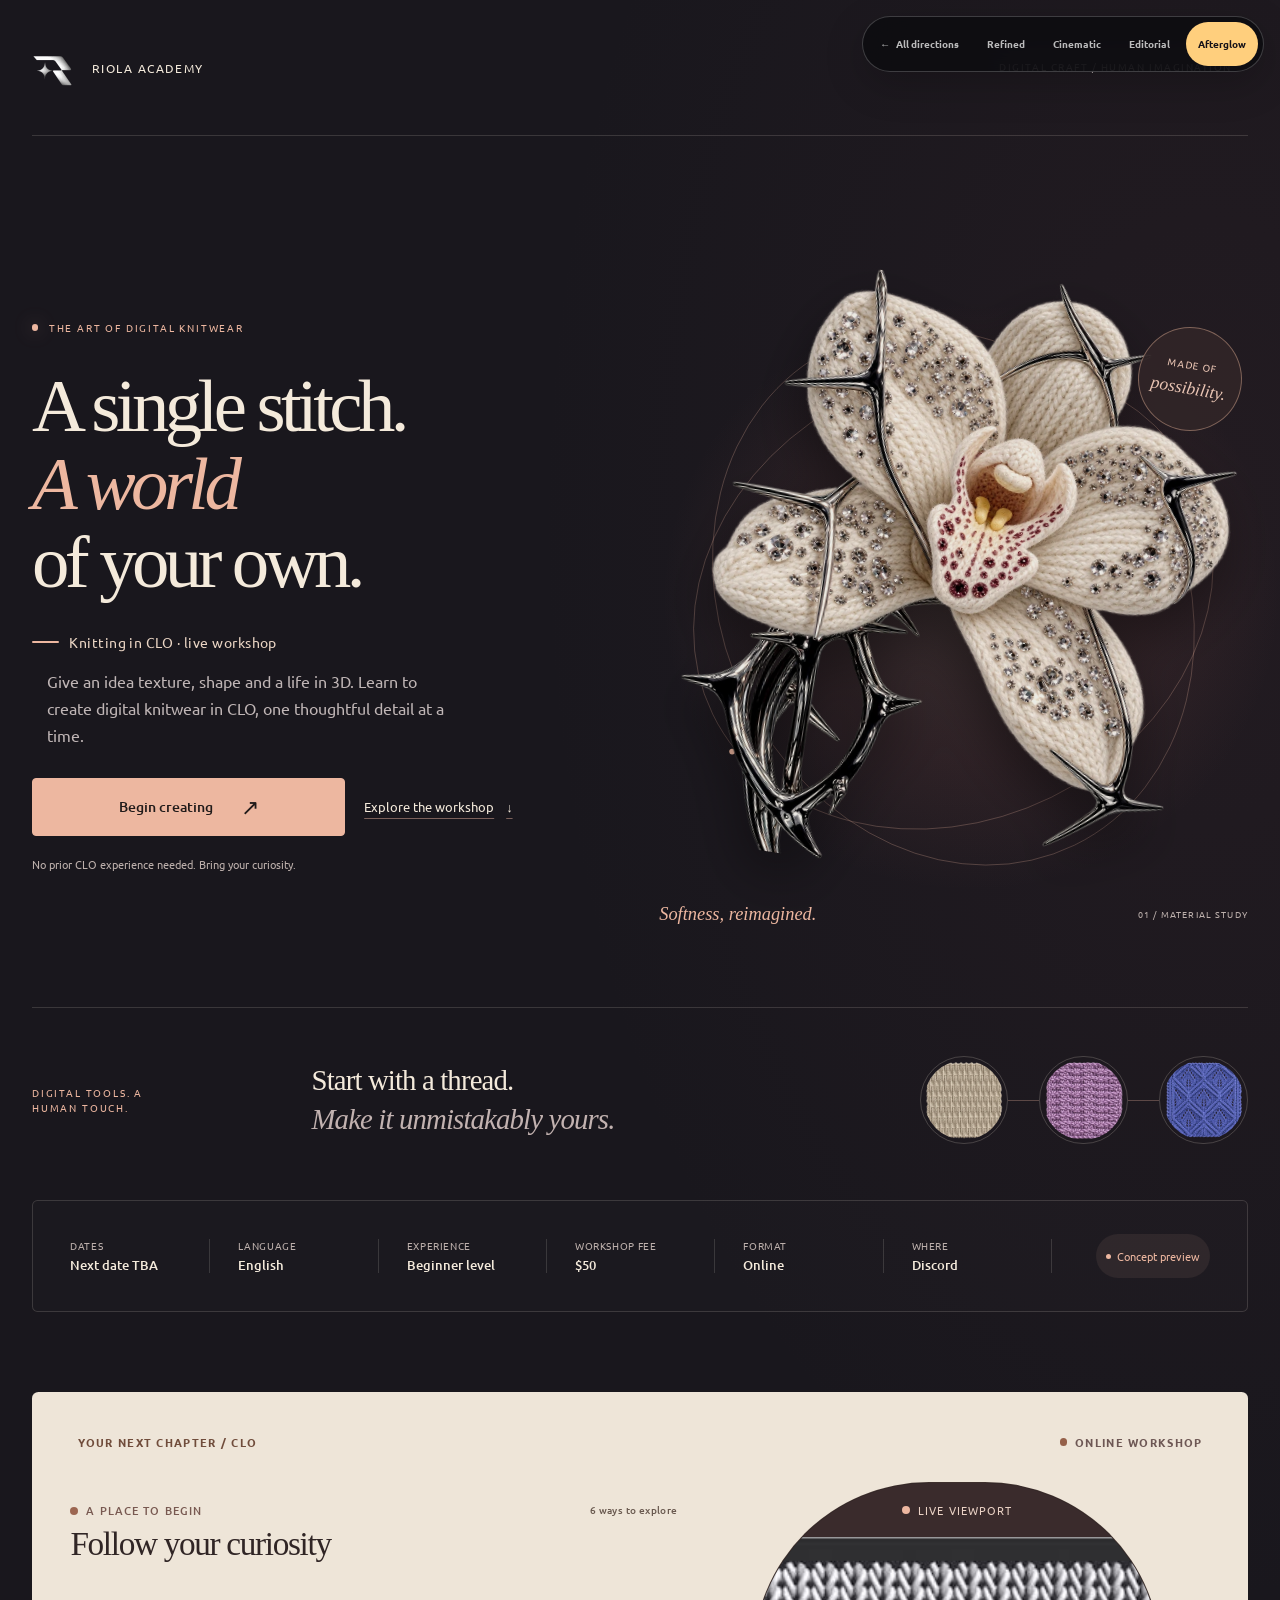
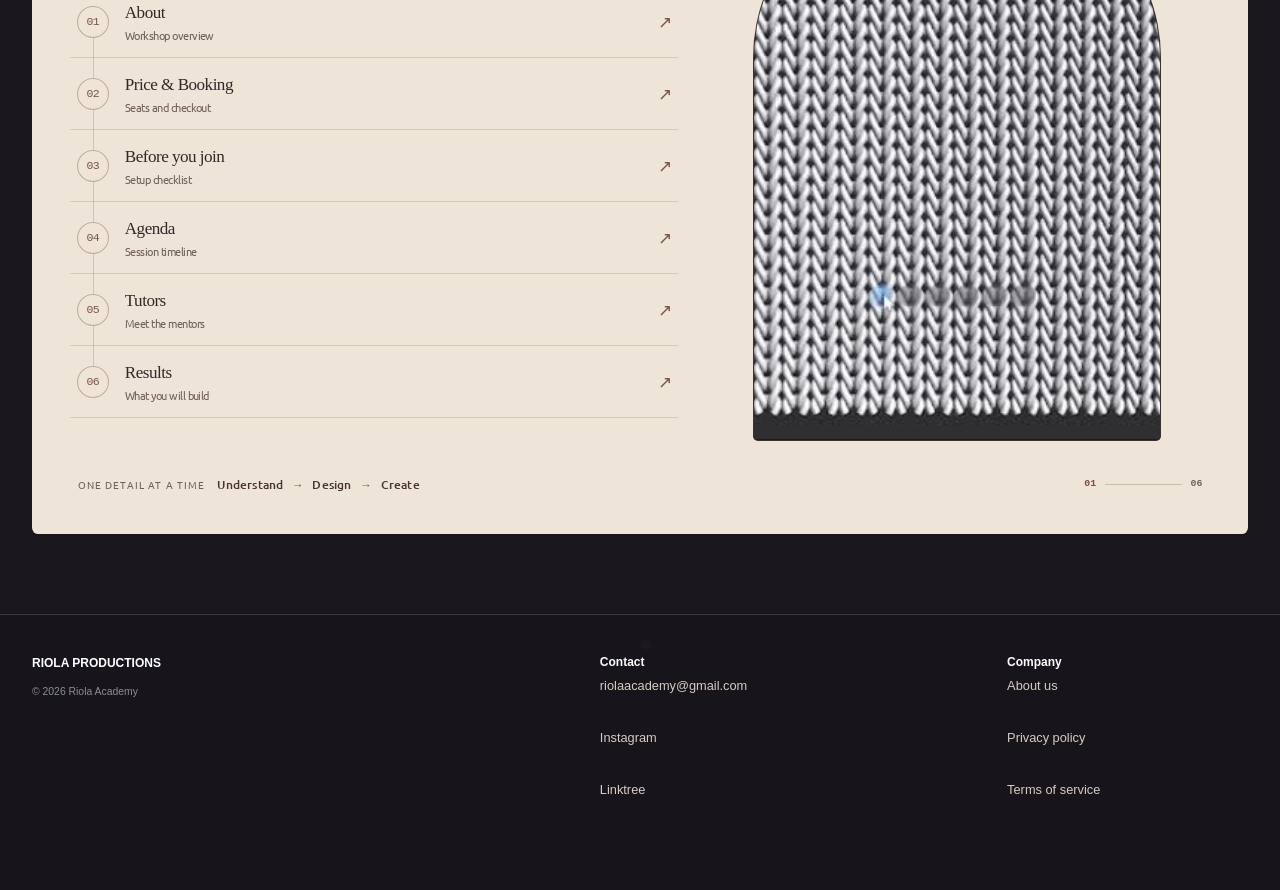
==== afterglow/index.html @ 58785ebb "Add Afterglow Studio and distinct workshop maps across four directions" ====
<!doctype html>
<html lang="en" class="assets-loading theme-afterglow" data-static-preview="true">
<head>
  <meta charset="utf-8">
  <meta name="viewport" content="width=device-width, initial-scale=1">
  <meta name="theme-color" content="#17151b">
  <meta name="description" content="A practical one-day workshop in digital knitwear design with CLO3D.">
  <title>Afterglow Studio — RIOLA Academy concept</title>
  <link rel="icon" href="../assets/riola-mark-192.webp" type="image/webp">
  <link rel="stylesheet" href="../assets/styles.css?v=20261012172255">
  <link rel="stylesheet" href="../assets/responsive-fixes.css?v=2">
  <link rel="stylesheet" href="../assets/theme-afterglow.css?v=1">
  <link rel="stylesheet" href="../assets/concept-switcher.css?v=2">
  <script src="../assets/app.js?v=202610131830" defer></script>
  <link rel="preload" href="../assets/fonts/Signika_Negative/SignikaNegative-VariableFont_wght.ttf" as="font" type="font/ttf" crossorigin>
  <link rel="preload" href="../assets/fonts/Waiting_for_the_Sunrise/WaitingfortheSunrise-Regular.ttf" as="font" type="font/ttf" crossorigin>
  <link rel="preload" href="../assets/fonts/Ubuntu/Ubuntu-Regular.ttf" as="font" type="font/ttf" crossorigin>
  <link rel="preload" href="../assets/fonts/Ubuntu/Ubuntu-Bold.ttf" as="font" type="font/ttf" crossorigin>
</head>
<body>
  <nav class="concept-switcher" aria-label="Design concepts">
    <a class="concept-home" href="../" aria-label="All design directions">All directions</a>
    <a href="../refined/">Refined</a>
    <a href="../cinematic/">Cinematic</a>
    <a href="../editorial/">Editorial</a>
    <a aria-current="page" href="../afterglow/">Afterglow</a>
  </nav>
  <main class="landing" id="landing">
    <a class="afterglow-skip" href="#workshop-map">Skip to workshop details</a>
    <header class="brand-header">
      <a class="brand" href="#top" aria-label="RIOLA Academy home">
        <img src="../assets/riola-mark-192.webp" alt="" decoding="async">
        <span>RIOLA ACADEMY</span>
      </a>
      <span class="afterglow-header-note">DIGITAL CRAFT / HUMAN IMAGINATION</span>
    </header>

    <section class="hero" id="top" aria-labelledby="hero-title">
      <div class="hero-copy">
        <p class="afterglow-eyebrow"><span aria-hidden="true"></span> The art of digital knitwear</p>
        <h1 id="hero-title">A single stitch.<br><em>A world</em><br>of your own.</h1>
        <div class="hero-subtitle"><i aria-hidden="true"></i><span>Knitting in CLO · live workshop</span></div>
        <p class="hero-description">Give an idea texture, shape and a life in 3D. Learn to create digital knitwear in CLO, one thoughtful detail at a time.</p>
        <div class="afterglow-actions">
          <button class="primary-button" type="button" data-open-booking><span>Begin creating</span><span aria-hidden="true">↗</span></button>
          <a class="afterglow-text-link" href="#workshop-map">Explore the workshop <span aria-hidden="true">↓</span></a>
        </div>
        <p class="hero-note">No prior CLO experience needed. Bring your curiosity.</p>
      </div>
      <figure class="hero-art">
        <div class="afterglow-halo" aria-hidden="true"></div>
        <svg class="afterglow-orbits" viewBox="0 0 620 660" fill="none" aria-hidden="true"><ellipse cx="310" cy="330" rx="244" ry="291" transform="rotate(-26 310 330)"/><ellipse cx="310" cy="330" rx="282" ry="235" transform="rotate(-26 310 330)"/><circle cx="531" cy="175" r="5"/><circle cx="77" cy="493" r="3"/></svg>
        <img class="hero-flower" src="../assets/white-flower-1000.webp" alt="Sculptural knitted orchid with cream petals, crystal details and a polished metal stem" fetchpriority="high" width="1000" height="1125" decoding="async">
        <figcaption><span>Softness, reimagined.</span><span>01 / MATERIAL STUDY</span></figcaption>
        <div class="afterglow-seal" aria-hidden="true"><span>Made of</span><em>possibility.</em></div>
      </figure>
    </section>

    <section class="afterglow-intro" aria-label="Workshop approach">
      <p class="afterglow-eyebrow">Digital tools. A human touch.</p>
      <p>Start with a thread.<br><em>Make it unmistakably yours.</em></p>
      <div class="afterglow-swatchline" aria-hidden="true"><img src="../assets/knit-beige-400.webp" alt="" loading="lazy" width="400" height="400"><span></span><img src="../assets/knit-pink-400.webp" alt="" loading="lazy" width="400" height="400"><span></span><img src="../assets/knit-indigo-400.webp" alt="" loading="lazy" width="400" height="400"></div>
    </section>

    <section class="facts" aria-label="Workshop details">
      <div><span>Dates</span><strong>Next date TBA</strong></div>
      <div><span>Language</span><strong>English</strong></div>
      <div><span>Experience</span><strong>Beginner level</strong></div>
      <div><span>Workshop fee</span><strong>$50</strong></div>
      <div><span>Format</span><strong>Online</strong></div>
      <div><span>Where</span><strong>Discord</strong></div>
      <div class="availability"><span></span>Concept preview</div>
    </section>

    <section class="desktop-gallery" id="workshop-map" aria-label="Workshop pages">
      <header class="workshop-stagebar">
        <span>YOUR NEXT CHAPTER / CLO</span>
        <div><i aria-hidden="true"></i> Online workshop</div>
      </header>
      <div class="module-nav">
        <header class="module-heading">
          <div>
            <p><span aria-hidden="true"></span> A place to begin</p>
            <h2>Follow your curiosity</h2>
          </div>
          <small>6 ways to explore</small>
        </header>
        <div class="folder-grid">
          <button class="folder folder--about" type="button" data-page="about" aria-label="Open About the Workshop">
            <span class="module-index">01</span><span class="module-copy"><strong>About</strong><small>Workshop overview</small></span><span class="module-arrow" aria-hidden="true">↗</span>
          </button>
          <button class="folder folder--price" type="button" data-page="price" aria-label="Open Price and Booking">
            <span class="module-index">02</span><span class="module-copy"><strong>Price &amp; Booking</strong><small>Seats and checkout</small></span><span class="module-arrow" aria-hidden="true">↗</span>
          </button>
          <button class="folder folder--before" type="button" data-page="before" aria-label="Open Before You Join">
            <span class="module-index">03</span><span class="module-copy"><strong>Before you join</strong><small>Setup checklist</small></span><span class="module-arrow" aria-hidden="true">↗</span>
          </button>
          <button class="folder folder--agenda" type="button" data-page="agenda" aria-label="Open Agenda">
            <span class="module-index">04</span><span class="module-copy"><strong>Agenda</strong><small>Session timeline</small></span><span class="module-arrow" aria-hidden="true">↗</span>
          </button>
          <button class="folder folder--tutors" type="button" data-page="tutors" aria-label="Open Tutors">
            <span class="module-index">05</span><span class="module-copy"><strong>Tutors</strong><small>Meet the mentors</small></span><span class="module-arrow" aria-hidden="true">↗</span>
          </button>
          <button class="folder folder--results" type="button" data-page="results" aria-label="Open Results">
            <span class="module-index">06</span><span class="module-copy"><strong>Results</strong><small>What you will build</small></span><span class="module-arrow" aria-hidden="true">↗</span>
          </button>
        </div>
      </div>
      <figure class="knit-preview">
        <figcaption><span><i aria-hidden="true"></i> Live viewport</span><strong>Real-time material workflow</strong></figcaption>
        <video muted loop playsinline preload="none" poster="../assets/clo-knit-poster.jpg" data-lazy-video aria-label="Close-up video of knitted fabric being worked in CLO">
          <source src="../assets/clo-knit-demo-mobile.mp4" type="video/mp4">
        </video>
      </figure>
      <footer class="workshop-stage-footer">
        <p><span>One detail at a time</span><strong>Understand <i aria-hidden="true">→</i> Design <i aria-hidden="true">→</i> Create</strong></p>
        <div class="stage-progress" aria-label="Six workshop checkpoints"><span>01</span><i aria-hidden="true"></i><span>06</span></div>
      </footer>
    </section>

    <footer class="site-footer">
      <div class="footer-brand"><strong>RIOLA PRODUCTIONS</strong><small>© 2026 Riola Academy</small></div>
      <div><strong>Contact</strong><a href="mailto:riolaacademy@gmail.com">riolaacademy@gmail.com</a><a href="#instagram">Instagram</a><a href="#linktree">Linktree</a></div>
      <div><strong>Company</strong><a href="#about" data-page="tutors">About us</a><a href="https://riola-academy.com/privacypolicy">Privacy policy</a><a href="https://riola-academy.com/termsofservice">Terms of service</a></div>
    </footer>
  </main>

  <div class="modal-blur-layer" id="modalBlurLayer" aria-hidden="true" hidden></div>

  <div class="modal-backdrop" id="pageBackdrop" hidden>
    <section class="page-window" role="dialog" aria-modal="true" aria-labelledby="pageWindowTitle">
      <header class="window-bar">
        <span class="live-pill"><img data-src="../assets/radio.svg" alt="">LIVE</span>
        <div class="window-identity"><small id="pageFolder">Chapter 01</small><h2 id="pageWindowTitle">About the Workshop</h2></div>
        <button class="close-button" type="button" data-close aria-label="Close page"></button>
      </header>
      <div class="page-body" id="pageBody"></div>
    </section>
  </div>

  <div class="modal-backdrop modal-backdrop--booking" id="bookingBackdrop" hidden>
    <section class="booking-window" role="dialog" aria-modal="true" aria-labelledby="bookingTitle">
      <header class="booking-bar">
        <div><small>Booking demo</small><h2 id="bookingTitle">Reserve a workshop place</h2></div>
        <button class="close-button" type="button" data-close aria-label="Close booking form"></button>
      </header>
      <form class="booking-form" id="bookingForm">
        <label>Full name<input name="full_name" type="text" placeholder="Enter full name" autocomplete="name" maxlength="50" required></label>
        <label>Email address<input name="email" type="email" placeholder="Enter email address" autocomplete="email" maxlength="50" required></label>
        <label for="referralSource" aria-hidden="true">How did you hear about the workshop?<input id="referralSource" name="referral_source" type="text" tabindex="-1" autocomplete="off"></label>
        <div class="submit-button-container">
          <button class="submit-button" type="submit">Register for the Workshop</button>
          <div class="form-message-container">
            <p class="form-message" id="formMessage" role="status" aria-live="polite"></p>
          </div>
          <div id="turnstileWidget" aria-live="polite" hidden></div>
        </div>
      </form>
      <div class="sweater-rack" aria-hidden="true"><img data-src="../assets/sweater-rack-720.webp" alt=""></div>
    </section>
  </div>

  <template id="page-about">
    <article class="content-page about-page">
      <section class="about-intro">
        <div class="page-heading">
          <p class="eyebrow">Live · practical · beginner friendly</p>
          <h3>Workshop in digital knitwear design</h3>
          <p>This workshop is a compact one-day introduction to knitted garment creation in CLO3D. It focuses on the knitting features available in CLO, including the newer tools and options introduced in recent updates, and shows students how they can be used creatively in digital fashion design.</p>
          <dl class="quick-facts"><div><dt>Format</dt><dd>Live online<br>Discord</dd></div><div><dt>Duration</dt><dd>1 day</dd></div><div><dt>Level</dt><dd>Beginner /<br>intermediate</dd></div></dl>
        </div>
        <div class="rack-photo"><img src="../assets/sweater-rack-720.webp" alt="Knitted garments on a clothing rack"></div>
      </section>
      <section class="about-cards">
        <article class="info-card process-card"><span class="icon-chip"><img src="../assets/pointer.svg" alt=""></span><h4>Watch, build, repeat</h4><p>During the workshop, participants create their own individual knitted piece, such as a sweater, dress, or another knit-based garment. They can either follow a concept and visual direction proposed by us or bring their own idea and references. We guide each participant individually throughout the process, helping them adapt the design, shape the silhouette, and refine the garment in CLO3D.</p><img class="red-flower red-flower--desktop" src="../assets/red-flower.png" alt=""></article>
        <article class="info-card learning-card"><span class="photo-label">Live demonstration</span><span class="icon-chip"><img src="../assets/brain.svg" alt=""></span><h4>What you will learn:</h4><div class="learning-grid"><div><strong>Understand</strong><p>Learn how knitted fabrics work, from yarn and gauge to stitches, structure and production.</p></div><div><strong>Design</strong><p>Create your own knit patterns and textures using CLO’s Knit Swatch Editor.</p></div><div><strong>Create</strong><p>Apply your knit design to a garment and develop a complete 3D knitted outfit.</p></div></div><img class="red-flower red-flower--mobile" src="../assets/red-flower.png" alt=""></article>
      </section>
    </article>
  </template>

  <template id="page-agenda">
    <article class="content-page agenda-page">
      <div class="page-heading heading-with-pill"><div><p class="eyebrow eyebrow--blue">A complete guided workflow</p><h3>Three focused chapters.</h3><p>Each part combines live demonstration, guided practice and time to ask questions.</p></div><span class="soft-pill"><img src="../assets/calendar.svg" alt="">1 day workshop</span></div>
      <section class="agenda-grid">
        <article class="agenda-card"><div class="process-photo"><img src="../assets/agenda-part1.png" alt="CLO garment workspace"><span>Part 1</span></div><p class="eyebrow eyebrow--blue">Part 1</p><h4>Understanding knitwear</h4><ol><li>How knitted fabric is constructed</li><li>Gauge, yarn thickness and stitch density</li><li>How knit structure affects stretch, thickness, drape …</li><li>What can be simulated in CLO and what belongs to the industrial production stage</li><li><b>Outcome:</b> Participants understand the logic behind knitted fabrics before designing their own.</li></ol><small>Demonstration · guided practice · questions</small></article>
        <article class="agenda-card"><div class="process-photo"><img src="../assets/knit-blue.png" alt="Blue knitted stitch structure"><span>Part 2</span></div><p class="eyebrow eyebrow--blue">Part 2</p><h4>Designing your knit</h4><ol><li>The main creative part of the workshop takes place in the Knit Swatch Editor.</li><li>Combining different stitch structures:<ul><li>Knit / Purl</li><li>Rib</li><li>Tuck</li><li>Transfer</li><li>Cable</li></ul></li><li><b>Outcome:</b> Everyone leaves Part 2 with their own designed knitted fabric rather than simply learning where different buttons are in CLO.</li></ol><small>Demonstration · guided practice · questions</small></article>
        <article class="agenda-card"><div class="process-photo"><img src="../assets/agenda-part3.png" alt="Digital fashion collection in CLO"><span>Part 3</span></div><p class="eyebrow eyebrow--blue">Part 3</p><h4>From knit swatch to 3D outfit</h4><ol><li>Preparing the garment and 2D patterns</li><li>Controlling scale and knit direction</li><li>Simulating the garment in 3D</li><li>Presenting the final 3D result</li></ol><small>Optional extension based on the cohort schedule.</small></article>
      </section>
    </article>
  </template>

  <template id="page-results">
    <article class="content-page results-page">
      <div class="page-heading"><p class="eyebrow">Every participant creates</p><h3>1 custom knit structure → 1 knitted fabric → 1 complete 3D knitted outfit</h3><p>The final session ends with a presentation/review of the different approaches developed during the workshop.</p></div>
      <section class="results-gallery"><figure class="result-outfit"><img src="../assets/results-outfit.png" alt="Front view of a finished digital outfit"><figcaption>Front view</figcaption></figure><div class="swatch-grid" aria-label="Knitted fabric outcomes"><figure class="swatch-tile"><img src="../assets/knit-blue.png" alt="Blue knitted swatch"></figure><figure class="swatch-tile"><img src="../assets/knit-grey.png" alt="Red knitted swatch"></figure><figure class="swatch-tile"><img src="../assets/knit-indigo.png" alt="Grey knitted swatch"></figure><figure class="swatch-tile"><img src="../assets/knit-red.png" alt="Beige knitted swatch"></figure><figure class="swatch-tile"><img src="../assets/knit-beige-800.webp" alt="Indigo knitted swatch"></figure><figure class="swatch-tile"><img src="../assets/knit-pink.png" alt="Pink knitted swatch"></figure></div></section>
    </article>
  </template>

  <template id="page-tutors">
    <article class="content-page tutors-page">
      <div class="page-heading heading-with-pill"><div><p class="eyebrow">Meet your tutors</p><h3>Learn live with room to ask.</h3><p>Two practitioners guide demonstrations, practice and feedback.</p></div><span class="soft-pill"><img src="../assets/messages.svg" alt="">Live teaching + feedback</span></div>
      <section class="tutor-grid">
        <article class="tutor-card"><img class="portrait" src="../assets/daria.png" alt="Daria Tryfonova"><div class="tutor-copy"><span class="verified"><img src="../assets/badge-check.svg" alt="">Verified</span><h4>Daria Tryfonova</h4><p class="role">3D Art Director | Unreal Engine Authorized Instructor (Epic Games Authorization) | CloCreator | Paralegal</p><p>Co-founder of RIOLA, a 3D studio with a creative portfolio spanning 150+ digital fashion looks and three CG films. Selected as one of 22 official CLOcreators worldwide, with work showcased at Unreal Fest Chicago and CLO events in Munich and London. Delivered workshops at NABA in Milan and the Polish-Japanese Academy of Information Technology, alongside live masterclasses and webinars connecting CLO workflows with Unreal Engine.</p><p>Professional experience includes in-game cinematic production at Midnight Works, CG fashion campaigns for ZHILYOVA, and art direction for confidential game projects. Builds complete production pipelines connecting artistic vision with technical execution, from modeling and texturing to asset integration, animation, simulation and cinematic delivery, working across Unreal Engine, CLO, Marvelous Designer, Maya, Blender, Houdini and Substance.</p><p>Achievements include second place in inZOI’s Elegant Awards competition. An academic background in new media arts (Masters) and law (Bachelor) brings an additional perspective on intellectual property, supported by research into the legal implications of AI in digital fashion.</p></div></article>
        <article class="tutor-card"><img class="portrait" src="../assets/olha.png" alt="Olha Kurochkina"><div class="tutor-copy"><span class="verified"><img src="../assets/badge-check.svg" alt="">Verified</span><h4>Olha Kurochkina</h4><p class="role">Digital Fashion &amp; Technical Artist | Unreal Engine Authorized Instructor | Official CLO Creator | International Speaker &amp; Educator</p><p>Co-founder of RIOLA, specializing in CLO, Unreal Engine, Blender and real-time 3D production, with a focus on cross-software pipelines for digital garments, MetaHuman workflows, Chaos Cloth and fashion for games.</p><p>Regularly teaches Unreal Engine, CLO, Blender and other 3D tools, combining practical production experience with technical education. Has taught and mentored 300+ students and workshop participants through ongoing classes, online programs, workshops and intensive training sessions.</p><p>International speaker at Unreal Fest 2026, with a hands-on session focused on building highly detailed fashion for games and transferring garments from CLO3D into Unreal Engine. Delivered workshops at NABA in Milan and the Polish-Japanese Academy of Information Technology, focusing on practical workflows that connect digital fashion design with real-time production. Selected as one of 22 official CLO Creators worldwide, with work featured at CLO and Unreal Engine events across Europe and the United States. Achievements also include second place in the inZOI competition.</p></div></article>
      </section>
    </article>
  </template>

  <template id="page-before">
    <article class="content-page before-page">
      <div class="page-heading heading-with-pill"><div><p class="eyebrow eyebrow--blue">Setup checklist</p><h3>Before You Join</h3><p>Complete these steps before the workshop so the live sessions can stay focused on your outfit.</p></div><span class="soft-pill"><img src="../assets/clock.svg" alt="">Allow 30–45 minutes</span></div>
      <section class="preparation-grid">
        <article class="checklist-card"><div class="checklist-title"><h4>Technical preparation</h4><span><b id="checkProgress">0</b> / 7 complete</span></div><ul class="checklist">
          <li><label><input type="checkbox"><span class="check-dot"><img src="../assets/check.svg" alt=""></span><span><b>Install CLO</b><small>Download and install CLO before the first live session.</small></span><em>Required</em></label></li>
          <li><label><input type="checkbox"><span class="check-dot"><img src="../assets/check.svg" alt=""></span><span><b>Activate a license or trial</b><small>Confirm your CLO license or active trial opens correctly.</small></span><em>Required</em></label></li>
          <li><label><input type="checkbox"><span class="check-dot"><img src="../assets/check.svg" alt=""></span><span><b>Check if you joined the Discord channel after the payment</b><small>It will be sent to your email after the payment.</small></span><em>Required</em></label></li>
          <li><label><input type="checkbox"><span class="check-dot"><img src="../assets/check.svg" alt=""></span><span><b>Check the software version</b><small>Use 2026.1.224 CLO version so workshop files match.</small></span><em>Verify</em></label></li>
          <li><label><input type="checkbox"><span class="check-dot"><img src="../assets/check.svg" alt=""></span><span><b>Confirm computer requirements</b><small>Compare your computer with CLO’s current published requirements.</small></span><em>Verify</em></label></li>
          <li><label><input type="checkbox"><span class="check-dot"><img src="../assets/check.svg" alt=""></span><span><b>Download starter files</b><small>Save the pattern pack, avatar and fabric references locally.</small></span><em>Provided</em></label></li>
          <li><label><input type="checkbox"><span class="check-dot"><img src="../assets/check.svg" alt=""></span><span><b>Prepare for live sessions</b><small>Use a stable connection, headphones and a second screen if available.</small></span><em>Recommended</em></label></li>
        </ul></article>
        <article class="starter-card"><img src="../assets/starter-folder.png" alt="Starter files folder illustration"><span class="starter-kind">Folder <span><img src="../assets/folder-down.svg" alt="">Included before class</span></span><h4>Starter file pack</h4><p>You’ll receive starter patterns, a base avatar, fabric references and a short setup guide. Download links are shared after booking.</p><a href="mailto:riolaacademy@gmail.com">Need setup help? Contact riolaacademy@gmail.com</a></article>
      </section>
    </article>
  </template>

  <template id="page-price">
    <article class="content-page price-page">
      <div class="page-heading heading-with-pill"><div><p class="eyebrow eyebrow--blue">Reserve your workshop place</p><h3>Your first outfit starts here.</h3><p>Review the confirmed format and open the booking demo to see the next step.</p></div><span class="soft-pill"><img src="../assets/users.svg" alt="">Limited live cohort</span></div>
      <section class="price-layout">
        <article class="price-card"><p class="eyebrow eyebrow--blue">Workshop fee</p><strong class="price-amount">$50</strong><dl><div><dt>Dates</dt><dd>To be announced</dd></div><div><dt>Session hours</dt><dd>4 hours</dd></div><div><dt>Time zone</dt><dd>To be confirmed</dd></div></dl><button class="primary-button" type="button" data-open-booking><span>Book your demo</span><picture><source media="(max-width: 760px)" srcset="../assets/arrow-right-mobile.svg"><img src="../assets/arrow-right-alt.svg" alt=""></picture></button><small>Your place is confirmed after payment and a confirmation email.</small></article>
        <div class="price-details"><article class="inclusions-card"><h4>Confirmed inclusions</h4><ul><li><span>✓</span><div><b>1 live core workshop day</b><small>Step-by-step demonstrations and guided practice.</small></div></li><li><span>✓</span><div><b>Portfolio-ready outfit</b></div></li><li><span>✓</span><div><b>Starter files</b><small>Patterns, avatar and fabric references.</small></div></li><li><span>✓</span><div><b>Presentation feedback</b><small>Live review of your completed outfit.</small></div></li></ul></article><article class="terms-card"><h4>Booking terms</h4><ol><li><b>01 - Contact us</b><p>Contact RIOLA Production at <a href="mailto:riolaacademy@gmail.com">riolaacademy@gmail.com</a> to check availability for the workshop.</p></li><li><b>02 - Pay via Bank Transfer</b><p>Once your booking is confirmed, you’ll receive the bank account details for a transfer in <b>USD</b> or <b>EUR</b>.</p><p>After completing the transfer, please send your payment receipt along with your Discord username so we can verify your payment and grant you access.</p></li><li><b>03 - Get Discord access</b><p>Once the payment is confirmed, you’ll receive an invitation to the private Discord workshop channel.</p></li></ol><p class="terms-note">Please include your exact Discord username (not your display name) when sending your payment receipt.</p></article></div>
      </section>
    </article>
  </template>

</body>
</html>
---- assets/styles.css ----
@font-face {
  font-family: 'Signika Negative';
  src: url('./fonts/Signika_Negative/SignikaNegative-VariableFont_wght.ttf') format('truetype');
  font-style: normal;
  font-weight: 300 700;
  font-display: swap;
}

@font-face {
  font-family: 'Waiting for the Sunrise';
  src: url('./fonts/Waiting_for_the_Sunrise/WaitingfortheSunrise-Regular.ttf') format('truetype');
  font-style: normal;
  font-weight: 400;
  font-display: swap;
}

@font-face {
  font-family: 'Ubuntu';
  src: url('./fonts/Ubuntu/Ubuntu-Regular.ttf') format('truetype');
  font-style: normal;
  font-weight: 400;
  font-display: swap;
}

@font-face {
  font-family: 'Ubuntu';
  src: url('./fonts/Ubuntu/Ubuntu-Medium.ttf') format('truetype');
  font-style: normal;
  font-weight: 500;
  font-display: swap;
}

@font-face {
  font-family: 'Ubuntu';
  src: url('./fonts/Ubuntu/Ubuntu-Bold.ttf') format('truetype');
  font-style: normal;
  font-weight: 700;
  font-display: swap;
}

@font-face {
  font-family: 'Amarna';
  src: url('./fonts/Amarna/Amarna-VariableFont_wght.ttf') format('truetype');
  font-style: normal;
  font-weight: 100 900;
  font-display: swap;
}

@font-face { font-family: 'Poppins'; src: url('./fonts/Poppins/Poppins-Regular.ttf') format('truetype'); font-style: normal; font-weight: 400; font-display: swap; }

@keyframes fade-in {
  0% {
    opacity: 0;
  }

  100% {
    opacity: 1;
  }
}

:root {
  color-scheme: light;
  --ink: #20232d;
  --muted: #737987;
  --blue: #334fcc;
  --wine: #7a2138;
  --green: #2dbd8a;
  --line: rgba(60, 60, 67, .14);
  --glass: rgba(255, 255, 255, .72);
  font-family: Ubuntu, Inter, Arial, sans-serif;
  color: var(--ink);
  background: #fff;
  font-synthesis: none;
  text-rendering: optimizeLegibility;
}

* { box-sizing: border-box; }
html { min-width: 320px; scroll-behavior: smooth; scrollbar-gutter: stable; }
html.modal-open { overflow: hidden; }
html.assets-loading body { overflow: hidden; visibility: hidden; }
html.assets-ready body { animation: assets-ready .18s ease-out both; }
@keyframes assets-ready { from { opacity: 0; } to { opacity: 1; } }
body { margin: 0; min-width: 320px; background: #fff; overflow-x: hidden; }
button, input { font: inherit; }
:where(button, summary, label, [role="button"], [data-page], [data-open-booking], [data-close], [onclick], img, video, figure) { -webkit-tap-highlight-color: transparent; -webkit-touch-callout: none; touch-action: manipulation; }
button { color: inherit; user-select: none; }
img { display: block; max-width: 100%; user-select: none; }
a { color: inherit; }
[hidden] { display: none !important; }

.landing {
  position: relative;
  isolation: isolate;
  min-height: 100vh;
  overflow: clip;
  display: flex;
  flex-direction: column;
  background: #fff;
}
.landing > :not(.site-footer) { transition: filter 250ms ease; }
.ambient { position: absolute; z-index: -2; pointer-events: none; width: 862px; height: 740px; border-radius: 50%; filter: blur(34px); opacity: .65; }
.ambient--blue { left: -660px; top: -140px; background: radial-gradient(ellipse at 50% 50%, rgba(184,199,255,.34), rgba(251,255,206,.16) 44%, transparent 70%); }
.ambient--warm { right: -550px; top: -350px; background: radial-gradient(ellipse at 50% 50%, rgba(255,233,208,.25), transparent 70%); }
.knit-background { position: absolute; z-index: -1; pointer-events: none; left: -190px; bottom: -96px; width: min(790px, 58vw); height: 560px; object-fit: cover; object-position: center; transform: rotate(-7deg); opacity: .88; mask-image: linear-gradient(125deg, #000 0%, #000 52%, transparent 83%); }

.brand-header { flex: 0 0 auto; height: 82px; display: flex; align-items: center; justify-content: center; position: relative; z-index: 1; }
.brand { display: flex; align-items: center; gap: 10px; text-decoration: none; color: #9598a4; font: 400 13px/1 Inter, sans-serif; letter-spacing: .02em; }
.brand img { width: 48px; height: 48px; object-fit: contain; }

.hero { position: relative; width: min(1200px, calc(100% - 64px)); min-height: 418px; margin: 0 auto; display: grid; grid-template-columns: minmax(420px, .98fr) minmax(390px, 1.02fr); align-items: center; }
.hero-copy { position: relative; z-index: 2; padding: 0 0 18px 22px; }
.hero h1 { display: flex; flex-direction: column; margin: 0 0 24px; font-family: 'Signika Negative', Ubuntu, sans-serif; font-weight: 500; font-size: clamp(92px, 13.1vw, 188px); line-height: .72; letter-spacing: -.105em; color: #211c18; }
.hero h1 > span { white-space: nowrap; }
.hero h1 > span {
  display: inline-block;
  flex: 0 0 auto;
  padding-right: 20px;
  align-self: flex-start;
  width: max-content;
  max-width: none;
  color: transparent;
  background: linear-gradient(90deg, #181209 0%, #97948f 100%);
  -webkit-background-clip: text;
  background-clip: text;
  -webkit-text-fill-color: transparent;
}
.hero h1 .accent {
  color: var(--wine);
  -webkit-text-fill-color: var(--wine);
}
.hero-subtitle { display: flex; align-items: center; gap: 10px; margin: 18px 0 23px; color: #7d321f; font: 400 clamp(20px, 2.6vw, 33px)/1.05 'Waiting for the Sunrise', cursive; letter-spacing: -.03em; text-transform: uppercase; white-space: nowrap; }
.hero-subtitle i { display: block; width: 24px; height: 2px; border-radius: 9px; background: #6a1c1c; flex: 0 0 auto; }
.hero-description { max-width: 520px; margin: 0; color: #5f6675; font: 400 15px/1.5 Amarna, Ubuntu, sans-serif; letter-spacing: -.025em; }
.hero-note { margin: 10px 0 21px; color: #858a95; font: 400 11px/1.4 Amarna, Inter, sans-serif; }
.primary-button { display: inline-flex; align-items: center; justify-content: center; gap: 12px; min-height: 52px; padding: 0 22px; border: 1px solid rgba(255,255,255,.58); border-radius: 999px; color: #fff; background: linear-gradient(105deg, #d9304a, #6a1c2d); box-shadow: 0 9px 18px rgba(56, 28, 28, .2), inset 0 1px 2px rgba(0,0,0,.08); cursor: pointer; transition: transform .18s ease, box-shadow .18s ease; }
.primary-button span { font: 400 15px/1 Ubuntu Mono, monospace; text-transform: uppercase; letter-spacing: -.035em; }
.primary-button picture { width: 16px; height: 16px; display: grid; place-items: center; flex: 0 0 16px; }
.primary-button:hover { transform: translateY(-2px); box-shadow: 0 13px 24px rgba(56, 28, 28, .24), inset 0 1px 2px rgba(0,0,0,.08); }
.primary-button:focus-visible, .folder:focus-visible, .close-button:focus-visible, .submit-button:focus-visible { outline: 3px solid #6698ff; outline-offset: 3px; }
.hero-art { height: 420px; position: relative; z-index: 1; align-self: stretch; }
.hero-flower { position: absolute; inset: 3px -25px 0 -8px; width: calc(100% + 40px); height: 100%; object-fit: contain; object-position: bottom; }
.workshop-pill { position: absolute; z-index: 2; left: 17%; bottom: 16px; display: inline-flex; align-items: center; gap: 7px; padding: 8px 13px; border: 1px solid rgba(255,255,255,.84); border-radius: 999px; background: rgba(240,240,240,.72); box-shadow: 0 1px 12px 2px rgba(0,0,0,.16); font: 500 10px/1 Inter, sans-serif; white-space: nowrap; }
.workshop-pill picture { width: 14px; height: 14px; display: grid; place-items: center; }

.facts { position: relative; z-index: 2; width: min(1320px, calc(100% - 64px)); min-height: 96px; margin: 6px auto 0; padding: 18px 27px; display: grid; grid-template-columns: repeat(6, minmax(0, 1fr)) auto; align-items: center; gap: 0; border: 1px solid rgba(255,255,255,.86); border-radius: 26px; background: rgba(255,255,255,.76); box-shadow: 0 6px 30px rgba(64, 72, 88, .13); backdrop-filter: blur(18px); }
.facts > div:not(.availability) { padding: 0 20px; border-right: 1px solid rgba(91, 99, 115, .14); }
.facts > div:first-child { padding-left: 12px; }
.facts span { display: block; color: #8a8e98; font: 400 8px/1.3 Ubuntu; letter-spacing: .06em; text-transform: uppercase; }
.facts strong { display: block; margin-top: 4px; color: #363b47; font: 500 11px/1.3 Ubuntu; white-space: nowrap; }
.facts .availability { display: flex; align-items: center; gap: 6px; margin-left: 16px; padding: 14px 10px; border-radius: 999px; color: #168d67; background: rgba(222, 247, 238, .85); font: 500 9px/1 Inter, sans-serif; white-space: nowrap; }
.facts .availability span { width: 5px; height: 5px; display: block; border-radius: 50%; background: #32b487; }

.desktop-gallery { width: min(1160px, calc(100% - 64px)); margin: 26px auto 38px; min-height: 286px; display: grid; grid-template-columns: minmax(570px, 1.35fr) minmax(265px, .8fr); align-items: center; gap: 42px; position: relative; z-index: 1; }
.folder-grid { display: grid; grid-template-columns: repeat(4, minmax(100px, 1fr)); grid-auto-rows: 138px; align-items: center; justify-items: center; }
.folder { user-select: none; -webkit-user-select: none; -webkit-tap-highlight-color: transparent; -webkit-touch-callout: none; touch-action: manipulation; width: 116px; max-width: 100%; display: flex; flex-direction: column; align-items: center; gap: 5px; padding: 0; border: 0; background: transparent; cursor: pointer; color: #16171b; font: 400 13px/1.15 Poppins, Inter, sans-serif; letter-spacing: -.04em; text-align: center; transition: transform .16s ease; }
.folder img { user-select: none; width: 100%; aspect-ratio: 116 / 98; object-fit: contain; filter: drop-shadow(0 2px 2px rgba(0,0,0,.08)); }
.folder span { user-select: none; display: inline-block; max-width: 130px; padding: 2px 5px; border-radius: 5px; background: rgba(255,255,255,.72); backdrop-filter: blur(5px); }
.folder:hover { transform: translateY(-5px) scale(1.03); }
.folder--tutors { grid-column: 2; grid-row: 2; }
.folder--results { grid-column: 3; grid-row: 2; }
.knit-preview { --knit-preview-radius: 32px; justify-self: center; width: min(350px, 100%); aspect-ratio: 408 / 339; margin: 0; overflow: hidden; border-radius: var(--knit-preview-radius); }
.knit-preview video { display: block; width: 100%; height: 100%; border-radius: var(--knit-preview-radius); clip-path: inset(0 round var(--knit-preview-radius)); object-fit: cover; }

.site-footer { min-height: 142px; margin-top: auto; padding: 25px max(28px, calc((100% - 680px) / 2)); display: grid; grid-template-columns: 1.25fr .75fr .75fr; gap: 48px; color: #fff; background: #030303; position: relative; z-index: 2; font-family: Inter, sans-serif; }
.site-footer > div { display: flex; flex-direction: column; align-items: flex-start; gap: 8px; transition: filter 250ms ease; }
.site-footer strong { font-size: 10px; line-height: 1.2; font-weight: 600; }
.site-footer a { color: #e2e3e7; text-decoration: none; font-size: 9px; }
.site-footer a:hover { color: #65bbff; }
.site-footer .footer-brand strong { font-size: 13px; }
.site-footer small { margin-top: 7px; color: #8e8e92; font-size: 8px; }
.site-footer .footer-brand { padding-top: 1px; }
.site-footer .footer-brand::after { content: ''; position: absolute; left: 50%; top: 25px; width: 12px; height: 10px; border-radius: 50%; background: #fff; opacity: .02; }

/* Floating workshop windows */
.modal-blur-layer { position: fixed; z-index: 19; inset: 0; pointer-events: none; opacity: 0; transition: opacity 250ms ease; }
.modal-blur-layer.is-visible { opacity: 1; }
/* Filter the page content itself so modal scrolling and the Turnstile iframe stay outside the backdrop compositor path. */
html.booking-blur-active .landing,
html.page-blur-active .landing { filter: none; }
html.booking-blur-active .landing > :not(.site-footer),
html.page-blur-active .landing > :not(.site-footer) { filter: blur(10.5px) saturate(.78); }
html.booking-blur-active .site-footer,
html.page-blur-active .site-footer { position: relative; isolation: isolate; }
.site-footer::before { content: ''; position: absolute; z-index: -1; inset: -8px 0 auto;  height: 28px; background: #030303; box-shadow: #000 0 -5px 10px 10px; pointer-events: none; transform: translateY(30px); transition: transform .3s ease; }
html.booking-blur-active .site-footer::before,
html.page-blur-active .site-footer::before {
  transform: translateY(13px)
}
html.booking-blur-active .site-footer > div,
html.page-blur-active .site-footer > div { position: relative; z-index: 1; filter: blur(10.5px) saturate(.78); }
.modal-backdrop { position: fixed; z-index: 20; inset: 0; display: grid; place-items: center; padding: 18px; background: rgba(18, 20, 24, .28); opacity: 0; pointer-events: none; transition: opacity 250ms ease; }
.modal-backdrop.is-visible { opacity: 1; pointer-events: auto; }
.modal-backdrop > .page-window, .modal-backdrop > .booking-window { opacity: 0; transform: scale(.985); will-change: opacity, transform; transition: opacity 250ms ease, transform 250ms ease; }
.modal-backdrop.is-visible > .page-window, .modal-backdrop.is-visible > .booking-window { opacity: 1; transform: scale(1); }
.page-window, .booking-window { position: relative; overflow: hidden; border: 1px solid rgba(255,255,255,.92); border-radius: 32px; background: rgba(255,255,255,.92); box-shadow: 0 12px 56px rgba(0,0,0,.26), inset 0 40px 10px -40px rgba(40,40,40,.35), inset 0 -40px 10px -40px rgba(40,40,40,.25); }
.page-window { display: flex; flex-direction: column; width: min(1440px, calc(100vw - 36px)); max-height: calc(100dvh - 36px); min-height: min(560px, calc(100dvh - 36px)); overflow-x: hidden;}
.window-bar { position: relative; flex: 0 0 78px; display: grid; grid-template-columns: 1fr 2fr 1fr; align-items: center; padding: 0 26px; border-bottom: 1px solid rgba(255,255,255,.48); }
.live-pill { user-select: none; justify-self: start; display: inline-flex; align-items: center; gap: 7px; padding: 8px 12px; border-radius: 999px; color: #fff; background: #050505; font: 700 10px/1 Inter, sans-serif; letter-spacing: .07em; }
.live-pill img { width: auto; height: auto; max-width: none; user-select: none; }
.window-identity { text-align: center; }
.window-identity small { display: block; margin-bottom: 3px; color: rgba(60,60,67,.58); font: 500 8px/1 Inter, sans-serif; letter-spacing: .12em; text-transform: uppercase; }
.window-identity h2 { margin: 0; color: #111; font: 700 19px/1.1 Ubuntu, sans-serif; }
.close-button { user-select: none; -webkit-user-select: none; -webkit-tap-highlight-color: transparent; -webkit-touch-callout: none; touch-action: manipulation; aspect-ratio: 1; justify-self: end; width: 30px; height: 30px; padding: 0; border: 1px solid #e52a43; border-radius: 50%; background: linear-gradient(#e52a43, #891828); box-shadow: inset 0 1px 1px rgba(255,255,255,.35); cursor: pointer; }
.page-body { flex: 1 1 auto; overflow-y: auto; overflow-x: hidden; overflow-anchor: none; overscroll-behavior: contain; scrollbar-color: rgba(80,80,80,.24) transparent; scrollbar-width: thin; }
.content-page { width: 100%; max-width: 1360px; min-height: 100%; margin: 0 auto; padding: 30px 38px 34px; display: flex; flex-direction: column; gap: 24px; }
.content-page p { margin-top: 0; }
.page-heading { position: relative; z-index: 1; }
.page-heading > p:last-child { margin-bottom: 0; color: #69707d; font: 400 15px/1.5 Ubuntu, sans-serif; }
.page-heading h3 { max-width: 980px; margin: 7px 0 6px; color: #15171c; font: 700 clamp(25px, 3.2vw, 38px)/1.08 Ubuntu, sans-serif; letter-spacing: -.03em; }
.eyebrow { margin: 0; color: rgba(60,60,67,.64); font: 500 10px/1.3 Ubuntu, sans-serif; letter-spacing: .1em; text-transform: uppercase; }
.eyebrow--blue { color: var(--blue); }
.heading-with-pill { display: flex; align-items: end; justify-content: space-between; gap: 24px; }
.soft-pill { flex: 0 0 auto; display: inline-flex; align-items: center; gap: 8px; padding: 9px 13px; border: 1px solid rgba(255,255,255,.84); border-radius: 999px; color: #222631; background: rgba(255,255,255,.78); font: 500 11px/1 Ubuntu, sans-serif; white-space: nowrap; }
.soft-pill img { width: auto; height: auto; max-width: none; }
.info-card, .agenda-card, .tutor-card, .checklist-card, .starter-card, .price-card, .inclusions-card, .terms-card { border: 1px solid rgba(229,229,234,.94); border-radius: 18px; background: rgba(255,255,255,.97); box-shadow: 0 7px 16px rgba(27,33,43,.045); }
.icon-chip { display: grid; place-items: center; width: 29px; height: 29px; border-radius: 9px; background: #f0f0f2; }
.icon-chip img { width: auto; height: auto; max-width: none; }

/* About */
.about-intro { display: grid; grid-template-columns: minmax(300px, .78fr) minmax(420px, 1.22fr); gap: 34px; align-items: center; min-height: 248px; }
.about-intro .page-heading h3 { max-width: 500px; }
.about-intro .page-heading > p:not(.eyebrow) { max-width: 520px; color: #3c3c43; }
.quick-facts { display: grid; grid-template-columns: repeat(3, 1fr); gap: 15px; margin: 23px 0 0; }
.quick-facts dt, .price-card dt { color: #81858f; font: 500 13px/1.4 Ubuntu, sans-serif; letter-spacing: .08em; text-transform: uppercase; }
.quick-facts dd, .price-card dd { margin: 3px 0 0; color: #17191f; font: 500 14px/1.25 Ubuntu, sans-serif; }
.rack-photo { position: relative; min-height: 235px; align-self: stretch; display: flex; align-items: center; }
.rack-photo > img { width: 100%; height: 250px; object-fit: cover; object-position: center 50%; border-radius: 12px; }
.photo-label { position: absolute; left: 40%; top: -40px; padding: 7px 11px; border: 1px solid rgba(255,255,255,.86); border-radius: 999px; background: rgba(255,255,255,.82); font-size: 11px; }
.about-cards { display: grid; grid-template-columns: 1fr 1fr; gap: 20px; }
.info-card { position: relative; padding: 24px; }
.info-card h4, .agenda-card h4, .tutor-card h4, .checklist-card h4, .starter-card h4, .inclusions-card h4, .terms-card h4 { margin: 12px 0 7px; color: #101216; font: 700 17px/1.2 Ubuntu, sans-serif; }
.info-card p { margin: 0; color: #747983; font: 400 13px/1.55 Ubuntu, sans-serif; }
.learning-card { padding-left: 24px; }
.learning-grid { display: grid; grid-template-columns: 1fr 1fr; gap: 10px; position: relative; z-index: 1; padding-left: 0; }
.learning-grid > div { min-height: 77px; padding: 12px; border-radius: 12px; background: #f0f0f2; }
.learning-grid strong { font: 700 11px/1 Ubuntu, sans-serif; text-transform: uppercase; }
.learning-grid p { margin-top: 7px; font: 400 11px/1.35 Ubuntu, sans-serif; color: #20232d; }
.learning-grid > div:first-child { grid-row: span 2; align-self: end; }
.red-flower { position: absolute; right: -5px; bottom: -28px; width: 155px; height: 270px; object-fit: contain; object-position: bottom right; pointer-events: none; }

/* Agenda */
.agenda-page { position: relative; }
.agenda-grid { display: grid; grid-template-columns: repeat(3, minmax(0, 1fr)); gap: 16px; align-items: stretch; }
.agenda-card { position: relative; overflow: hidden; min-width: 0; padding: 12px; display: flex; flex-direction: column; }
.agenda-card:first-child::after { content: ''; position: absolute; z-index: 0; right: -42px; bottom: 18px; width: 130px; height: 230px; background: url('./blue-flower-480.webp') center / contain no-repeat; pointer-events: none; }
.process-photo { height: 144px; overflow: hidden; position: relative; border: 1px solid rgba(255,255,255,.84); border-radius: 16px; background: #eceef4; }
.process-photo img { width: 100%; height: 100%; object-fit: cover; }
.process-photo span { position: absolute; left: 11px; bottom: 10px; padding: 7px 10px; border: 1px solid rgba(255,255,255,.85); border-radius: 99px; background: rgba(255,255,255,.84); font-size: 10px; }
.agenda-card > .eyebrow { margin: 12px 0 0; }
.agenda-card h4 { margin: 4px 0 10px; font-size: 15px; text-transform: uppercase; }
.agenda-card ol { list-style: none; counter-reset: agenda; margin: 0; padding: 0; display: grid; gap: 8px; position: relative; z-index: 1; }
.agenda-card ol > li { counter-increment: agenda; position: relative; padding: 9px 15px 9px 31px; border-radius: 12px; background: #f0f1f5; color: #20232d; font: 500 11px/1.38 Ubuntu, sans-serif; }
.agenda-card ol > li::before { content: counter(agenda); position: absolute; left: 11px; top: 9px; color: var(--blue); font-size: 10px; }
.agenda-card ol ul { margin: 6px 0 0; padding-left: 15px; columns: 2; }
.agenda-card ol ul li { padding: 1px 0; }
.agenda-card > small { margin-top: auto; padding-top: 24px; color: #777d88; font: 400 10px/1.4 Ubuntu, sans-serif; }

/* Results */
.results-page > .page-heading { min-height: 134px; margin-left: 15px; }
.results-page > .page-heading h3 { max-width: 961px; margin: 8px 0; }
.results-gallery { display: grid; width: calc(100% - 9px); margin: 0 4.5px; grid-template-columns: minmax(0, 544fr) minmax(0, 714fr); gap: 14px; align-items: start; min-height: 470px; }
.result-outfit { position: relative; width: 100%; height: auto; aspect-ratio: 1; margin: 0; overflow: hidden; border: 1px solid rgba(255,255,255,.86); border-radius: 18px; background: #eaf0f2; }
.result-outfit img { width: 100%; height: 100%; object-fit: cover; object-position: center 54%; }
.result-outfit figcaption { position: absolute; left: 12px; bottom: 12px; padding: 7px 10px; border-radius: 999px; background: rgba(255,255,255,.8); font-size: 10px; }
.swatch-grid { display: grid; width: calc(100% - 20px); aspect-ratio: 694 / 458; margin-left: 10px; grid-template-columns: repeat(3, minmax(0, 1fr)); grid-template-rows: repeat(2, minmax(0, 1fr)); gap: 14px; align-content: start; }
.swatch-tile { min-width: 0; width: 100%; height: 100%; aspect-ratio: 1; margin: 0; overflow: hidden; border-radius: 6px; }
.swatch-tile img { display: block; width: 100%; height: 100%; object-fit: cover; }

/* Tutors */
.tutor-grid { display: grid; grid-template-columns: repeat(2, minmax(0, 1fr)); gap: 18px; align-items: stretch; }
.tutor-card { min-width: 0; padding: 16px; display: grid; grid-template-columns: minmax(105px, 145px) 1fr; align-items: start; gap: 14px; }
.portrait { width: 100%; height: 182px; object-fit: cover; object-position: center top; border-radius: 14px; background: #e9e9eb; }
.tutor-copy { min-width: 0; }
.verified { display: inline-flex; align-items: center; gap: 5px; margin: 0 0 8px; padding: 6px 9px; border-radius: 999px; background: #f0f0f2; color: #20232d; font: 700 9px/1 Inter, sans-serif; text-transform: uppercase; }
.verified img { width: auto; height: auto; max-width: none; }
.tutor-card h4 { margin: 0 0 3px; font-size: 15px; }
.tutor-card p { margin: 0 0 11px; color: #252831; font: 400 10.3px/1.42 Ubuntu, sans-serif; }
.tutor-card .role { font-weight: 500; line-height: 1.28; }

/* Checklist */
.preparation-grid { display: grid; grid-template-columns: minmax(0, 1.22fr) minmax(270px, .82fr); gap: 18px; align-items: stretch; }
.checklist-card { position: relative; overflow: hidden; padding: 24px 25px; }
.checklist-card::after { content: ''; position: absolute; z-index: 0; right: -108px; top: 7px; width: 230px; height: 380px; background: url('./green-flower-480.webp') center / contain no-repeat; pointer-events: none; opacity: .94; }
.checklist-title { position: relative; z-index: 1; display: flex; justify-content: space-between; align-items: center; gap: 12px; }
.checklist-card h4 { margin: 0; font-size: 15px; }
.checklist-title > span { color: #23bd72; font: 500 10px/1 Ubuntu, sans-serif; white-space: nowrap; }
.checklist { position: relative; z-index: 1; list-style: none; display: grid; gap: 0; margin: 12px 0 0; padding: 0; }
.checklist li { border-bottom: 1px solid rgba(60,60,67,.045); }
.checklist li:last-child { border-bottom: 0; }
.checklist label { display: grid; grid-template-columns: 23px minmax(0, 1fr) auto; align-items: center; gap: 11px; padding: 8px 0; cursor: pointer; }
.checklist input { position: absolute; width: 1px; height: 1px; clip-path: inset(50%); overflow: hidden; }
.check-dot { display: grid; place-items: center; width: 20px; height: 20px; border-radius: 50%; background: #dcf3ec; transition: background .15s ease; }
.check-dot img { width: auto; height: auto; max-width: none; opacity: .78; }
.checklist input:checked + .check-dot { background: #40c995; }
.checklist input:checked + .check-dot img { filter: brightness(0) invert(1); opacity: 1; }
.checklist label:focus-within .check-dot { outline: 2px solid #6698ff; outline-offset: 2px; }
.checklist label > span:nth-of-type(2) { display: flex; flex-direction: column; gap: 3px; }
.checklist b { color: #15171c; font: 700 10px/1.25 Ubuntu, sans-serif; }
.checklist small { max-width: 420px; color: #848995; font: 400 10px/1.3 Ubuntu, sans-serif; }
.checklist em { padding: 7px 10px; border-radius: 999px; color: #252831; background: #ededf0; font: normal 500 9px/1 Ubuntu, sans-serif; white-space: nowrap; }
.starter-card { position: relative; overflow: hidden; padding: 22px 25px; display: flex; flex-direction: column; align-items: flex-start; }
.starter-card > img { align-self: center; width: min(225px, 78%); height: 205px; object-fit: contain; }
.starter-kind { align-self: center; display: flex; flex-direction: column; align-items: center; gap: 7px; color: #8b8d95; font: 400 13px/1.2 Ubuntu, sans-serif; }
.starter-kind span { display: inline-flex; align-items: center; gap: 6px; padding: 6px 9px; border-radius: 999px; color: #24262d; background: #f0f0f2; font-size: 11px; }
.starter-kind img { width: auto; height: auto; max-width: none; }
.starter-card h4 { margin: 18px 0 6px; }
.starter-card p { margin: 0 0 7px; color: #7a7e89; font: 400 11px/1.45 Ubuntu, sans-serif; }
.starter-card > a { color: #0784ec; font: 400 10px/1.35 Ubuntu, sans-serif; text-decoration: none; }

/* Price and booking */
.price-layout { display: grid; grid-template-columns: minmax(285px, .72fr) minmax(450px, 1.35fr); gap: 18px; align-items: start; }
.price-card { position: relative; isolation: isolate; overflow: hidden; min-height: 300px; padding: 22px 24px; }
.price-card::after { content: ''; position: absolute; z-index: 0; top: 22px; right: -38px; width: 185px; height: 260px; background: url('./pink-flower-480.webp') center / contain no-repeat; pointer-events: none; }
.price-card > .eyebrow, .price-card dl, .price-card .primary-button, .price-card > small, .price-card .price-amount { position: relative; z-index: 1; }
.price-amount { display: block; margin: 8px 0 11px; color: #20232d; font: 700 40px/1 Ubuntu, sans-serif; letter-spacing: -.06em; }
.price-card dl { display: grid; gap: 10px; margin: 0 0 18px; }
.price-card dd { font-size: 13px; }
.price-card .primary-button { min-height: 45px; padding: 0 19px; }
.price-card .primary-button span { font: 500 13px/1 Ubuntu, sans-serif; letter-spacing: 0; text-transform: none; }
.price-card > small { display: block; max-width: 235px; margin-top: 11px; color: #707582; font: 400 13px/1.45 Ubuntu, sans-serif; }
.price-details { display: flex; flex-direction: column; gap: 14px; }
.inclusions-card, .terms-card { padding: 18px 20px; }
.inclusions-card h4, .terms-card h4 { margin: 0 0 11px; font-size: 15px; }
.inclusions-card ul { list-style: none; display: grid; grid-template-columns: 1fr 1fr; gap: 9px 16px; margin: 0; padding: 0; }
.inclusions-card li { display: flex; align-items: flex-start; gap: 9px; font: 400 11px/1.3 Ubuntu, sans-serif; }
.inclusions-card li > span { display: grid; place-items: center; flex: 0 0 21px; width: 21px; height: 21px; border-radius: 50%; color: #1f9b75; background: #def3ed; font-weight: 700; }
.inclusions-card li div { display: flex; flex-direction: column; gap: 3px; }
.inclusions-card b { font-weight: 500; }
.inclusions-card small { color: #777e8a; font-size: 13px; }
.terms-card ol { margin: 0; padding: 0 8px; list-style: none; }
.terms-card li { padding: 10px 0; border-bottom: 1px solid rgba(60,60,67,.16); font: 500 10px/1.3 Ubuntu, sans-serif; }
.terms-card li:last-child { border-bottom: 0; }
.terms-card li p { margin: 6px 0 0; color: #252831; font: 400 11px/1.4 Ubuntu, sans-serif; }
.terms-card a { font-weight: 500; text-decoration: none; }
.terms-note { margin: 28px 8px 0 !important; color: #333; font: 400 13px/1.35 Ubuntu, sans-serif; text-decoration: underline; }

/* Booking form */
.modal-backdrop--booking { z-index: 30; background: rgba(12,13,15,.3); }
.booking-window { width: min(520px, calc(100vw - 28px)); min-height: 490px; padding-bottom: 0; }
.booking-bar { position: relative; z-index: 2; display: flex; justify-content: space-between; align-items: center; min-height: 77px; padding: 13px 25px; border-bottom: 1px solid rgba(255,255,255,.36); }
.booking-bar small { color: rgba(60,60,67,.58); font: 500 10px/1 Inter, sans-serif; letter-spacing: .08em; text-transform: uppercase; }
.booking-bar h2 { margin: 3px 0 0; color: #111; font: 400 15px/1.15 Inter, sans-serif; }
.booking-form { position: relative; z-index: 2; padding: 12px 24px 0; display: flex; flex-direction: column; gap: 14px; }
.booking-form label { display: flex; flex-direction: column; gap: 6px; color: #111; font: 400 11px/1.2 Inter, sans-serif; }
.booking-form input { width: 100%; height: 46px; padding: 0 13px; border: 1px solid #969696; border-radius: 12px; outline: none; color: #20232d; background: rgba(255,255,255,.28); font: 400 13px/1 Inter, sans-serif; }
.booking-form input::placeholder { color: rgba(60,60,67,.58); }
.booking-form input:focus { border-color: #334fcc; box-shadow: 0 0 0 3px rgba(51,79,204,.12); }
.submit-button-container { display: flex; flex-direction: column; }
#turnstileWidget { display: flex; justify-content: center; margin-top: 6px; min-height: 65px; }
#turnstileWidget[hidden] { display: none; }
.submit-button { min-height: 45px; margin-top: 12px; border: 0; border-radius: 999px; color: #fff; background: #050505; cursor: pointer; font: 400 13px/1 Inter, sans-serif; }
.submit-button:hover { background: #272727; }
.submit-button--submitted,
.submit-button--submitted:hover,
.submit-button--submitted:disabled {
  display: inline-flex;
  align-items: center;
  justify-content: center;
  gap: 8px;
  border: 1px solid #969696;
  outline: 2px solid #181818;
  outline-offset: 2px;
  color: #111;
  background: rgb(239 239 239);
  opacity: 1;
  cursor: default;
  box-shadow: rgb(239 239 239) 0 0 0 2px;
}
.submit-button--submitted::before {
  content: "✓";
  display: grid;
  width: 15px;
  height: 15px;
  color: #39a477;
  place-items: center;
  border-radius: 50%;
  background: transparent;
  font: 700 16px / 1 Inter, sans-serif;
  border: solid 2px;
  align-content: center;
}
.form-message-container {
  position: relative;
  padding: 10px 10px 6px 10px;;
  border: solid 1px #000;
  border-radius: 0 0 12px 12px;
  z-index: -1;
  top: -5px;
  margin: 0 15px;
  background: rgba(255, 255, 255, .28);
  opacity: 0;
  user-select: none;
  transform: translate(0, -20px);
  transition: transform .3s ease, opacity 0.25s ease;
}
.form-message-container--visible {
  opacity: 1;
  transform: translate(0, 0);
}
.form-message { min-height: 5px; margin: 0; color: #111; text-align: center; font: 500 11px/1.35 Inter, sans-serif; }
.form-message--success { color: #158462; }
.form-message--error { color: #a33b3b; }
.sweater-rack { position: absolute; z-index: 1; left: -2%; right: -2%; bottom: -4px; height: 154px; overflow: hidden; pointer-events: none; }
.sweater-rack img { width: 100%; height: 100%; object-fit: cover; object-position: center 51%; filter: blur(1.7px); }

@media (max-width: 960px) {
  .hero { width: min(100% - 42px, 760px); min-height: 400px; grid-template-columns: minmax(340px, 1fr) minmax(280px, .9fr); }
  .hero h1 { font-size: clamp(84px, 12vw, 128px); }
  .hero-subtitle { font-size: 22px; }
  .facts { width: calc(100% - 42px); grid-template-columns: repeat(4, 1fr); row-gap: 12px; }
  .facts > div:nth-child(4) { border-right: 0; }
  .facts .availability { margin-left: 0; justify-self: start; }
  .desktop-gallery { width: calc(100% - 42px); grid-template-columns: minmax(440px, 1.2fr) minmax(220px, .8fr); gap: 18px; }
  .folder-grid { grid-template-columns: repeat(3, minmax(100px, 1fr)); }
  .folder--tutors, .folder--results { grid-column: auto; grid-row: auto; }
  .folder { width: min(116px, 90%); }
  .site-footer { padding-right: 36px; padding-left: 36px; }
  .content-page { padding: 24px 24px 30px; }
  .tutor-card { grid-template-columns: 110px 1fr; }
}

@media (max-width: 490px) {
  .facts { grid-template-columns: 1fr; gap: 0; min-height: 448px; }
  .facts > div:not(.availability), .facts > div:first-child { border-right: 0; border-bottom: 1px solid rgba(91,99,115,.12); }
}
@media (min-width: 491px) and (max-width: 960px) {
  .facts {
    width: auto !important;
    min-height: 112px;
    text-align: center;
    padding: 20px 10px !important;
    gap: 10px;
  }
  .facts .availability {
    margin-left: 50% !important;
  }
}

@media (max-width: 760px) {
  html, body { min-width: 320px; }
  .landing { min-height: 100dvh; }
  .ambient { width: 600px; height: 600px; }
  .ambient--blue { left: -440px; top: -145px; }
  .ambient--warm { right: -420px; top: -200px; }
  .knit-background { left: -220px; bottom: 62px; width: 520px; height: 380px; opacity: .68; }
  .brand-header { height: 78px; justify-content: flex-start; padding: 0 20px; }
  .brand { gap: 8px; font-size: 11px; }
  .brand img { width: 42px; height: 42px; }
  .hero { width: calc(100% - 32px); min-height: 0; margin: 0 auto; display: flex; flex-direction: column; align-items: stretch; }
  .hero-copy { padding: 0 4px; }
  .hero h1 { position: relative; z-index: 1; margin: 5px 0 8px; font-size: clamp(62px, 17vw, 96px); line-height: .76; letter-spacing: -.105em; }
  .hero-subtitle { position: relative; z-index: 1; gap: 8px; margin: 18px 0 12px 5px; font-size: 16px; white-space: normal; }
  .hero-subtitle i { width: 24px; }
  .hero-description { position: relative; z-index: 1; max-width: 410px; padding: 0 6px; font: 400 14px/1.44 Amarna, Ubuntu, sans-serif; }
  .hero-note { position: relative; z-index: 1; margin: 12px 0 16px 6px; font-size: 10px; }
  .hero-copy .primary-button { position: relative; z-index: 3; min-height: 48px; width: min(100%, 310px); margin-left: 2px; }
  .hero-copy .primary-button span { font-size: 14px; }
  .hero-art { position: absolute; z-index: 0; top: 4px; right: -22px; width: 58%; height: 285px; opacity: .72; pointer-events: none; }
  .hero-flower { inset: -5px -8px auto auto; width: 100%; height: 260px; object-fit: contain; object-position: right top; }
  .workshop-pill { left: auto; right: 2px; bottom: -10px; padding: 6px 9px; font-size: 8px; }
  .facts > div:not(.availability), .facts > div:first-child { padding: 7px 2px; }
  .facts span { font-size: 8px; }
  .facts strong { margin-top: 2px; font-size: 11px; }
  .facts .availability { justify-self: start; margin: 9px 0 0; padding: 8px 10px; }
  .desktop-gallery { width: calc(100% - 26px); min-height: auto; margin: 20px auto 28px; display: flex; flex-direction: column; gap: 18px; }
  .knit-preview { --knit-preview-radius: 18px; order: -1; width: min(100%, 360px); aspect-ratio: 408 / 339; }
  .folder-grid { width: 100%; grid-template-columns: repeat(2, minmax(0, 1fr)); grid-auto-rows: 126px; gap: 2px 10px; }
  .folder { width: 116px; font-size: 11px; }
  .site-footer { min-height: auto; padding: 22px 22px 28px; grid-template-columns: 1fr 1fr; gap: 18px 20px; }
  .site-footer .footer-brand { grid-column: 1 / -1; }
  .site-footer .footer-brand strong { font-size: 13px; }
  .site-footer > div { gap: 8px; }
  .site-footer strong { font-size: 10px; }
  .site-footer a { font-size: 9px; }
  .site-footer .footer-brand::after { display: none; }

  .modal-backdrop { padding: 8px; }
  .page-window { width: calc(100vw - 16px); height: auto; max-height: calc(100dvh - 16px); min-height: 0; border-radius: 26px; }
  .window-bar { flex: 0 0 78px; grid-template-columns: 1fr auto; padding: 0 18px; border-bottom: 0; }
  .window-identity { display: none; }
  .live-pill { padding: 7px 10px; font-size: 9px; }
  .close-button { width: 26px; height: 26px; }
  .page-body { border-radius: 0 0 26px 26px; }
  .content-page { padding: 10px 16px 24px; gap: 16px; }
  .page-heading h3 { margin: 4px 0 5px; font-size: 24px; line-height: 1.08; letter-spacing: -.02em; }
  .page-heading > p:last-child { font-size: 15px; line-height: 1.42; }
  .eyebrow { font-size: 9px; }
  .heading-with-pill { align-items: flex-start; flex-direction: column; gap: 9px; }
  .soft-pill { padding: 7px 10px; font-size: 10px; }
  .info-card, .agenda-card, .tutor-card, .checklist-card, .starter-card, .price-card, .inclusions-card, .terms-card { border-radius: 15px; }

  .about-intro { display: flex; flex-direction: column; align-items: stretch; gap: 12px; min-height: 0; }
  .about-intro .page-heading h3 { max-width: 370px; }
  .about-intro .page-heading > p:not(.eyebrow) { font-size: 13px; }
  .quick-facts { gap: 10px; margin-top: 16px; }
  .quick-facts dt { font-size: 8px; }
  .quick-facts dd { font-size: 11px; }
  .rack-photo { min-height: 0; height: 170px; margin: 0 -16px; }
  .rack-photo > img { height: 170px; border-radius: 0; object-position: center 42%; }
  .photo-label { left: 34%; bottom: 7px; font-size: 9px; }
  .about-cards { grid-template-columns: 1fr; gap: 14px; }
  .info-card { padding: 17px; }
  .info-card h4 { margin: 9px 0 6px; font-size: 15px; }
  .info-card p { font-size: 11px; }
  .learning-grid { grid-template-columns: 1fr; gap: 8px; }
  .learning-grid > div, .learning-grid > div:first-child { min-height: 0; grid-row: auto; padding: 11px; }
  .learning-grid strong { font-size: 10px; }
  .learning-grid p { margin: 5px 0 0; font-size: 10px; }
  .red-flower { right: -13px; bottom: -15px; width: 115px; height: 205px; opacity: .96; }

  .agenda-grid { grid-template-columns: 1fr; gap: 12px; }
  .agenda-page > .page-heading { padding: 0 15px; }
  .agenda-card { padding: 10px; }
  .process-photo { height: 130px; }
  .agenda-card h4 { font-size: 13px; }
  .agenda-card ol { gap: 6px; }
  .agenda-card ol > li { padding: 8px 9px 8px 28px; font-size: 10px; }
  .agenda-card ol > li::before { left: 9px; top: 8px; }
  .agenda-card > small { padding-top: 11px; font-size: 9px; }
  .agenda-card:first-child::after { display: none; }
  .agenda-card:last-child::after { content: ''; position: absolute; z-index: 0; right: -32px; bottom: 18px; width: 105px; height: 175px; background: url('./blue-flower-480.webp') center / contain no-repeat; pointer-events: none; }

  .results-page { gap: 24px; padding-bottom: 34px; }
  .results-page > .page-heading { min-height: 168px; margin-left: 15px; }
  .results-page > .page-heading h3 { max-width: 351px; margin: 7px 0 8px; }
  .results-gallery { width: 100%; margin: 0; grid-template-columns: 1fr; justify-items: center; gap: 14px; min-height: 0; }
  .result-outfit { width: min(100%, 366px); aspect-ratio: 1; }
  .result-outfit img { object-position: center 54%; }
  .swatch-grid { width: 100%; aspect-ratio: 366 / 528; margin-left: 0; grid-template-columns: repeat(2, minmax(0, 1fr)); grid-template-rows: repeat(3, minmax(0, 1fr)); grid-template-areas: "blue beige" "red indigo" "grey pink"; gap: 0 14px; }
  .swatch-grid > .swatch-tile:nth-child(1) { grid-area: blue; }
  .swatch-grid > .swatch-tile:nth-child(2) { grid-area: red; }
  .swatch-grid > .swatch-tile:nth-child(3) { grid-area: grey; }
  .swatch-grid > .swatch-tile:nth-child(4) { grid-area: beige; }
  .swatch-grid > .swatch-tile:nth-child(5) { grid-area: indigo; }
  .swatch-grid > .swatch-tile:nth-child(6) { grid-area: pink; }

  .tutor-grid { grid-template-columns: 1fr; gap: 12px; }
  .tutor-card { padding: 12px; display: flex; flex-direction: column; gap: 10px; }
  .portrait { width: min(100%, 150px); height: 150px; }
  .tutor-copy { width: 100%; }
  .verified { margin-bottom: 6px; padding: 5px 8px; font-size: 8px; }
  .tutor-card h4 { margin-bottom: 3px; font-size: 13px; }
  .tutor-card p { margin-bottom: 8px; font-size: 9.5px; line-height: 1.35; }

  .preparation-grid { grid-template-columns: 1fr; gap: 12px; }
  .checklist-card { padding: 15px 14px; }
  .checklist-card h4 { font-size: 13px; }
  .checklist-title > span { font-size: 9px; }
  .checklist { margin-top: 8px; }
  .checklist label { grid-template-columns: 18px minmax(0,1fr) auto; gap: 8px; padding: 7px 0; }
  .check-dot { width: 17px; height: 17px; }
  .checklist b { font-size: 9px; }
  .checklist small { font-size: 9px; }
  .checklist em { padding: 6px 8px; font-size: 8px; }
  .checklist-card::after { right: -120px; top: auto; bottom: -45px; width: 170px; height: 270px; }
  .starter-card { padding: 16px; }
  .starter-card > img { width: min(190px, 75%); height: 155px; }
  .starter-kind { font-size: 10px; }
  .starter-card h4 { margin: 15px 0 5px; font-size: 14px; }
  .starter-card p, .starter-card > a { font-size: 13px; }

  .price-layout { grid-template-columns: 1fr; gap: 12px; }
  .price-card { padding: 16px 16px 16px max(16px, 6%); }
  .price-card::after { top: 25px; right: -46px; width: 150px; height: 195px; }
  .price-amount { margin: 7px 0 8px; font-size: 34px; }
  .price-card dl { gap: 7px; margin-bottom: 13px; }
  .price-card dd { font-size: 11px; }
  .price-card .primary-button { min-height: 42px; }
  .price-card > small { max-width: 210px; font-size: 13px; }
  .price-details { gap: 10px; }
  .inclusions-card, .terms-card { padding: 14px max(16px, 6%); }
  .inclusions-card h4, .terms-card h4 { font-size: 13px; }
  .inclusions-card ul { grid-template-columns: 1fr; gap: 8px; }
  .inclusions-card li { font-size: 10px; }
  .inclusions-card small { font-size: 9px; }
  .terms-card ol { padding: 0 5px; }
  .terms-card li { padding: 9px 0; font-size: 9px; }
  .terms-card li p { font-size: 10px; }
  .terms-note { margin: 7px 5px 0; font-size: 9px; }

  .booking-window { width: calc(100vw - 16px); min-height: min(520px, calc(100dvh - 16px)); border-radius: 25px; padding-bottom: 0; }
  .booking-bar { min-height: 74px; padding: 12px 18px; }
  .booking-bar small { font-size: 9px; }
  .booking-bar h2 { font-size: 14px; }
  .booking-form { gap: 13px; padding: 12px 18px 0; }
  .booking-form label { font-size: 10px; }
  .booking-form input { height: 45px; }
  .submit-button { min-height: 45px; margin-top: 12px; }
  .sweater-rack { height: 140px; }
}

@media (max-width: 390px) {
  .hero h1 { font-size: 60px; }
  .hero-subtitle { font-size: 14px; }
  .hero-description { font-size: 13px; }
  .folder-grid { grid-auto-rows: 116px; }
  .folder { width: 104px; font-size: 10px; }
  .site-footer { padding-right: 17px; padding-left: 17px; }
  .content-page { padding-right: 13px; padding-left: 13px; }
  .quick-facts { gap: 6px; }
  .checklist label { grid-template-columns: 17px minmax(0,1fr) auto; gap: 6px; }
  .checklist em { padding: 5px 6px; font-size: 7px; }
}


.modal-backdrop > .page-window, .modal-backdrop > .booking-window { transition: opacity 250ms ease, transform 250ms ease !important; } 

@media (max-width: 1100px) {
  .photo-label {
    display: none;
  }
}
/* Flower placements and card geometry follow the paired desktop/mobile Figma frames. */
@media (min-width: 761px) {
  .page-window > .page-body { min-height: 0; scrollbar-gutter: stable; }

  .about-cards {
    position: relative;
    width: calc(100% - 110px);
    max-width: 1174px;
    margin: 0 0 0 6px;
    padding-top: 46px;
    grid-template-columns: minmax(0, 607fr) minmax(0, 539fr);
    gap: 28px;
    align-items: start;
  }
  .about-cards .process-card { min-height: 273px; }
  .about-cards .learning-card { min-height: 301px; }
  .about-cards > .red-flower {
    z-index: 3;
    left: 36.97%;
    top: -42px;
    right: auto;
    bottom: auto;
    width: min(16vw, 230px);
    height: min(25.1vw, 361px);
    object-position: center;
  }

  .agenda-grid { align-items: stretch; width: calc(100% - 12px); margin-left: 5px; }
  .agenda-card { min-height: 544px; }
  .agenda-card > * { position: relative; z-index: 1; }
  .agenda-card:first-child { overflow: visible; z-index: 3; }
  .agenda-card:first-child::after {
    z-index: 4;
    right: -9.9%;
    top: 36.4%;
    bottom: auto;
    width: min(13.9vw, 200px);
    height: min(24.24vw, 349px);
  }

  .preparation-grid { grid-template-columns: minmax(0, 742fr) minmax(270px, 506fr); }
  .checklist-card {
    z-index: 1;
    overflow: visible;
    min-height: 513px;
  }
  .checklist-card::after {
    left: calc(100% - 12px);
    top: 25px;
    right: auto;
    width: min(15.8vw, 228px);
    height: min(28.2vw, 406px);
  }
  .starter-card { min-height: 513px; }

  .price-layout { position: relative; }
  .price-card {
    z-index: 1;
    overflow: visible;
  }
  .price-card::after {
    left: 45.45%;
    top: 84px;
    right: auto;
    width: min(16vw, 230px);
    height: min(28.4vw, 409px);
  }
}

@media (max-width: 760px) {
  .brand-header { height: 99px; }
  .hero { min-height: 548px; }
  .hero-art {
    top: 231px;
    right: -14px;
    width: min(240px, 63vw);
    height: 270px;
    opacity: 1;
  }
  .hero-flower {
    inset: 0;
    width: 100%;
    height: 100%;
    object-position: center;
  }

  .about-page { gap: 0; }
  .about-intro {
    position: relative;
    display: block;
    height: 291px;
    min-height: 291px;
  }
  .about-intro > .page-heading { max-width: 100%; }
  .about-intro .page-heading > p:not(.eyebrow) { max-width: 100%; }
  .about-intro .rack-photo {
    position: absolute;
    z-index: 0;
    top: 309px;
    left: 50%;
    width: min(481px, calc(100% + 115px));
    height: 271px;
    min-height: 0;
    margin: 0;
    transform: translateX(-50%);
  }
  .about-intro .rack-photo > img {
    width: 100%;
    height: 100%;
    object-position: center 51%;
  }
  .about-intro .photo-label { left: 40%; bottom: 12px; }
  .about-cards {
    position: relative;
    z-index: 1;
    display: grid;
    grid-template-columns: minmax(0, 1fr);
    grid-template-rows: 285px 521px;
    gap: 28px;
    height: 929px;
    margin: 0;
    padding-top: 95px;
  }
  .about-cards .process-card,
  .about-cards .learning-card { min-height: 0; width: min(100%, 450px); }
  .about-cards > .red-flower {
    z-index: 2;
    left: calc(100% - 195px);
    top: 604px;
    right: auto;
    bottom: auto;
    width: min(205.5px, 58vw);
    height: min(324px, 91.3vw);
    object-position: center;
    opacity: .96;
  }

  .agenda-grid { 
    gap: 16px;        
    display: flex;
    flex-direction: column;
    align-items: center;
  }
  .agenda-card:last-child > * { position: relative; z-index: 1; }
  .agenda-card:first-child::after { display: none; }
  .agenda-card:nth-child(1) { min-height: 508px; }
  .agenda-card:nth-child(2) { min-height: 497px; }
  .agenda-card:last-child {
    min-height: 451px;
    overflow: hidden;
  }
  .agenda-card:last-child::after {
    right: -10px;
    top: 362px;
    bottom: auto;
    width: min(202px, 56vw);
    height: min(353px, 98vw);
  }

  .before-page,
  .price-page {
    padding-right: clamp(16px, 9.18vw, 38px);
    padding-left: clamp(16px, 9.18vw, 38px);
  }
  .before-page { gap: 24px; }
  .before-page > .page-heading { min-height: 137px; }
  .preparation-grid { grid-template-columns: minmax(0, 1fr); gap: 18px; }
  .checklist-card {
    z-index: auto;
    display: flex;
    flex-direction: column;
    min-height: 890px;
    overflow: hidden;
    padding: 18px 20px;
  }
  .checklist-card::after { display: none; }
  .checklist-card .checklist label { height: 100%; align-items: center; padding: 10px 0; }
  .starter-card {
    min-height: 513px;
    padding: 26px 20px 20px;
  }
  .starter-card::after {
    content: '';
    position: absolute;
    z-index: 0;
    top: 248px;
    right: -140px;
    width: min(203.5px, 57vw);
    height: min(361.6px, 101vw);
    background: url('./green-flower-480.webp') center / contain no-repeat;
    pointer-events: none;
    opacity: .94;
  }
  .starter-card > * { position: relative; z-index: 1; }
  .starter-card > img { width: min(228px, 81%); height: 228px; }

  .price-layout { grid-template-columns: minmax(0, 1fr); gap: 12px; }
  .price-card { z-index: auto; overflow: hidden; }
  .price-card::after {
    left: calc(100% - 34px);
    top: -9px;
    right: auto;
    width: min(193px, 47vw);
    height: min(343.7px, 83.5vw);
  }
}

/* Geometry taken from the paired 1695/403px landing and 1358/398px window frames. */
@media (min-width: 761px) {
  .landing { min-height: 100vh; }
  .brand { gap: 12px; font-size: clamp(13px, .885vw, 15px); }
  .brand img { width: 76px; height: 73px; }
  .hero {
    width: min(1640px, calc(100% - 48px));
    min-height: clamp(590px, 49.73vw, 843px);
    margin-top: clamp(20px, 3.25vw, 55px);
    grid-template-columns: minmax(0, 46%) minmax(0, 54%);
    align-items: center;
  }
  .hero-copy { padding: 0 0 0 clamp(18px, 5vw, 100px); }
  .hero h1 { margin-bottom: 23px; font-size: clamp(106px, 11.8vw, 200px); line-height: .78; letter-spacing: -.13em; }
  .hero-subtitle { margin: 0 0 30px 15px; font-size: clamp(27px, 2.36vw, 40px); }
  .hero-subtitle i { width: 30px; }
  .hero-description { max-width: 546px; margin-left: 15px; font-size: clamp(16px, 1.062vw, 18px); line-height: 1.45; }
  .hero-note { margin: 14px 0 27px 15px; font-size: 13px; }
  .hero-copy .primary-button { min-width: 313px; min-height: 57px; margin-left: 15px; }
  .hero-copy .primary-button span { font-size: clamp(18px, 1.3vw, 22px); }
  .hero-art { height: clamp(590px, 49.73vw, 843px); }
  .hero-flower {  min-width: 495px; inset: 0 auto auto 0; width: 100%; height: 100%; object-fit: contain; }
  .workshop-pill { left: 40.5%; bottom: 9.7%; padding: 9px 14px; font-size: 12px; }
  .facts { width: min(1561px, calc(100% - 80px)); min-height: 112px; margin: -53px auto 0; padding: 20px clamp(20px, 2.9vw, 49px); gap: 28px; border-radius: 28px; }
  .facts > div:not(.availability) { padding: 0 0 0 0; }
  .facts span { font-size: clamp(9px, .59vw, 10px); }
  .facts strong { font-size: clamp(13px, .885vw, 15px); }
  .facts .availability { font-size: 11px; }
  .desktop-gallery { width: min(1218px, calc(100% - 64px)); min-height: 484px; margin: 100px auto 55px; grid-template-columns: minmax(0, 728fr) minmax(0, 408fr); gap: clamp(30px, 5vw, 82px); align-items: start; }
  .folder-grid { position: relative; display: block; width: 100%; aspect-ratio: 728 / 484; }
  .folder { position: absolute; width: clamp(80px, 18.4%, 134px); font-size: clamp(13px, .945vw, 16px); }
  .folder img { transform: scale(0.9); }
  .folder--price { left: 24.82%; top: 0; }
  .folder--about { left: 0; top: 25.83%; }
  .folder--before { left: 50.71%; top: 21.07%; }
  .folder--agenda { left: 81.62%; top: 17.36%; }
  .folder--tutors { left: 24.88%; top: 55.79%; }
  .folder--results { left: 69.52%; top: 62.40%; }
  .knit-preview { --knit-preview-radius: 32px; width: 100%; max-width: 408px; aspect-ratio: 408 / 339; }
  .knit-background { 
    left: -570px;
    bottom: -230px;
    width: 1204px;
    height: 1100px;
    object-fit: cover;
    transform: rotate(-6.71deg);
    opacity: 1;
    mask-image: none;
    max-width: max-content;
   }
  .site-footer { min-height: 200px; padding: 44px max(40px, calc((100% - 1200px) / 2)); gap: clamp(80px, 13vw, 226px); }
  .site-footer .footer-brand strong { font-size: clamp(18px, 1.4vw, 24px); }
  .site-footer strong { font-size: clamp(13px, .83vw, 14px); }
  .site-footer a { font-size: clamp(11px, .77vw, 13px); }
  .site-footer small { font-size: 13px; }

  .page-window { width: min(1358px, calc(100vw - 36px)); height: auto; min-height: min(560px, calc(100dvh - 36px)); max-height: calc(100dvh - 36px); }
  .booking-window { width: min(522px, calc(100vw - 28px)); min-height: 493px; }
  .content-page { max-width: none; }
  .page-heading h3 { font-size: clamp(31px, 2.8vw, 38px); }
  .page-heading > p:last-child { font-size: clamp(13px, 1.03vw, 15px); }
  .eyebrow { font-size: 11px; }
  .window-identity h2 { font-size: 20px; }
  .window-identity small { font-size: 10px; }
  .about-intro { min-height: 300px; }
  .about-cards { width: min(1174px, 100%); margin: 0 auto; }
  .process-card p { max-width: 550px; padding-right: 130px; font-size: 13px;}
  .rack-photo { height: 307px; min-height: 307px; overflow: visible; }
  .rack-photo > img { position: absolute; left: 0; top: 0; width: min(705.8px, 100%); height: auto; aspect-ratio: 3840 / 2160; object-fit: fill; border-radius: 0; }
  .about-cards > .red-flower { left: calc(51.8% - 280px); }
  .learning-card { position: relative; display: block; height: 301px; min-height: 301px; padding: 34px 20px; }
  .learning-card > .icon-chip { position: absolute; left: 20px; top: 34px; width: 38px; height: 38px; }
  .learning-card > h4 { position: absolute; left: 20px; top: 87px; margin: 0; }
  .learning-grid { position: absolute; inset: 34px 20px; display: grid; grid-template-columns: 1fr 1fr; grid-template-rows: 1fr 1fr; gap: 24px 21px; }
  .learning-grid > div { min-height: 0; padding: 16px; align-self: end; }
  .learning-grid > div:first-child { grid-column: 1; grid-row: 2; align-self: end; }
  .learning-grid > div:nth-child(2) { grid-column: 2; grid-row: 1; align-self: start; }
  .learning-grid > div:nth-child(3) { grid-column: 2; grid-row: 2; align-self: end; }
  .info-card h4 { font-size: 20px; }
  .info-card p { font-size: 14px; }
  .learning-grid strong { font-size: 14px; }
  .learning-grid p { font-size: 13px; line-height: 1.25; }
  .agenda-card:first-child::after { background-position: top; }
  .agenda-card h4 { font-size: 19px; }
  .agenda-card ol > li { font-size: 13px; }
  .agenda-card > small { font-size: 11px; }
  .result-outfit { aspect-ratio: 544 / 470; }
  .result-outfit img { object-position: center 50%; }
  .swatch-grid { width: 100%; height: 470px; aspect-ratio: auto; margin-left: 0; }
  .swatch-tile { width: min(100%, 222px); height: auto; aspect-ratio: 1; justify-self: center; align-self: center; }
  .tutor-card { min-height: 520px; padding: 20px 18px; grid-template-columns: minmax(150px, 192px) minmax(0, 1fr); gap: 14px; }
  .tutor-card:nth-child(2) { grid-template-columns: minmax(150px, 199px) minmax(0, 1fr); }
  .tutor-card:nth-child(1) .portrait { height: 231px; }
  .tutor-card:nth-child(2) .portrait { height: 208px; }
  .tutor-card h4 { font-size: 20px; }
  .tutor-card p { font-size: 13px; line-height: 1.35; }
  .checklist-card::after { left: calc(100% - 81px); top: 50px; width: 228px; height: 405px; transform: rotate(18.23deg); }
  .checklist b, .checklist small, .checklist em { font-size: 15px; }
  .checklist-card h4, .starter-card h4 { font-size: 18px; }
  .starter-card p { font-size: 15px; }
  .starter-card > a { font-size: 13px; }
  .price-card::after { display: none; }
  .terms-card { position: relative; overflow: visible; }
  .terms-card::after { content: ''; position: absolute; z-index: 1; left: -181px; top: 28px; width: 230px; height: 409px; background: url('./pink-flower-480.webp') center / contain no-repeat; transform: rotate(-21.39deg); pointer-events: none; }
  .terms-card > * { position: relative; z-index: 2; }
  .price-amount { font-size: 42px; }
  .price-card dd, .inclusions-card li, .terms-card li p { font-size: 13px; }
  .terms-card li { font-size: 13px; }
}

.sweater-rack { top: 337px; bottom: auto; height: 317px; overflow: visible; }
.sweater-rack img { width: 100%; height: auto; aspect-ratio: 3840 / 2160; object-fit: fill; object-position: center; filter: blur(3.5px); }
.page-window, .booking-window { background: rgba(255,255,255,.92); }

@media (min-width: 761px) {
  .price-card { min-height: 375px; }
  .price-details { position: relative; }
  .terms-card { min-height: 320px; }
  .terms-card::after { display: none; }
  .price-details::after { 
    content: '';
    position: absolute;
    z-index: 3;
    left: -166px;
    top: 12px;
    width: 210px;
    height: 409px;
    background: url(./pink-flower-480.webp) center / contain no-repeat;
    transform: rotate(-21.39deg);
    pointer-events: none;
  }
}

@media (max-width: 760px) {
  .landing { min-height: 0; }
  .brand-header { padding-left: 24px; }
  .brand { gap: 12px; font-size: 15px; }
  .brand img { width: 76px; height: 73px; }
  .hero { width: calc(100% - 32px); min-height: 548px; }
  .hero h1 { margin-top: 0; font-size: clamp(74px, 23.82vw, 96px); line-height: .82; letter-spacing: -.13em; }
  .hero-subtitle { margin: 16px 0 8px 10px; font-size: 16px; }
  .hero-subtitle i { width: 30px; }
  .hero-description { max-width: 64%; padding-left: 10px; font-size: 16px; line-height: 1.45; }
  .hero-note { margin: 16px 0 26px 10px; font-size: 13px; }
  .hero-copy .primary-button { width: min(313px, 100%); min-height: 57px; margin: 0 auto; display: flex; }
  .hero-copy .primary-button span { font-size: 18px; }
  .hero-art { top: 40px; right: -145px; width: 360px; height: 354px; opacity: 1; }
  .hero-flower { inset: 42px auto auto 60px; width: 240px; height: 270px; transform: rotate(-52.92deg); object-fit: contain; }
  .workshop-pill { left: -2px; right: auto; top: 175px; bottom: auto; width: 154px; height: 29px; justify-content: center; padding: 6px 10px; font-size: 10px; }
  .facts { width: calc(100% - 64px); margin: 24px auto 0; padding: 20px; border-radius: 28px; }
  .facts > div:not(.availability), .facts > div:first-child { padding: 8px 0; }
  .facts span { font-size: 10px; }
  .facts strong { font-size: 15px; }
  .facts .availability { font-size: 11px; }
  .desktop-gallery { width: calc(100% - 32px); margin: 32px auto 96px; gap: 70px; }
  .knit-preview { --knit-preview-radius: 32px; width: 100%; max-width: 408px; aspect-ratio: 372 / 300; }
  .folder-grid { position: relative; display: block; width: calc(100% - 32px); max-width: 1000px; height: auto; aspect-ratio: 371 / 625; margin: 0 auto; }
  .folder { position: absolute; width: 29.5%; min-width: 80px; max-width: 134px; font-size: 16px; }
  .folder--price { left: 28.94%; top: 0; }
  .folder--before { left: 70.5%; top: 17.12%; }
  .folder--about {
    left: 5%;
    top: 25.68%; 
  }
  .folder--tutors { left: 49.41%; top: 44.16%; }
  .folder--agenda { left: 7.24%; top: 65.60%; }
  .folder--results { left: 70.5%; top: 80.80%; }
  .knit-background {
    left: -525px;
    bottom: 100px;
    width: max-content;
    height: 900px;
    object-fit: cover;
    transform: none;
    opacity: 1;
    mask-image: none;
    max-width: max-content;
  }
  .site-footer { min-height: 360px; padding: 32px 16px; display: flex; flex-direction: column; gap: 24px; }
  .site-footer .footer-brand strong { font-size: 24px; }
  .site-footer strong { font-size: 13px; }
  .site-footer a { font-size: 11px; }
  .site-footer small { font-size: 13px; }

  .modal-backdrop { padding: 0; }
  .page-window { width: calc(100% - 4px); max-height: 100dvh; }
  .booking-window { width: min(398px, 100vw); min-height: 493px; border-radius: 28px; }
  .booking-bar { padding-right: 26px; padding-left: 26px; }
  .booking-bar small { font-size: 10px; }
  .booking-bar h2 { font-size: 15px; }
  .booking-form { padding-right: 25px; padding-left: 25px; }
  .booking-form input { height: 46px; }
  .page-heading > p:last-child,
  .about-intro .page-heading > p:not(.eyebrow) { font-size: 15px; }
  .eyebrow { font-size: 10px; }
  .quick-facts dt { font-size: 10px; }
  .quick-facts dd { font-size: 15px; }
  .info-card h4 { font-size: 20px; }
  .info-card p { font-size: 14px; line-height: 1.5; }
  .process-card p { max-width: none; padding-right: 0; font-size: 14px; }
  .learning-grid strong { font-size: 13px; }
  .learning-grid p { font-size: 13px; }
  .about-intro .rack-photo > img { object-fit: contain; }
  .about-cards > .red-flower { top: 624px; left: auto; right: -30.53px; width: 205.53px; height: 324px; }
  .agenda-card h4 { font-size: 19px; }
  .agenda-card ol > li { font-size: 11px; line-height: 1.35; }
  .agenda-card > small { font-size: 10px; }
  .agenda-card:last-child::after { z-index: 4; right: -118px; top: auto; bottom: -96px; width: 202.3px; height: 353px; transform: rotate(-57.72deg); transform-origin: center; background-size: 100% 112.74%; background-position: top; }
  .result-outfit { aspect-ratio: 354 / 302; }
  .result-outfit img { object-position: center 50%; }
  .portrait { width: 150px; height: auto; }
  .tutor-card:nth-child(1) .portrait { height: 181px; }
  .tutor-card:nth-child(2) .portrait { height: 157px; }
  .tutor-card h4 { font-size: 20px; }
  .tutor-card p { font-size: 11px; }
  .checklist-card h4, .starter-card h4 { font-size: 18px; }
  .checklist b, .checklist small { font-size: 13px; }
  .checklist em { font-size: 10px; }
  .starter-card p, .starter-card > a { font-size: 13px; }
  .starter-card::after { right: -30px; top: -70px; width: 203.5px; height: 361.6px; transform: rotate(-138.24deg) scaleY(-1); transform-origin: center; opacity: 1; }
  .price-amount { font-size: 42px; }
  .price-card dd, .inclusions-card li, .terms-card li p { font-size: 13px; }
  .inclusions-card h4, .terms-card h4 { font-size: 18px; }
  .terms-card li { font-size: 13px; }
  .price-card::after { left: calc(50% + 59px); top: 14px; right: auto; width: 193.2px; height: 343.7px; transform: rotate(142.51deg) scaleY(-1); transform-origin: center; }
}

/* Keep the Figma proportions and text legible on large desktop displays. */
@media (min-width: 1900px) and (min-height: 1000px) {
  .landing { zoom: 1.15; }
  .page-window, .booking-window { zoom: 1.15; }
}
@media (min-width: 2400px) and (min-height: 1250px) {
  .landing { zoom: 1.35; }
  .page-window, .booking-window { zoom: 1.35; }
}
@media (min-width: 3000px) and (min-height: 1600px) {
  .landing { zoom: 1.6; }
  .page-window, .booking-window { zoom: 1.6; }
}
@media (min-width: 3700px) and (min-height: 1950px) {
  .landing { zoom: 1.85; }
  .page-window, .booking-window { zoom: 1.85; }
}

/* Fade the flower into the white hero background over the final 20px. */
.hero-flower {
  -webkit-mask-image: linear-gradient(to bottom, #000 0%, #000 calc(100% - 10%), #00000000 99%);
  mask-image: linear-gradient(to bottom, #000 0%, #000 calc(100% - 10%), #00000000 99%);
  -webkit-mask-repeat: no-repeat;
  mask-repeat: no-repeat;
  -webkit-mask-size: 100% 100%;
  mask-size: 100% 100%;
}

/* Final Figma geometry: keep each element tied to its owning card. */
.folder span {
  position: relative;
  z-index: 0;
  padding: 2px 5px;
  background: transparent;
  backdrop-filter: none;
}
.folder span::before {
  content: '';
  position: absolute;
  z-index: -1;
  inset: -7px -11px;
  border-radius: 999px;
  background: rgba(255,255,255,.92);
  filter: blur(7px);
}
.workshop-pill--mobile { display: none; }

.results-gallery {
  width: min(100%, 1286px);
  min-height: 0;
  aspect-ratio: 1286 / 470;
  grid-template-columns: minmax(0, 544fr) minmax(0, 728fr);
  gap: 14px;
}
.results-gallery .result-outfit { height: 100%; aspect-ratio: 544 / 470; }
.results-gallery .swatch-grid {
  width: 100%;
  height: 100%;
  margin-left: 0;
  padding: 0 17px;
  aspect-ratio: auto;
  grid-template-columns: repeat(3, minmax(0, 1fr));
  grid-template-rows: repeat(2, minmax(0, 1fr));
  gap: 14px;
}
.results-gallery .swatch-tile:hover { transform: translateY(-10px); cursor: pointer; }
.results-gallery .swatch-tile { width: 100%; height: 100%; aspect-ratio: 1; transition: transform 0.3s ease; }

.agenda-grid { align-items: center; }
.agenda-card {
  height: auto;
  min-height: 0;
}
.agenda-card ol { width: 100%; min-width: 0; justify-items: start; }
.agenda-card ol > li {
  width: min(var(--session-max, 100%), 100%);
  max-width: 100%;
  justify-self: start;
}
.agenda-card:first-child::after {
  z-index: 0;
  top: auto;
  right: -41px;
  bottom: -50px;
  width: 180px;
  height: 349px;
  transform: none;
  clip-path: inset(0 0 50px 0);
}
.agenda-card > * { position: relative; z-index: 1; }
.agenda-card ol ul { line-height: normal; columns: 1; }

@media (min-width: 761px) {
  .hero { padding-bottom: 10px; }
  .facts { margin: -50px auto 0 auto; }

  .agenda-card:first-child ol > li:nth-child(1) { --session-max: 256px; }
  .agenda-card:first-child ol > li:nth-child(2) { --session-max: 295px; }
  .agenda-card:first-child ol > li:nth-child(3) { --session-max: 262px; }
  .agenda-card:first-child ol > li:nth-child(4) { --session-max: 258px; }
  .agenda-card:first-child ol > li:nth-child(5) { --session-max: 323px; }
  .agenda-card:nth-child(2) ol > li:nth-child(1) { --session-max: 339px; }
  .agenda-card:nth-child(2) ol > li:nth-child(2) { --session-max: 311px; }
  .agenda-card:nth-child(2) ol > li:nth-child(3) { --session-max: 370px; }
  .agenda-card:nth-child(3) ol > li:nth-child(1) { --session-max: 294px; }
  .agenda-card:nth-child(3) ol > li:nth-child(2) { --session-max: 268px; }
  .agenda-card:nth-child(3) ol > li:nth-child(3) { --session-max: 230px; }
  .agenda-card:nth-child(3) ol > li:nth-child(4) { --session-max: 230px; }

  .process-card { overflow: visible; }
  .process-card > :not(.red-flower) { position: relative; z-index: 1; }
  .red-flower--desktop {
    display: block;
    position: absolute;
    z-index: 2;
    right: -31px;
    bottom: -30px;
    width: auto;
    height: 391px;
    max-width: none;
    object-fit: contain;
    transform: none;
    transform-origin: right bottom;
    pointer-events: none;
    clip-path: inset(0 0 30px 0);
  }
  .red-flower--mobile { display: none; }
  .about-cards > .red-flower { display: none; }

  .learning-card {
    position: relative;
    display: block;
    height: 301px;
    min-height: 301px;
    padding: 24px 20px;
  }
  .learning-card > .icon-chip { position: absolute; top: 34px; left: 20px; width: 38px; height: 38px; }
  .learning-card > h4 { position: absolute; top: 87px; left: 20px; margin: 0; }
  .learning-card .learning-grid {
    position: absolute;
    inset: 34px 20px;
    display: grid;
    grid-template-columns: minmax(0, 1fr) minmax(0, 1fr);
    grid-template-rows: minmax(0, 1fr) minmax(0, 1fr);
    gap: 24px 21px;
    padding: 0;
  }
  .learning-card .learning-grid > div { min-width: 0; min-height: 0; height: auto; padding: 16px; }
  .learning-card .learning-grid > div:first-child { grid-column: 1; grid-row: 2; align-self: end; }
  .learning-card .learning-grid > div:nth-child(2) { grid-column: 2; grid-row: 1; align-self: start; }
  .learning-card .learning-grid > div:nth-child(3) { grid-column: 2; grid-row: 2; align-self: end; }

  .checklist-card {
    min-height: 513px;
    padding: 26px 32px 26px 26px;
  }
  .checklist-card::after {
    z-index: 0;
    left: auto;
    right: -148px;
    top: 24px;
    width: 228px;
    height: 405px;
    transform: rotate(18.23deg);
    transform-origin: center;
  }
  .checklist-title, .checklist { z-index: 1; }
  .checklist { gap: 23px; margin: 31px 0 0; }
  .checklist li { border: 0; }
  .checklist label { grid-template-columns: 28px minmax(0, 1fr) auto; gap: 14px; padding: 0; }
  .check-dot { width: 28px; height: 28px; }
  .checklist em { padding: 9px 14px; }

  .starter-card {
    min-height: 513px;
    padding: 20px 26px;
    gap: 12px;
    justify-content: flex-start;
    align-items: center;
  }
  .starter-card > img { width: 228px; height: 228px; }
  .starter-card h4, .starter-card p, .starter-card > a { align-self: stretch; }
}

@media (min-width: 761px) and (max-width: 1100px) {
  .about-cards { width: 100%; margin: 0; display: flex; flex-direction: column; align-items: center; }
  .process-card { min-height: 361px; width: 600px; }
  .learning-card { height: auto; min-height: 0; padding: 24px; width: 600px; }
  .learning-card > h4 { margin: 14px 0; }
  .learning-card .learning-grid { grid-template-columns: repeat(2, minmax(0, 1fr)); grid-template-rows: auto; }
  .learning-card .learning-grid > div { grid-column: auto; grid-row: auto; align-self: stretch; }
}

@media (max-width: 760px) {
  .workshop-pill--desktop { display: none; }
  .hero-copy .workshop-pill--mobile {
    position: relative;
    z-index: 2;
    left: auto;
    top: auto;
    right: auto;
    bottom: auto;
    display: inline-flex;
    width: 154px;
    height: 29px;
    margin: 40px 0 8px 26px;
    padding: 6px 10px;
    justify-content: center;
    font-size: 10px;
  }
  .hero { min-height: 0; padding-bottom: 34px; }
  .facts { margin-top: 0; }
  .facts .availability {
    width: 100%;
    justify-self: start;
    align-self: start;
    margin: 9px 0 0;
    padding: 12px 13px;
  }

  .folder--results img { transform: scale(.9, .82); }
  .results-gallery { display: grid; width: 100%; height: auto; aspect-ratio: auto; grid-template-columns: 1fr; gap: 14px; user-select: none; }
  .results-gallery .result-outfit { width: min(100%, 366px); height: auto; aspect-ratio: 354 / 302; }
  .results-gallery .swatch-grid { width: min(100%, 500px); height: auto; padding: 0; aspect-ratio: 366 / 528; grid-template-columns: repeat(2, minmax(0, 1fr)); grid-template-rows: repeat(3, minmax(0, 1fr)); gap: 0 14px; }

  .agenda-card:nth-child(1) ol > li:nth-child(1) { --session-max: 229px; }
  .agenda-card:nth-child(1) ol > li:nth-child(2) { --session-max: 267px; }
  .agenda-card:nth-child(1) ol > li:nth-child(3) { --session-max: 300px; }
  .agenda-card:nth-child(1) ol > li:nth-child(4) { --session-max: 382px; }
  .agenda-card:nth-child(1) ol > li:nth-child(5) { --session-max: 390px; }
  .agenda-card:nth-child(2) ol > li:nth-child(1) { --session-max: 381px; }
  .agenda-card:nth-child(2) ol > li:nth-child(2) { --session-max: 264px; }
  .agenda-card:nth-child(2) ol > li:nth-child(3) { --session-max: 327px; }
  .agenda-card:nth-child(3) ol > li:nth-child(1) { --session-max: 262px; }
  .agenda-card:nth-child(3) ol > li:nth-child(2) { --session-max: 237px; }
  .agenda-card:nth-child(3) ol > li:nth-child(3) { --session-max: 203px; }
  .agenda-card:nth-child(3) ol > li:nth-child(4) { --session-max: 207px; }
  .agenda-card:nth-child(1),
  .agenda-card:nth-child(2),
  .agenda-card:last-child {
    height: auto;
    min-height: 0;
    width: min(100%, 500px);
  }
  .agenda-card:last-child::after {
    z-index: 0;
    top: auto;
    right: -92px;
    bottom: -105px;
    width: 180px;
    height: 353px;
    transform: rotate(300deg);
  }

  .about-cards { 
    height: auto; 
    display: flex;
    flex-direction: column;
    align-items: center;
  }
  .about-cards > .red-flower, .red-flower--desktop { display: none; }
  .learning-card {
    position: relative;
    display: block;
    min-height: 521px;
    height: auto;
    padding: 20px 20px 20px 23px;
    overflow: hidden;
  }
  .learning-card > .icon-chip, .learning-card > h4 { position: static; }
  .learning-card > h4 { margin: 12px 0 15px; }
  .learning-card .learning-grid {
    position: relative;
    z-index: 1;
    display: grid;
    grid-template-columns: 1fr;
    grid-template-rows: none;
    gap: 15px;
    padding: 0;
  }
  .learning-card .learning-grid > div,
  .learning-card .learning-grid > div:first-child,
  .learning-card .learning-grid > div:nth-child(2),
  .learning-card .learning-grid > div:nth-child(3) {
    grid-column: auto;
    grid-row: auto;
    align-self: auto;
    min-height: 0;
    padding: 16px;
  }
  .learning-card .learning-grid > div:first-child { width: min(255px, 100%); }
  .learning-card .learning-grid > div:nth-child(2) { width: min(195px, 100%); }
  .learning-card .learning-grid > div:nth-child(3) { width: min(229px, 100%); }
  .red-flower--mobile {
    display: block;
    position: absolute;
    z-index: 1;
    left: clamp(155px, 50%, 400px);
    bottom: -19px;
    width: 205.53px;
    height: 324px;
    max-width: none;
    object-fit: contain;
    pointer-events: none;
  }

  .checklist-card {
    min-height: 0;
    padding: 26px 20px;
    overflow: hidden;
  }
  .before-page { padding-right: 20px; padding-left: 20px; }
  .checklist { display: grid; flex: none; grid-template-rows: none; gap: 16px; margin: 24px 0 0; }
  .checklist li { border: 0; }
  .checklist-card .checklist label { height: auto; padding: 0; }
  .starter-card {
    min-height: 0;
    padding: 20px 26px;
    gap: 12px;
    overflow: hidden;
  }
  .starter-card::after {
    top: -133px;
    right: -87px;
    width: 203.5px;
    height: 361.6px;
    transform: rotate(226deg);
    transform-origin: center;
  }
  .starter-card > img { width: min(228px, 81%); height: 228px; }
}

.hero-fade-in {
  animation: fade-in .3s ease forwards !important;
  opacity: 0;
}
.hero-art.hero-fade-in { animation-duration: .5s !important; }
#hero-title.hero-fade-in { animation-delay: .4s !important; }
.hero-subtitle.hero-fade-in { animation-delay: .7s !important; }
.hero-description.hero-fade-in,
.hero-note.hero-fade-in { animation-delay: 1s !important; }
.hero-copy .primary-button.hero-fade-in { animation-delay: 1.3s !important; }
.hero-art.hero-fade-in { animation-delay: 1.6s !important; }

.facts.facts-fade-in {
  opacity: 0;
  transition: opacity .4s ease !important;
}
.facts.facts-fade-in.facts--visible { opacity: 1; }

.desktop-gallery.desktop-gallery-fade-in {
  opacity: 0;
  transition: opacity .4s ease !important;
}
.desktop-gallery.desktop-gallery-fade-in * { display: none; }
.desktop-gallery.desktop-gallery-fade-in .folder { opacity: 0; }
.desktop-gallery.desktop-gallery-fade-in.desktop-gallery--visible { opacity: 1; }
.desktop-gallery.desktop-gallery-fade-in.desktop-gallery--visible * { display: block; }

@property --folder-float-y {
  syntax: '<length>';
  inherits: false;
  initial-value: 0px;
}
@property --folder-drift-x {
  syntax: '<length>';
  inherits: false;
  initial-value: 0px;
}
@keyframes folder-float {
  0%, 100% { --folder-float-y: 0px; }
  50% { --folder-float-y: -9px; }
}
@keyframes folder-drift-right {
  0%, 100% { --folder-drift-x: 0px; }
  50% { --folder-drift-x: 5px; }
}
@keyframes folder-reveal {
  from { opacity: 0; }
  to { opacity: 1; }
}

.folder--about,
.folder--price,
.folder--before,
.folder--agenda,
.folder--tutors,
.folder--results {
  translate: var(--folder-drift-x) var(--folder-float-y);
  animation: folder-float 3.8s ease-in-out infinite, folder-drift-right 6.7s ease-in-out infinite !important;
  will-change: translate;
}
.folder--price { animation-delay: -.8s !important; }
.folder--before { animation-delay: -1.6s !important; }
.folder--agenda { animation-delay: -2.4s !important; }
.folder--tutors { animation-delay: -3.2s !important; }
.folder--results { animation-delay: -4s !important; }

.desktop-gallery--visible .folder {
  animation: folder-float 3.8s ease-in-out infinite, folder-drift-right 6.7s ease-in-out infinite, folder-reveal 1s ease forwards !important;
  will-change: translate, opacity;
}
.desktop-gallery--visible .folder--about { animation-delay: 0s, 0s, 0s !important; }
.desktop-gallery--visible .folder--price { animation-delay: -.8s, -.8s, .1s !important; }
.desktop-gallery--visible .folder--before { animation-delay: -1.6s, -1.6s, .2s !important; }
.desktop-gallery--visible .folder--agenda { animation-delay: -2.4s, -2.4s, .3s !important; }
.desktop-gallery--visible .folder--tutors { animation-delay: -3.2s, -3.2s, .4s !important; }
.desktop-gallery--visible .folder--results { animation-delay: -4s, -4s, .5s !important; }


.legal-page {
  box-sizing: border-box;
  width: min(100% - 40px, 820px);
  margin: 0 auto;
  padding: clamp(40px, 8vw, 96px) 0;
  color: #25252c;
  font-family: 'Ubuntu', sans-serif;
  line-height: 1.65;
}
.legal-page h1 { font-family: 'Signika Negative', sans-serif; line-height: 1.1; }
.legal-page a { color: #314ba8; }
.booking-form label[for="referralSource"] {
  position: absolute !important;
  width: 1px !important;
  height: 1px !important;
  margin: -1px !important;
  overflow: hidden !important;
  clip: rect(0 0 0 0) !important;
  white-space: nowrap !important;
}

@media (max-width: 760px) {
  .modal-backdrop {
    background: rgba(18, 20, 24, .42);
  }
  .page-window {
    background: rgb(255 255 255 / 96.5%);
  }

  .booking-window {
    background: rgb(255 255 255);
  }
}
---- assets/responsive-fixes.css ----
/*
 * RIOLA responsive patch
 *
 * Loaded after styles.css so the original visual direction stays intact while
 * fragile, fixed-width geometry becomes safe at narrow and intermediate sizes.
 */

@media (min-width: 761px) and (max-width: 1100px) {
  .theme-refined .hero h1 { font-size: clamp(4.75rem, 10.6vw, 7rem); }
  .theme-refined .hero-subtitle { font-size: clamp(1rem, 2.3vw, 1.4rem); white-space: normal; }
  .theme-refined .hero-copy .primary-button { width: calc(100% - 1rem); min-width: 0; max-width: calc(100% - 1rem); margin-inline: .5rem 0; padding-inline: 1rem; }
}

:root {
  --page-gutter: clamp(0.75rem, 4vw, 2rem);
}

html {
  min-width: 0;
  max-width: 100%;
  overflow-x: clip;
  scrollbar-gutter: auto;
}

body {
  min-width: 0;
  max-width: 100%;
  overflow-x: clip;
}

.landing {
  width: 100%;
  max-width: 100%;
}

img,
video,
svg {
  max-width: 100%;
}

.hero,
.facts,
.desktop-gallery,
.content-page,
.about-intro,
.about-cards,
.agenda-grid,
.results-gallery,
.tutor-grid,
.preparation-grid,
.price-layout,
.page-window,
.booking-window,
.page-body {
  min-width: 0;
}

.page-body,
.content-page,
.info-card,
.agenda-card,
.tutor-card,
.checklist-card,
.starter-card,
.price-card,
.inclusions-card,
.terms-card {
  overflow-wrap: anywhere;
}

.hero-fade-in,
.hero-art.hero-fade-in,
#hero-title.hero-fade-in,
.hero-subtitle.hero-fade-in,
.hero-description.hero-fade-in,
.hero-note.hero-fade-in,
.hero-copy .primary-button.hero-fade-in {
  opacity: 1 !important;
  animation: none !important;
}

.primary-button,
.folder,
.close-button,
.submit-button,
.site-footer a {
  min-inline-size: 2.75rem;
  min-block-size: 2.75rem;
}

@media (prefers-reduced-motion: reduce) {
  html {
    scroll-behavior: auto;
  }

  *,
  *::before,
  *::after {
    animation-duration: 0.01ms !important;
    animation-iteration-count: 1 !important;
    scroll-behavior: auto !important;
    transition-duration: 0.01ms !important;
  }
}

@media (min-width: 491px) and (max-width: 960px) {
  .facts {
    width: min(calc(100% - (2 * var(--page-gutter))), 44rem) !important;
    margin-inline: auto;
  }

  .facts .availability {
    margin-left: 0 !important;
    justify-self: center;
  }
}

@media (max-width: 760px) {
  html,
  body {
    min-width: 0;
  }

  .brand-header {
    width: 100%;
    height: auto;
    min-height: 5.5rem;
    padding-inline: var(--page-gutter);
  }

  .brand {
    font-size: clamp(0.75rem, 3.5vw, 0.95rem);
  }

  .brand img {
    width: clamp(3.25rem, 16vw, 4.75rem);
    height: auto;
  }

  .hero {
    width: min(calc(100% - (2 * var(--page-gutter))), 34rem);
    min-height: 0;
    padding-bottom: clamp(1.5rem, 7vw, 2.25rem);
  }

  .hero-copy {
    padding-inline: 0;
  }

  .hero h1 {
    max-width: 100%;
    margin-top: 0;
    font-size: clamp(3.55rem, 20.5vw, 6rem);
    line-height: 0.8;
    letter-spacing: -0.12em;
  }

  .hero h1 > span {
    max-width: 100%;
    padding-right: 0.14em;
  }

  .hero-copy .workshop-pill--mobile {
    margin: clamp(5.25rem, 27vw, 7rem) 0 0.75rem 0.5rem;
  }

  .hero-art {
    top: clamp(3.5rem, 16vw, 5rem);
    right: clamp(-5.25rem, -14vw, -3.5rem);
    width: clamp(11.5rem, 57vw, 14.5rem);
    height: clamp(10.5rem, 48vw, 13rem);
  }

  .hero-flower {
    inset: 0;
    width: 100%;
    height: 100%;
    object-position: center;
    transform: none;
  }

  .hero-subtitle {
    margin-inline: 0.5rem 0;
    font-size: clamp(0.95rem, 4.2vw, 1.15rem);
  }

  .hero-description {
    max-width: 100%;
    padding-inline: 0.5rem;
    font-size: clamp(0.95rem, 4.25vw, 1.05rem);
    line-height: 1.5;
  }

  .hero-note {
    margin-inline: 0.5rem 0;
    font-size: clamp(0.75rem, 3.4vw, 0.875rem);
  }

  .hero-copy .primary-button {
    width: min(100%, 23rem);
    min-height: 3.5rem;
    margin-inline: auto;
  }

  .hero-copy .primary-button span {
    font-size: clamp(0.95rem, 4.5vw, 1.125rem);
  }

  .facts {
    width: min(calc(100% - (2 * var(--page-gutter))), 32rem);
    min-height: 0;
    margin-inline: auto;
    padding: 1.25rem;
  }

  .facts > div:not(.availability),
  .facts > div:first-child {
    padding-block: 0.7rem;
  }

  .facts span {
    font-size: 0.68rem;
  }

  .facts strong {
    font-size: 0.95rem;
  }

  .desktop-gallery {
    width: min(calc(100% - (2 * var(--page-gutter))), 34rem);
    margin: 2rem auto 4rem;
    gap: clamp(2.25rem, 10vw, 4rem);
  }

  .knit-preview {
    width: min(100%, 25.5rem);
  }

  .folder-grid {
    position: relative;
    display: grid;
    width: 100%;
    height: auto;
    aspect-ratio: auto;
    grid-template-columns: repeat(2, minmax(0, 1fr));
    grid-auto-rows: auto;
    gap: clamp(1.2rem, 7vw, 2.25rem) 0.75rem;
  }

  .folder,
  .folder--about,
  .folder--price,
  .folder--before,
  .folder--agenda,
  .folder--tutors,
  .folder--results {
    position: static;
    width: min(8rem, 100%);
    min-width: 0;
    max-width: none;
    justify-self: center;
    font-size: clamp(0.875rem, 4vw, 1rem);
  }

  .folder img {
    width: 100%;
  }

  .site-footer {
    padding: 2rem var(--page-gutter) 2.5rem;
    gap: 1.5rem;
  }

  .site-footer a {
    display: inline-flex;
    align-items: center;
    min-inline-size: 0;
    min-block-size: 2rem;
    font-size: 0.75rem;
  }

  .modal-backdrop {
    padding: 0.375rem;
  }

  .page-window,
  .booking-window {
    width: 100%;
    min-height: 0;
    max-height: calc(100dvh - 0.75rem);
    border-radius: 1.5rem;
  }

  .window-bar {
    flex-basis: 4.5rem;
    grid-template-columns: auto minmax(0, 1fr) auto;
    gap: 0.75rem;
    padding-inline: 1rem;
  }

  .window-identity {
    min-width: 0;
  }

  .window-identity h2 {
    font-size: clamp(1rem, 5vw, 1.25rem);
    overflow-wrap: anywhere;
  }

  .window-identity small {
    font-size: 0.65rem;
  }

  .live-pill {
    padding: 0.5rem 0.65rem;
    font-size: 0.65rem;
  }

  .close-button {
    width: 2rem;
    height: 2rem;
  }

  .page-body {
    width: 100%;
    overflow-x: clip;
  }

  .content-page {
    width: 100%;
    padding: 1.25rem clamp(1rem, 5vw, 1.5rem) 1.75rem;
  }

  .about-intro {
    display: flex;
    height: auto;
    min-height: 0;
    flex-direction: column;
    gap: 1.25rem;
  }

  .about-intro .rack-photo {
    position: relative;
    inset: auto;
    width: 100%;
    height: auto;
    min-height: 0;
    overflow: hidden;
    transform: none;
  }

  .about-intro .rack-photo > img {
    position: static;
    width: 100%;
    height: auto;
    aspect-ratio: 16 / 9;
    object-fit: cover;
    border-radius: 1rem;
  }

  .about-cards,
  .agenda-grid,
  .tutor-grid,
  .preparation-grid,
  .price-layout {
    width: 100%;
    grid-template-columns: minmax(0, 1fr);
  }

  .about-cards {
    gap: 1rem;
  }

  .about-cards > .red-flower,
  .red-flower--mobile {
    right: -2.5rem;
    left: auto;
    max-width: 55vw;
  }

  .tutor-card,
  .tutor-card:nth-child(2) {
    grid-template-columns: minmax(6.75rem, 8.5rem) minmax(0, 1fr);
  }

  .booking-window {
    overflow-x: clip;
    overflow-y: auto;
    overscroll-behavior: contain;
  }

  .booking-bar,
  .booking-form {
    padding-inline: clamp(1rem, 6vw, 1.625rem);
  }

  .booking-form input {
    width: 100%;
    min-width: 0;
  }

  .sweater-rack {
    position: relative;
    inset: auto;
    width: 100%;
    height: 9rem;
    margin-top: 1.25rem;
    overflow: hidden;
  }

  .sweater-rack img {
    width: 100%;
    height: 100%;
    aspect-ratio: auto;
    object-fit: cover;
  }
}

@media (max-width: 360px) {
  .hero h1 {
    font-size: clamp(3.45rem, 19vw, 4.25rem);
  }

  .hero-copy .workshop-pill--mobile {
    margin-top: 5.25rem;
  }

  .hero-art {
    top: 3.5rem;
    right: -4.75rem;
    width: 11.5rem;
    height: 10.75rem;
  }

  .facts {
    padding-inline: 1rem;
  }

  .quick-facts {
    grid-template-columns: 1fr;
  }

  .tutor-card,
  .tutor-card:nth-child(2) {
    grid-template-columns: 1fr;
  }

  .tutor-card .portrait {
    width: min(10rem, 100%);
    height: auto;
  }
}

/*
 * Workshop map
 * Replaces the desktop-folder metaphor with a compact workshop/game-editor UI.
 * The containing "stage" borrows the strong hierarchy and framed depth of the
 * owner's site without copying its layout, typography or cyber-security mood.
 */
.knit-background {
  display: none;
}

.desktop-gallery {
  --stage-ink: #110f14;
  --stage-panel: #19161d;
  --stage-paper: #fbf7f0;
  --stage-muted: #aaa3ae;
  --stage-accent: #ffcf7d;
  width: min(80rem, calc(100% - (2 * var(--page-gutter))));
  min-height: 22rem;
  margin: clamp(3rem, 7vw, 6.25rem) auto clamp(3rem, 5vw, 4.5rem);
  position: relative;
  isolation: isolate;
  overflow: hidden;
  padding: clamp(0.75rem, 1.7vw, 1.25rem);
  grid-template-columns: minmax(0, 1.18fr) minmax(18rem, 0.82fr);
  grid-template-areas:
    "stagebar stagebar"
    "modules preview"
    "stagefooter stagefooter";
  align-items: stretch;
  gap: clamp(0.75rem, 1.5vw, 1.1rem);
  border: 1px solid rgba(255, 255, 255, 0.14);
  border-radius: clamp(1.75rem, 3vw, 2.6rem);
  color: var(--stage-paper);
  background:
    radial-gradient(circle at 92% 0%, rgba(122, 33, 56, 0.42), transparent 31%),
    radial-gradient(circle at 4% 108%, rgba(255, 207, 125, 0.11), transparent 33%),
    linear-gradient(145deg, #1a161d, var(--stage-ink) 70%);
  box-shadow: 0 1.75rem 5rem rgba(40, 28, 37, 0.22), inset 0 1px rgba(255, 255, 255, 0.04);
}

.desktop-gallery::before {
  position: absolute;
  z-index: -1;
  inset: 0;
  content: "";
  pointer-events: none;
  opacity: 0.22;
  background-image:
    linear-gradient(rgba(255, 255, 255, 0.04) 1px, transparent 1px),
    linear-gradient(90deg, rgba(255, 255, 255, 0.04) 1px, transparent 1px);
  background-size: 2.5rem 2.5rem;
  mask-image: linear-gradient(120deg, #000, transparent 76%);
}

.workshop-stagebar {
  grid-area: stagebar;
  min-width: 0;
  display: flex;
  align-items: center;
  justify-content: space-between;
  gap: 1rem;
  padding: 0.3rem 0.45rem 0.45rem;
  color: var(--stage-muted);
  font: 600 0.67rem/1.2 Ubuntu, sans-serif;
  letter-spacing: 0.12em;
  text-transform: uppercase;
}

.workshop-stagebar > span {
  color: var(--stage-accent);
}

.workshop-stagebar > div {
  display: inline-flex;
  align-items: center;
  gap: 0.5rem;
  white-space: nowrap;
}

.workshop-stagebar i {
  width: 0.45rem;
  height: 0.45rem;
  border-radius: 50%;
  background: #ff6576;
  box-shadow: 0 0 0 0.22rem rgba(255, 101, 118, 0.12), 0 0 0.9rem rgba(255, 101, 118, 0.48);
}

.module-nav {
  grid-area: modules;
  position: relative;
  min-width: 0;
  overflow: hidden;
  padding: clamp(1.25rem, 2.2vw, 2rem);
  border: 1px solid rgba(255, 255, 255, 0.09);
  border-radius: 1.65rem;
  color: #f7f8fb;
  background:
    radial-gradient(circle at 86% 5%, rgba(217, 48, 74, 0.16), transparent 30%),
    linear-gradient(145deg, rgba(255, 255, 255, 0.055), rgba(255, 255, 255, 0.022));
  box-shadow: inset 0 1px rgba(255, 255, 255, 0.035);
}

.module-nav::before {
  position: absolute;
  inset: 0;
  content: "";
  pointer-events: none;
  opacity: 0.26;
  background-image:
    linear-gradient(rgba(255, 255, 255, 0.045) 1px, transparent 1px),
    linear-gradient(90deg, rgba(255, 255, 255, 0.045) 1px, transparent 1px);
  background-size: 2rem 2rem;
  mask-image: linear-gradient(to bottom, #000, transparent 88%);
}

.module-heading {
  position: relative;
  z-index: 1;
  display: flex;
  align-items: flex-end;
  justify-content: space-between;
  gap: 1.25rem;
  margin-bottom: 1.5rem;
}

.module-heading p {
  display: flex;
  align-items: center;
  gap: 0.5rem;
  margin: 0 0 0.45rem;
  color: #aeb5c7;
  font: 500 0.7rem/1.2 Ubuntu, sans-serif;
  letter-spacing: 0.12em;
  text-transform: uppercase;
}

.module-heading p span {
  width: 0.5rem;
  height: 0.5rem;
  border-radius: 50%;
  background: var(--stage-accent);
  box-shadow: 0 0 0 0.25rem rgba(255, 207, 125, 0.1), 0 0 1rem rgba(255, 207, 125, 0.38);
}

.module-heading h2 {
  margin: 0;
  color: #fff;
  font: 600 clamp(1.5rem, 2.2vw, 2.2rem)/1.05 'Signika Negative', Ubuntu, sans-serif;
  letter-spacing: -0.035em;
}

.module-heading > small {
  flex: 0 0 auto;
  color: #8f97aa;
  font: 500 0.72rem/1.2 Ubuntu, sans-serif;
  letter-spacing: 0.04em;
}

.module-nav .folder-grid {
  position: relative;
  z-index: 1;
  display: grid;
  width: 100%;
  height: auto;
  aspect-ratio: auto;
  grid-template-columns: repeat(3, minmax(0, 1fr));
  grid-auto-rows: auto;
  gap: 0.75rem;
}

.module-nav .folder,
.module-nav .folder--about,
.module-nav .folder--price,
.module-nav .folder--before,
.module-nav .folder--agenda,
.module-nav .folder--tutors,
.module-nav .folder--results {
  --module-accent: var(--stage-accent);
  position: relative;
  inset: auto;
  grid-column: auto;
  grid-row: auto;
  width: 100%;
  min-width: 0;
  max-width: none;
  min-height: 5.4rem;
  display: grid;
  grid-template-columns: auto minmax(0, 1fr) auto;
  align-items: center;
  justify-items: stretch;
  gap: 0.75rem;
  padding: 0.85rem;
  border: 1px solid rgba(255, 255, 255, 0.095);
  border-radius: 1rem;
  color: #f7f8fb;
  background: rgba(255, 255, 255, 0.045);
  box-shadow: inset 0 1px rgba(255, 255, 255, 0.045);
  font-family: Ubuntu, sans-serif;
  text-align: left;
  translate: none;
  transform: none;
  animation: none !important;
  transition: transform 180ms ease, border-color 180ms ease, background 180ms ease;
}

.module-nav .folder:hover {
  border-color: color-mix(in srgb, var(--module-accent) 48%, transparent);
  background: rgba(255, 207, 125, 0.085);
  transform: translateY(-2px);
}

.module-nav .folder:focus-visible {
  outline: 3px solid var(--module-accent);
  outline-offset: 3px;
}

.module-nav .folder > span {
  position: static;
  z-index: auto;
  max-width: none;
  padding: 0;
  border: 0;
  border-radius: 0;
  background: transparent;
  backdrop-filter: none;
}

.module-nav .folder > span::before {
  display: none;
  content: none;
}

.module-index {
  display: grid;
  width: 2.35rem;
  height: 2.35rem;
  place-items: center;
  border: 1px solid color-mix(in srgb, var(--module-accent) 35%, transparent);
  border-radius: 0.75rem;
  color: var(--module-accent);
  background: color-mix(in srgb, var(--module-accent) 10%, transparent);
  font: 600 0.72rem/1 ui-monospace, SFMono-Regular, Menlo, Consolas, monospace;
}

.module-nav .folder .module-copy {
  min-width: 0;
  display: flex;
  flex-direction: column;
  gap: 0.28rem;
}

.module-copy strong {
  color: #f7f8fb;
  font-size: clamp(0.82rem, 1.2vw, 0.98rem);
  line-height: 1.15;
}

.module-copy small {
  color: #969eb1;
  font-size: 0.68rem;
  line-height: 1.2;
}

.module-arrow {
  justify-self: end;
  color: var(--module-accent);
  font: 400 1.05rem/1 Ubuntu, sans-serif;
}

.knit-preview {
  grid-area: preview;
  position: relative;
  width: 100%;
  min-height: 22rem;
  align-self: stretch;
  display: grid;
  grid-template-rows: auto minmax(0, 1fr);
  aspect-ratio: auto;
  border: 1px solid rgba(255, 255, 255, 0.1);
  border-radius: 1.65rem;
  background: rgba(3, 3, 5, 0.7);
  box-shadow: inset 0 1px rgba(255, 255, 255, 0.035);
}

.knit-preview figcaption {
  display: flex;
  align-items: center;
  justify-content: space-between;
  gap: 1rem;
  min-width: 0;
  padding: 1rem 1.2rem;
  color: #fff;
  font-family: Ubuntu, sans-serif;
}

.knit-preview figcaption span {
  display: inline-flex;
  align-items: center;
  gap: 0.5rem;
  color: #aeb5c7;
  font-size: 0.68rem;
  letter-spacing: 0.1em;
  text-transform: uppercase;
}

.knit-preview figcaption i {
  width: 0.5rem;
  height: 0.5rem;
  border-radius: 50%;
  background: #ff5b72;
  box-shadow: 0 0 0 0.25rem rgba(255, 91, 114, 0.12);
}

.knit-preview figcaption strong {
  min-width: 0;
  overflow: hidden;
  font-size: 0.75rem;
  font-weight: 500;
  text-overflow: ellipsis;
  white-space: nowrap;
}

.knit-preview video {
  width: 100%;
  height: 100%;
  min-height: 0;
  border-radius: 0 0 1.65rem 1.65rem;
  clip-path: none;
  object-fit: cover;
}

.workshop-stage-footer {
  grid-area: stagefooter;
  min-width: 0;
  display: flex;
  align-items: center;
  justify-content: space-between;
  gap: 1rem;
  padding: 0.35rem 0.45rem 0.2rem;
  color: var(--stage-paper);
  font-family: Ubuntu, sans-serif;
}

.workshop-stage-footer p {
  min-width: 0;
  display: flex;
  align-items: baseline;
  gap: 0.75rem;
  margin: 0;
}

.workshop-stage-footer p > span {
  color: var(--stage-muted);
  font-size: 0.65rem;
  letter-spacing: 0.11em;
  text-transform: uppercase;
}

.workshop-stage-footer strong {
  font-size: 0.72rem;
  font-weight: 500;
  letter-spacing: 0.015em;
}

.workshop-stage-footer strong i {
  margin-inline: 0.35rem;
  color: var(--stage-accent);
  font-style: normal;
}

.stage-progress {
  flex: 0 0 auto;
  display: flex;
  align-items: center;
  gap: 0.55rem;
  color: var(--stage-muted);
  font: 600 0.62rem/1 ui-monospace, SFMono-Regular, Menlo, Consolas, monospace;
}

.stage-progress i {
  width: clamp(2.5rem, 6vw, 5.5rem);
  height: 1px;
  background: linear-gradient(90deg, var(--stage-accent) 16.667%, rgba(255, 255, 255, 0.17) 16.667%);
}

.stage-progress span:first-child {
  color: var(--stage-accent);
}

@media (max-width: 760px) {
  .desktop-gallery {
    width: min(calc(100% - (2 * var(--page-gutter))), 34rem);
    min-height: 0;
    margin: 2.25rem auto 4rem;
    display: grid;
    grid-template-columns: minmax(0, 1fr);
    grid-template-areas:
      "stagebar"
      "modules"
      "preview"
      "stagefooter";
    gap: 0.75rem;
    padding: 0.65rem;
    border-radius: 1.6rem;
  }

  .module-nav {
    padding: 1.1rem;
    border-radius: 1.2rem;
  }

  .module-heading {
    align-items: flex-start;
    margin-bottom: 1rem;
  }

  .module-heading > small {
    max-width: 6.5rem;
    text-align: right;
  }

  .module-nav .folder-grid {
    grid-template-columns: minmax(0, 1fr);
    gap: 0.625rem;
  }

  .module-nav .folder,
  .module-nav .folder--about,
  .module-nav .folder--price,
  .module-nav .folder--before,
  .module-nav .folder--agenda,
  .module-nav .folder--tutors,
  .module-nav .folder--results {
    min-height: 4.5rem;
    padding: 0.7rem;
    font-size: 1rem;
  }

  .knit-preview {
    order: initial;
    min-height: clamp(17rem, 92vw, 26rem);
    border-radius: 1.2rem;
  }

  .knit-preview video {
    border-radius: 0 0 1.2rem 1.2rem;
  }

  .workshop-stagebar {
    padding: 0.25rem 0.35rem 0.4rem;
    font-size: 0.57rem;
    letter-spacing: 0.09em;
  }

  .workshop-stage-footer {
    align-items: flex-end;
    padding: 0.35rem 0.35rem 0.2rem;
  }

  .workshop-stage-footer p {
    flex-direction: column;
    gap: 0.3rem;
  }

  .workshop-stage-footer strong {
    font-size: 0.64rem;
  }
}

@media (min-width: 761px) and (max-width: 1100px) {
  .module-nav .folder-grid {
    grid-template-columns: repeat(2, minmax(0, 1fr));
  }

  .desktop-gallery {
    grid-template-columns: minmax(0, 1.2fr) minmax(17rem, 0.8fr);
  }
}

@media (min-width: 540px) and (max-width: 760px) {
  .module-nav .folder-grid {
    grid-template-columns: repeat(2, minmax(0, 1fr));
  }
}
---- assets/theme-afterglow.css ----
:root.theme-afterglow {
  color-scheme: dark;
  --after-ink: #19171d;
  --after-paper: #f4eadb;
  --after-muted: #c0b6b6;
  --after-copper: #edb7a0;
}

.theme-afterglow body { color: var(--after-paper); background: var(--after-ink); }
.theme-afterglow .landing {
  isolation: isolate;
  background: radial-gradient(ellipse at 94% 21%, #5a333926, transparent 39%), #19171d;
  color: var(--after-paper);
  zoom: 1;
}
.afterglow-skip { position: fixed; top: .5rem; left: .5rem; z-index: 40; padding: 1rem; background: #f4eadb; color: #19171d; transform: translateY(-180%); }
.afterglow-skip:focus { transform: none; }
.theme-afterglow .brand-header {
  width: min(87rem, calc(100% - 2 * var(--page-gutter)));
  height: auto;
  min-height: 8.5rem;
  margin-inline: auto;
  justify-content: space-between;
  gap: 1rem;
  padding: 1.5rem 0;
  border-bottom: 1px solid #f4eadb26;
}
.theme-afterglow .brand { color: #f4eadb; font-family: Ubuntu, sans-serif; font-size: .75rem; letter-spacing: .12em; }
.theme-afterglow .brand img { width: 3rem; height: 3rem; filter: grayscale(1) invert(1) brightness(1.8); }
.afterglow-header-note { margin-right: 1rem; color: #c0b6b6; font: .6rem/1.5 Ubuntu,sans-serif; letter-spacing: .16em; }
.theme-afterglow .hero {
  width: min(87rem, calc(100% - 2 * var(--page-gutter)));
  display: grid;
  grid-template-columns: minmax(0, 1fr) minmax(0, 1fr);
  gap: clamp(1rem, 3vw, 3rem);
  min-height: 0;
  padding: clamp(3rem, 7vw, 7rem) 0 3rem;
  align-items: center;
}
.theme-afterglow .hero-copy { min-width: 0; padding: 0; }
.afterglow-eyebrow { display: flex; align-items: center; gap: .65rem; margin: 0 0 2rem; font: .63rem/1.5 Ubuntu,sans-serif; text-transform: uppercase; letter-spacing: .18em; color: #edb7a0; }
.afterglow-eyebrow > span { width: .4rem; height: .4rem; background: currentColor; border-radius: 50%; box-shadow: 0 0 1.2rem #edb7a077; }
.theme-afterglow .hero h1 {
  display: block;
  max-width: 100%;
  margin: 0 0 2rem;
  font: 400 clamp(3.25rem, 5.85vw, 6rem)/1.04 Georgia,'Times New Roman',serif;
  letter-spacing: -.062em;
  color: var(--after-paper);
  overflow-wrap: normal;
}
.theme-afterglow .hero h1 em { color: var(--after-copper); font-weight: 400; }
.theme-afterglow .hero-subtitle { margin: 0 0 1rem; white-space: normal; color: #ead5c4; font: 400 .85rem/1.4 Ubuntu,sans-serif; letter-spacing: .035em; text-transform: none; }
.theme-afterglow .hero-subtitle i { background: var(--after-copper); width: 1.7rem; }
.theme-afterglow .hero-description { max-width: 26rem; padding: 0; color: #c0b6b6; font: 400 1rem/1.7 Ubuntu,sans-serif; letter-spacing: 0; }
.afterglow-actions { display: flex; align-items: center; flex-wrap: wrap; gap: 1.2rem; margin-top: 1.8rem; }
.theme-afterglow .primary-button { width: auto; min-height: 3.6rem; margin: 0; padding: 0 1.65rem; gap: 1.75rem; border-radius: .25rem; color: #211b1a; background: #edb7a0; border: 1px solid #edb7a0; box-shadow: none; }
.theme-afterglow .primary-button span { font: 500 .9rem/1 Ubuntu,sans-serif; text-transform: none; letter-spacing: 0; }
.theme-afterglow .primary-button span:last-child { font-size: 1.4rem; }
.theme-afterglow .primary-button:hover { background: #f5cab5; box-shadow: 0 0 2.5rem #edb7a022; }
.afterglow-text-link { display: inline-flex; align-items: center; gap: .75rem; min-height: 2.75rem; color: #f4eadb; font: .8rem/1.5 Ubuntu,sans-serif; text-decoration-color: #edb7a077; text-underline-offset: .4rem; }
.theme-afterglow .hero-note { color: #bdb0ac; margin: 1.3rem 0 0; font: .69rem/1.6 Ubuntu,sans-serif; }
.theme-afterglow .hero-art {
  position: relative;
  inset: auto;
  display: grid;
  width: 100%;
  height: auto;
  min-width: 0;
  margin: 0;
  align-self: center;
  aspect-ratio: 1 / 1.12;
  isolation: isolate;
  overflow: visible;
}
.afterglow-halo { position: absolute; z-index: -2; inset: 5% -6% 5% 0; border-radius: 50%; background: radial-gradient(ellipse,#d6a18724 5%,#ae645b1c 39%,transparent 70%); }
.afterglow-orbits { position: absolute; z-index: -1; inset: 0; width: 100%; height: 100%; stroke: #edb7a04d; stroke-width: .8; }
.afterglow-orbits circle { fill: #edb7a0; stroke: none; }
.theme-afterglow .hero-flower { position: absolute; inset: 0 3% 7% 5%; width: 92%; height: 93%; max-width: 100%; object-fit: contain; object-position: center; transform: rotate(9deg); filter: sepia(.12) brightness(.93) drop-shadow(0 1.5rem 1.6rem #0006); mask-image: none; -webkit-mask-image: none; }
.theme-afterglow .hero-art figcaption { position: absolute; inset: auto 0 0; display: flex; align-items: center; justify-content: space-between; gap: 1rem; color: #bdb0ac; }
.theme-afterglow .hero-art figcaption span:first-child { font: italic 1.15rem/1.3 Georgia,serif; color: #edb7a0; }
.theme-afterglow .hero-art figcaption span:last-child { font: .56rem/1.5 Ubuntu,sans-serif; letter-spacing: .13em; }
.afterglow-seal { position: absolute; right: 1%; top: 9%; width: 6.5rem; height: 6.5rem; display: flex; flex-direction: column; align-items: center; justify-content: center; gap: .25rem; border-radius: 50%; border: 1px solid #e6b49a70; background: #312527ed; transform: rotate(10deg); color: #e9c4b3; }
.afterglow-seal span { font: .62rem/1.4 Ubuntu,sans-serif; letter-spacing: .08em; text-transform: uppercase; }
.afterglow-seal em { font: italic 1.1rem/1.4 Georgia,serif; }
.afterglow-intro { width: min(87rem, calc(100% - 2 * var(--page-gutter))); display: grid; grid-template-columns: minmax(0,.7fr) minmax(0,1.6fr) minmax(0,.9fr); gap: 1.5rem; align-items: center; padding: 3rem 0; margin: 2rem auto 0; border-top: 1px solid #f4eadb26; }
.afterglow-intro .afterglow-eyebrow { margin: 0; max-width: 9rem; }
.afterglow-intro > p:nth-child(2) { margin: 0; color: #f4eadb; font: 400 clamp(1.5rem,2.25vw,2.2rem)/1.35 Georgia,serif; letter-spacing: -.03em; }
.afterglow-intro > p:nth-child(2) em { color: #c2b2b0; }
.afterglow-swatchline { display: flex; align-items: center; }
.afterglow-swatchline img { width: 27%; height: auto; aspect-ratio: 1; border-radius: 50%; border: 1px solid #f4eadb33; padding: .2rem; object-fit: cover; }
.afterglow-swatchline span { flex: 1; height: 1px; background: #edb7a04d; }
.theme-afterglow .facts { width: min(87rem, calc(100% - 2 * var(--page-gutter))) !important; margin: .5rem auto 0; border: 1px solid #f4eadb26; border-radius: .35rem; color: #f4eadb; background: #ffffff03; box-shadow: none; backdrop-filter: none; }
.theme-afterglow .facts > div:not(.availability) { border-color: #f4eadb26; }
.theme-afterglow .facts span { color: #bdb0ac; font-size: .65rem; }
.theme-afterglow .facts strong { color: #f4eadb; font-size: .8rem; }
.theme-afterglow .facts .availability { background: #edb7a014; color: #edb7a0; font: .67rem/1.5 Ubuntu,sans-serif; }
.theme-afterglow .facts .availability span { background: #edb7a0; }
.theme-afterglow .desktop-gallery { --stage-accent: #795040; width: min(87rem, calc(100% - 2 * var(--page-gutter))); margin: 5rem auto; padding: clamp(1rem,3vw,2.5rem); border: none; border-radius: .4rem; background: #eee5d8; color: #262023; box-shadow: none; grid-template-columns: minmax(0,1.1fr) minmax(0,.9fr); }
.theme-afterglow .workshop-stagebar { color: #6d5754; padding-bottom: 1rem; }
.theme-afterglow .workshop-stagebar > span { color: #704c3b; }
.theme-afterglow .workshop-stagebar i { background: #956049; box-shadow: none; }
.theme-afterglow .module-nav { padding: 1.4rem .6rem 1.4rem 0; border: none; border-radius: 0; background: transparent; box-shadow: none; overflow: visible; }
.theme-afterglow .module-nav::before { display: none; }
.theme-afterglow .module-heading { align-items: start; gap: 1rem; }
.theme-afterglow .module-heading p { color: #785951; letter-spacing: .1em; }
.theme-afterglow .module-heading p span { background: #9c6651; box-shadow: none; }
.theme-afterglow .module-heading h2 { color: #302525; font: 400 clamp(1.6rem,2.6vw,2.5rem)/1.12 Georgia,serif; letter-spacing: -.04em; }
.theme-afterglow .module-heading > small { color: #69594f; font-size: .63rem; }
.theme-afterglow .module-nav .folder-grid { display: grid; grid-template-columns: minmax(0,1fr); gap: 0; }
.theme-afterglow .module-nav .folder { min-height: 4.5rem; padding: .65rem .4rem; border: 0; border-bottom: 1px solid #88654f38; border-radius: 0; background: none; box-shadow: none; gap: 1rem; color: #302525; }
.theme-afterglow .module-nav .folder:hover { background: #d4b7a030; transform: translateX(.2rem); }
.theme-afterglow .module-nav .folder .module-index { position: relative; width: 2rem; height: 2rem; display: grid; place-items: center; border: 1px solid #96716080; border-radius: 50%; background: #eee5d8; font-weight: 400; color: #785543; }
.theme-afterglow .module-nav .folder:not(:last-child) .module-index::after { position: absolute; top: 100%; left: 50%; content: ""; height: 2.6rem; width: 1px; background: #96716050; pointer-events: none; }
.theme-afterglow .module-copy strong { color: #332728; font: 400 1.07rem/1.3 Georgia,serif; }
.theme-afterglow .module-copy small { color: #725f59; font-size: .68rem; }
.theme-afterglow .module-arrow { color: #795340; }
.theme-afterglow .knit-preview { min-height: 24rem; border: 1px solid #96716040; border-radius: 11rem 11rem .3rem .3rem; overflow: hidden; background: #201b1c; box-shadow: none; }
.theme-afterglow .knit-preview figcaption { padding: 1.2rem; justify-content: center; background: #3a2b2c; }
.theme-afterglow .knit-preview figcaption span { color: #ead2c5; }
.theme-afterglow .knit-preview figcaption strong { display: none; }
.theme-afterglow .knit-preview figcaption i { background: #edb7a0; box-shadow: none; }
.theme-afterglow .knit-preview video { border-radius: 0; }
.theme-afterglow .workshop-stage-footer { margin-top: .75rem; color: #49342c; }
.theme-afterglow .workshop-stage-footer p > span, .theme-afterglow .stage-progress { color: #725f59; }
.theme-afterglow .stage-progress i { background: #a6866c70; }
.theme-afterglow .site-footer { width: 100%; padding: 2.5rem max(var(--page-gutter),calc((100% - 87rem)/2)) 4rem; border-top: 1px solid #f4eadb26; background: #17151b; }
.theme-afterglow .site-footer::before { display: none; }
.theme-afterglow .site-footer a { color: #d8cbc3; font-size: .8rem; }
.theme-afterglow .site-footer strong { font-size: .75rem; }
.theme-afterglow .site-footer small { font-size: .65rem; }
.theme-afterglow .page-window, .theme-afterglow .booking-window { color-scheme: light; color: #26212a; }
.theme-afterglow :is(a,button,input):focus-visible { outline: 3px solid #c27c47; outline-offset: 4px; }
#workshop-map { scroll-margin-top: 4rem; }

@media (max-width: 1000px) {
  .theme-afterglow .hero { grid-template-columns: minmax(0,1.1fr) minmax(0,.9fr); }
  .theme-afterglow .hero h1 { font-size: clamp(3rem,6.1vw,4.4rem); }
  .afterglow-header-note { display: none; }
  .afterglow-seal { width: 5rem; height: 5rem; right: 0; }
  .afterglow-seal em { font-size: .9rem; }
  .afterglow-intro { grid-template-columns: minmax(0,1fr) minmax(0,2fr); }
  .afterglow-swatchline { display: none; }
  .theme-afterglow .desktop-gallery { grid-template-columns: minmax(0,1.2fr) minmax(0,.8fr); }
  .theme-afterglow .module-heading { flex-direction: column; }
}
@media (max-width: 760px) {
  .theme-afterglow .brand-header { min-height: 6rem; padding: 1rem 0; }
  .theme-afterglow .hero { grid-template-columns: minmax(0,1fr); gap: 2rem; padding: 2.5rem 0 1rem; }
  .theme-afterglow .hero h1 { font-size: clamp(3rem,11.5vw,5.7rem); line-height: 1.07; letter-spacing: -.05em; }
  .afterglow-eyebrow { margin-bottom: 1.5rem; font-size: .59rem; }
  .theme-afterglow .hero-subtitle { margin-inline: 0; font-size: .79rem; }
  .theme-afterglow .hero-description { font-size: .94rem; }
  .afterglow-actions { gap: .8rem 1.5rem; }
  .theme-afterglow .primary-button { width: auto; margin: 0; padding-inline: 1.4rem; }
  .theme-afterglow .primary-button span { font-size: .85rem; }
  .theme-afterglow .hero-art { position: relative; inset: auto; width: min(100%,30rem); height: auto; margin: 0 auto; aspect-ratio: 1 / 1.12; }
  .theme-afterglow .hero-flower { inset: 0 3% 7% 5%; width: 92%; height: 93%; transform: rotate(9deg); }
  .afterglow-seal { top: 8%; width: 5.5rem; height: 5.5rem; }
  .theme-afterglow .hero-art figcaption { gap: .7rem; }
  .theme-afterglow .hero-art figcaption span:first-child { font-size: 1.05rem; }
  .theme-afterglow .hero-art figcaption span:last-child { font-size: .49rem; }
  .afterglow-intro { grid-template-columns: minmax(0,1fr); gap: 1rem; margin-top: 2rem; padding-block: 2rem; }
  .afterglow-intro .afterglow-eyebrow { max-width: none; }
  .afterglow-intro > p:nth-child(2) { font-size: clamp(1.4rem,6vw,2.3rem); }
  .theme-afterglow .facts { padding: 1rem; }
  .theme-afterglow .desktop-gallery { grid-template-columns: minmax(0,1fr); margin-block: 2.5rem; padding: 1.1rem; }
  .theme-afterglow .module-nav { padding: .75rem 0; }
  .theme-afterglow .module-heading { margin-bottom: .8rem; }
  .theme-afterglow .module-heading > small { max-width: none; text-align: left; }
  .theme-afterglow .workshop-stagebar { gap: .7rem; font-size: .5rem; align-items: start; }
  .theme-afterglow .workshop-stagebar > div { white-space: normal; }
  .theme-afterglow .knit-preview { min-height: 22rem; border-radius: 9rem 9rem .3rem .3rem; }
  .theme-afterglow .workshop-stage-footer { align-items: start; }
  .theme-afterglow .workshop-stage-footer strong { line-height: 1.6; }
  .theme-afterglow .stage-progress { display: none; }
  .theme-afterglow .site-footer { gap: 1.5rem; padding-bottom: 7rem; }
}
---- assets/concept-switcher.css ----
.concept-switcher {
  position: fixed;
  z-index: 18;
  top: 1rem;
  right: 1rem;
  display: flex;
  align-items: center;
  gap: 0.25rem;
  max-width: calc(100vw - 2rem);
  padding: 0.32rem;
  overflow-x: auto;
  border: 1px solid rgba(255, 255, 255, 0.2);
  border-radius: 999px;
  color: #fff;
  background: rgba(12, 11, 15, 0.82);
  box-shadow: 0 0.75rem 2.5rem rgba(0, 0, 0, 0.2);
  backdrop-filter: blur(18px);
  font: 600 0.64rem/1 Ubuntu, sans-serif;
}

.concept-switcher a {
  min-height: 2.75rem;
  display: inline-flex;
  align-items: center;
  padding: 0 0.75rem;
  border-radius: 999px;
  color: rgba(255, 255, 255, 0.72);
  text-decoration: none;
  white-space: nowrap;
}

.concept-switcher a:hover,
.concept-switcher a:focus-visible {
  color: #fff;
  background: rgba(255, 255, 255, 0.1);
}

.concept-switcher a:focus-visible {
  outline: 2px solid #ffcf7d;
  outline-offset: 2px;
}

.concept-switcher a[aria-current="page"] {
  color: #151219;
  background: #ffcf7d;
}

.concept-switcher .concept-home::before {
  margin-right: 0.35rem;
  content: "←";
}

@media (max-width: 960px) {
  .concept-switcher {
    top: auto;
    right: 0.5rem;
    bottom: 0.5rem;
    left: 0.5rem;
    justify-content: flex-start;
    max-width: none;
  }

  .concept-switcher a {
    flex: 1 0 auto;
    justify-content: center;
    padding-inline: 0.6rem;
  }

  .site-footer { padding-bottom: 6rem; }
}

@media (max-width: 560px) {
  .concept-switcher { gap: 0; }
  .concept-switcher a { padding-inline: .45rem; font-size: .6rem; }
  .concept-switcher .concept-home { flex: 0 0 2.2rem; font-size: 0; padding: 0; }
  .concept-switcher .concept-home::before { margin: 0; font-size: 1rem; }
}
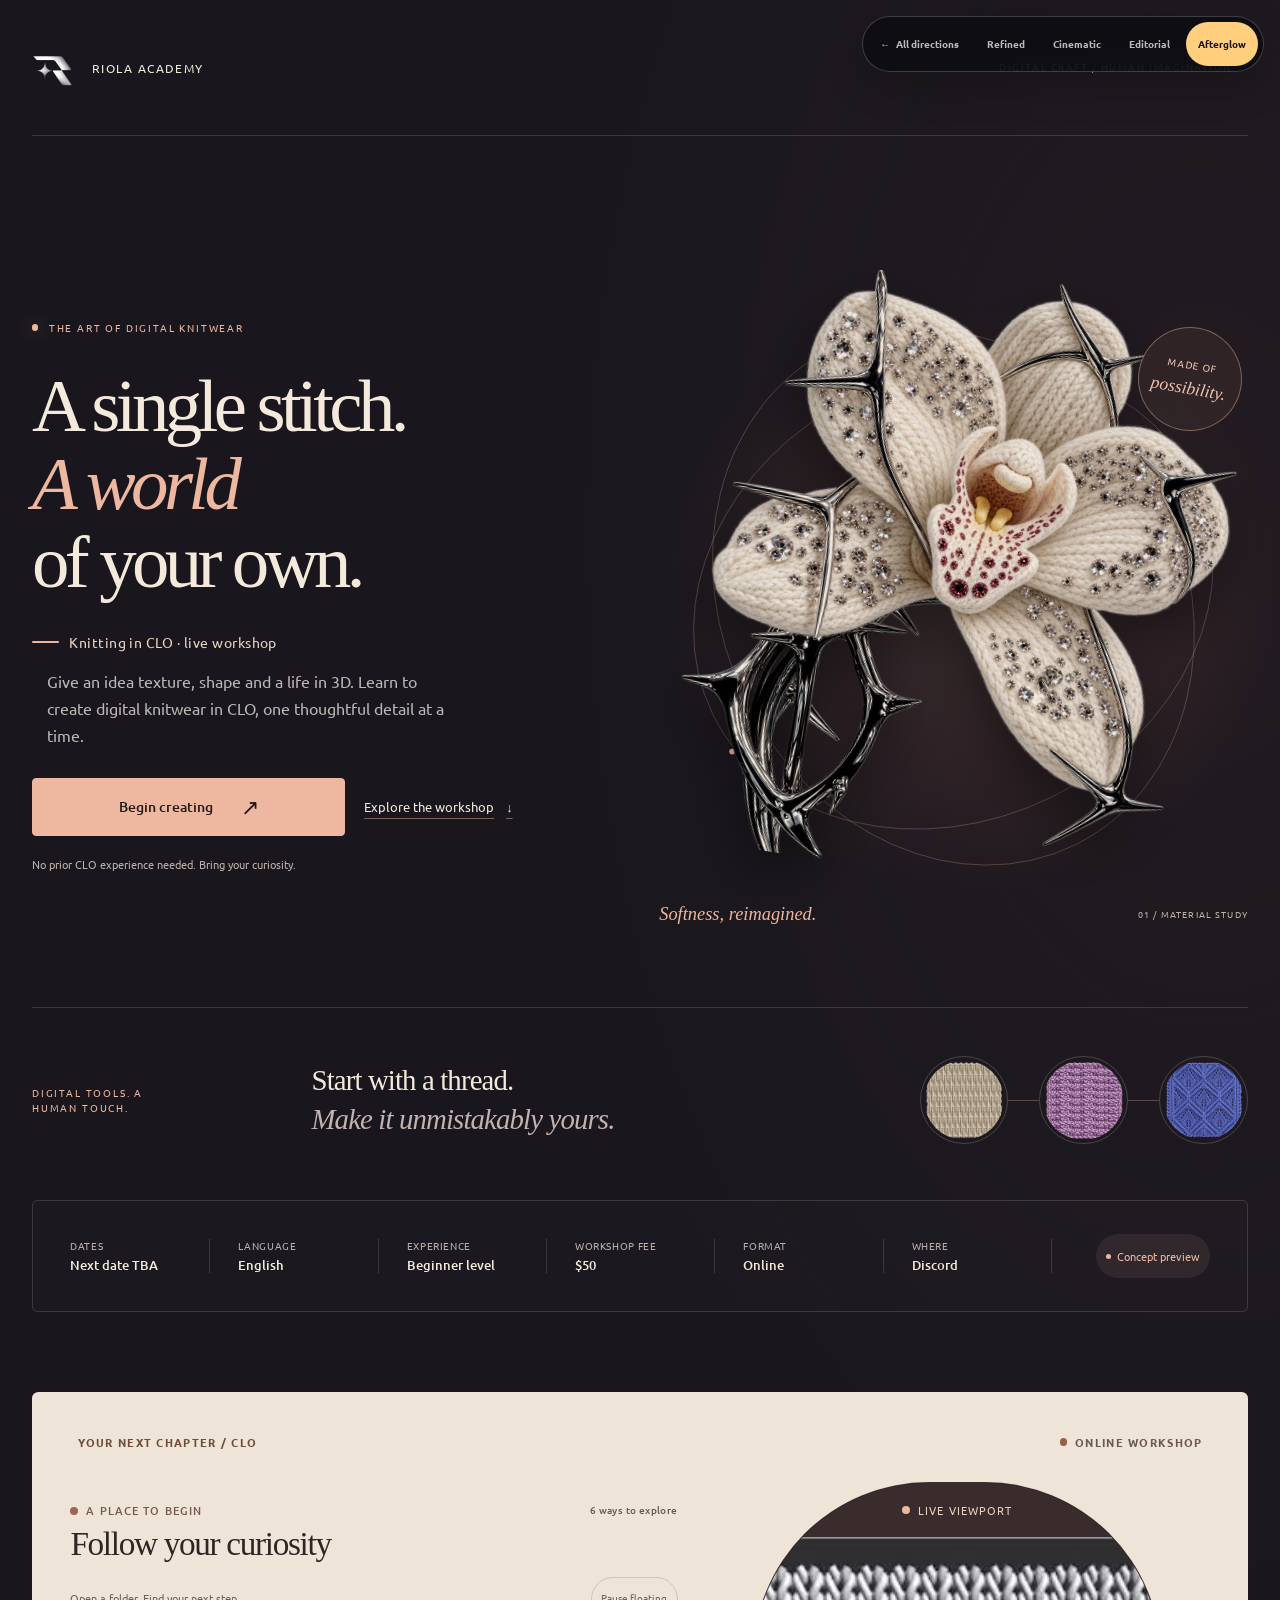
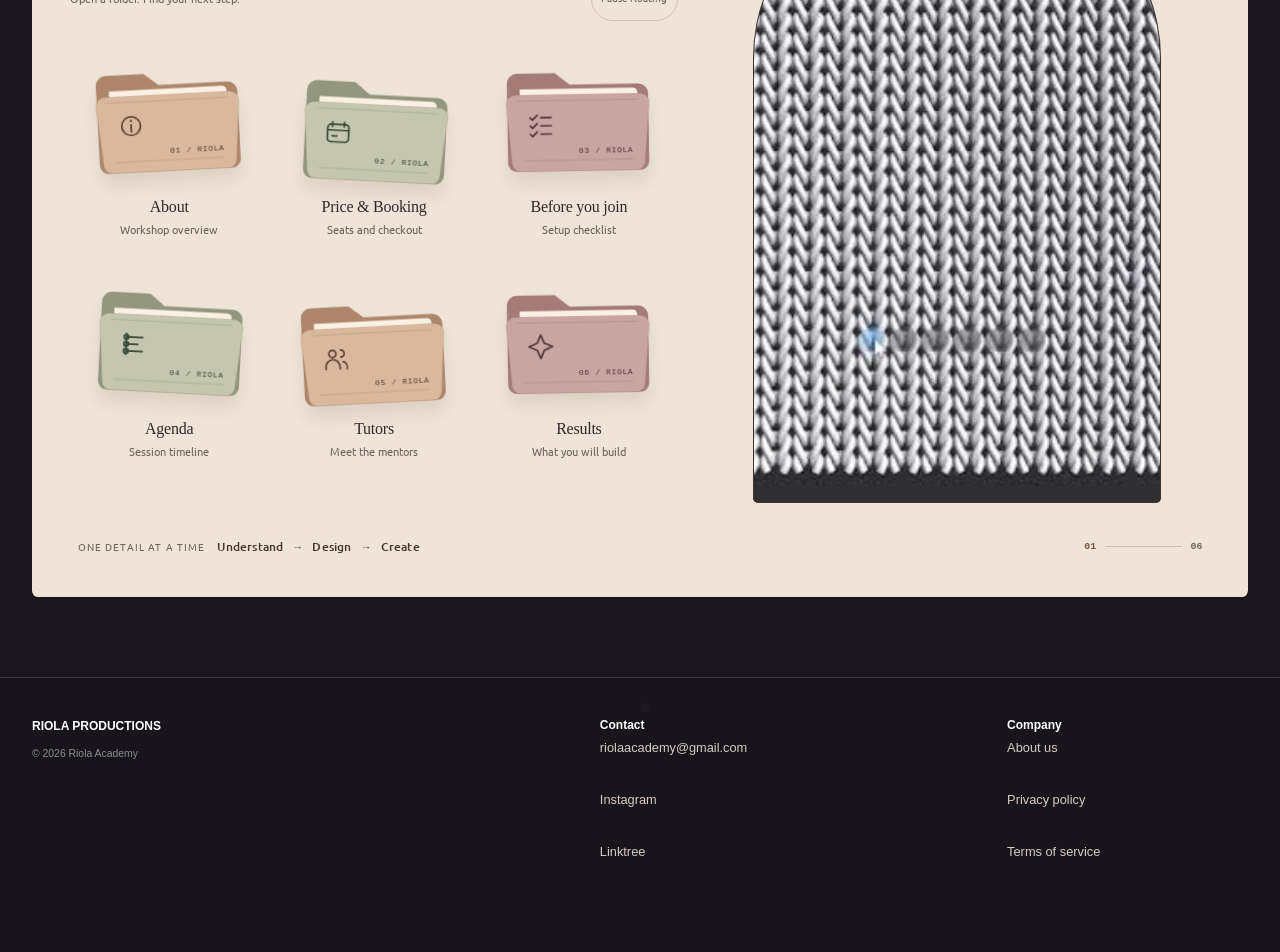
==== commit 05482c72: "Restore modern floating folders with accessible motion across four concepts" ====
--- a/afterglow/index.html
+++ b/afterglow/index.html
@@ -10,7 +10,9 @@
   <link rel="stylesheet" href="../assets/styles.css?v=20261012172255">
   <link rel="stylesheet" href="../assets/responsive-fixes.css?v=2">
   <link rel="stylesheet" href="../assets/theme-afterglow.css?v=1">
+  <link rel="stylesheet" href="../assets/floating-folders.css?v=1">
   <link rel="stylesheet" href="../assets/concept-switcher.css?v=2">
+  <script src="../assets/folder-motion.js?v=1" defer></script>
   <script src="../assets/app.js?v=202610131830" defer></script>
   <link rel="preload" href="../assets/fonts/Signika_Negative/SignikaNegative-VariableFont_wght.ttf" as="font" type="font/ttf" crossorigin>
   <link rel="preload" href="../assets/fonts/Waiting_for_the_Sunrise/WaitingfortheSunrise-Regular.ttf" as="font" type="font/ttf" crossorigin>
@@ -72,7 +74,7 @@
       <div class="availability"><span></span>Concept preview</div>
     </section>
 
-    <section class="desktop-gallery" id="workshop-map" aria-label="Workshop pages">
+    <section class="desktop-gallery floating-workshop" id="workshop-map" aria-label="Workshop pages">
       <header class="workshop-stagebar">
         <span>YOUR NEXT CHAPTER / CLO</span>
         <div><i aria-hidden="true"></i> Online workshop</div>
@@ -85,24 +87,88 @@
           </div>
           <small>6 ways to explore</small>
         </header>
+        <div class="folder-toolbar">
+          <p>Open a folder. Find your next step.</p>
+          <button class="folder-motion-toggle" type="button" aria-pressed="false" hidden>Pause floating</button>
+        </div>
         <div class="folder-grid">
           <button class="folder folder--about" type="button" data-page="about" aria-label="Open About the Workshop">
-            <span class="module-index">01</span><span class="module-copy"><strong>About</strong><small>Workshop overview</small></span><span class="module-arrow" aria-hidden="true">↗</span>
+            <span class="folder-object" aria-hidden="true">
+              <svg class="folder-shell" viewBox="0 0 160 120" fill="none" focusable="false">
+                <path class="folder-back" d="M8 22a10 10 0 0 1 10-10h39l15 12h70a10 10 0 0 1 10 10v69a9 9 0 0 1-9 9H17a9 9 0 0 1-9-9Z"/>
+                <path class="folder-sheet" d="M21 28h115a5 5 0 0 1 5 5v66H21Z"/>
+                <path class="folder-front" d="M7 43a9 9 0 0 1 9-9h128a9 9 0 0 1 9 9l-5 60a9 9 0 0 1-9 9H21a9 9 0 0 1-9-9Z"/>
+                <path class="folder-seam" d="M18 40h124M24 101h112"/>
+              </svg>
+              <svg class="folder-glyph" viewBox="0 0 24 24" fill="none" stroke="currentColor" stroke-width="1.4" stroke-linecap="round" stroke-linejoin="round" focusable="false"><circle cx="12" cy="12" r="8"/><path d="M12 11v6m0-10v1"/></svg>
+              <span class="folder-edition">01 / RIOLA</span>
+            </span>
+            <span class="module-copy"><strong>About</strong><small>Workshop overview</small></span><span class="module-arrow" aria-hidden="true">↗</span>
           </button>
           <button class="folder folder--price" type="button" data-page="price" aria-label="Open Price and Booking">
-            <span class="module-index">02</span><span class="module-copy"><strong>Price &amp; Booking</strong><small>Seats and checkout</small></span><span class="module-arrow" aria-hidden="true">↗</span>
+            <span class="folder-object" aria-hidden="true">
+              <svg class="folder-shell" viewBox="0 0 160 120" fill="none" focusable="false">
+                <path class="folder-back" d="M8 22a10 10 0 0 1 10-10h39l15 12h70a10 10 0 0 1 10 10v69a9 9 0 0 1-9 9H17a9 9 0 0 1-9-9Z"/>
+                <path class="folder-sheet" d="M21 28h115a5 5 0 0 1 5 5v66H21Z"/>
+                <path class="folder-front" d="M7 43a9 9 0 0 1 9-9h128a9 9 0 0 1 9 9l-5 60a9 9 0 0 1-9 9H21a9 9 0 0 1-9-9Z"/>
+                <path class="folder-seam" d="M18 40h124M24 101h112"/>
+              </svg>
+              <svg class="folder-glyph" viewBox="0 0 24 24" fill="none" stroke="currentColor" stroke-width="1.4" stroke-linecap="round" stroke-linejoin="round" focusable="false"><rect x="3" y="5" width="18" height="15" rx="3"/><path d="M7 3v4m10-4v4M3 10h18m-14 5h4"/></svg>
+              <span class="folder-edition">02 / RIOLA</span>
+            </span>
+            <span class="module-copy"><strong>Price &amp; Booking</strong><small>Seats and checkout</small></span><span class="module-arrow" aria-hidden="true">↗</span>
           </button>
           <button class="folder folder--before" type="button" data-page="before" aria-label="Open Before You Join">
-            <span class="module-index">03</span><span class="module-copy"><strong>Before you join</strong><small>Setup checklist</small></span><span class="module-arrow" aria-hidden="true">↗</span>
+            <span class="folder-object" aria-hidden="true">
+              <svg class="folder-shell" viewBox="0 0 160 120" fill="none" focusable="false">
+                <path class="folder-back" d="M8 22a10 10 0 0 1 10-10h39l15 12h70a10 10 0 0 1 10 10v69a9 9 0 0 1-9 9H17a9 9 0 0 1-9-9Z"/>
+                <path class="folder-sheet" d="M21 28h115a5 5 0 0 1 5 5v66H21Z"/>
+                <path class="folder-front" d="M7 43a9 9 0 0 1 9-9h128a9 9 0 0 1 9 9l-5 60a9 9 0 0 1-9 9H21a9 9 0 0 1-9-9Z"/>
+                <path class="folder-seam" d="M18 40h124M24 101h112"/>
+              </svg>
+              <svg class="folder-glyph" viewBox="0 0 24 24" fill="none" stroke="currentColor" stroke-width="1.4" stroke-linecap="round" stroke-linejoin="round" focusable="false"><path d="m3 6 2 2 4-4m3 2h9M3 13l2 2 4-4m3 2h9M3 20l2 2 4-4m3 2h9"/></svg>
+              <span class="folder-edition">03 / RIOLA</span>
+            </span>
+            <span class="module-copy"><strong>Before you join</strong><small>Setup checklist</small></span><span class="module-arrow" aria-hidden="true">↗</span>
           </button>
           <button class="folder folder--agenda" type="button" data-page="agenda" aria-label="Open Agenda">
-            <span class="module-index">04</span><span class="module-copy"><strong>Agenda</strong><small>Session timeline</small></span><span class="module-arrow" aria-hidden="true">↗</span>
+            <span class="folder-object" aria-hidden="true">
+              <svg class="folder-shell" viewBox="0 0 160 120" fill="none" focusable="false">
+                <path class="folder-back" d="M8 22a10 10 0 0 1 10-10h39l15 12h70a10 10 0 0 1 10 10v69a9 9 0 0 1-9 9H17a9 9 0 0 1-9-9Z"/>
+                <path class="folder-sheet" d="M21 28h115a5 5 0 0 1 5 5v66H21Z"/>
+                <path class="folder-front" d="M7 43a9 9 0 0 1 9-9h128a9 9 0 0 1 9 9l-5 60a9 9 0 0 1-9 9H21a9 9 0 0 1-9-9Z"/>
+                <path class="folder-seam" d="M18 40h124M24 101h112"/>
+              </svg>
+              <svg class="folder-glyph" viewBox="0 0 24 24" fill="none" stroke="currentColor" stroke-width="1.4" stroke-linecap="round" stroke-linejoin="round" focusable="false"><path d="M6 3v18m0-15h14M6 12h10M6 18h14"/><circle cx="6" cy="6" r="2"/><circle cx="6" cy="12" r="2"/><circle cx="6" cy="18" r="2"/></svg>
+              <span class="folder-edition">04 / RIOLA</span>
+            </span>
+            <span class="module-copy"><strong>Agenda</strong><small>Session timeline</small></span><span class="module-arrow" aria-hidden="true">↗</span>
           </button>
           <button class="folder folder--tutors" type="button" data-page="tutors" aria-label="Open Tutors">
-            <span class="module-index">05</span><span class="module-copy"><strong>Tutors</strong><small>Meet the mentors</small></span><span class="module-arrow" aria-hidden="true">↗</span>
+            <span class="folder-object" aria-hidden="true">
+              <svg class="folder-shell" viewBox="0 0 160 120" fill="none" focusable="false">
+                <path class="folder-back" d="M8 22a10 10 0 0 1 10-10h39l15 12h70a10 10 0 0 1 10 10v69a9 9 0 0 1-9 9H17a9 9 0 0 1-9-9Z"/>
+                <path class="folder-sheet" d="M21 28h115a5 5 0 0 1 5 5v66H21Z"/>
+                <path class="folder-front" d="M7 43a9 9 0 0 1 9-9h128a9 9 0 0 1 9 9l-5 60a9 9 0 0 1-9 9H21a9 9 0 0 1-9-9Z"/>
+                <path class="folder-seam" d="M18 40h124M24 101h112"/>
+              </svg>
+              <svg class="folder-glyph" viewBox="0 0 24 24" fill="none" stroke="currentColor" stroke-width="1.4" stroke-linecap="round" stroke-linejoin="round" focusable="false"><circle cx="9" cy="8" r="3"/><path d="M3 21v-2a6 6 0 0 1 12 0v2M16 5a3 3 0 0 1 0 6m2 4a5 5 0 0 1 3 6"/></svg>
+              <span class="folder-edition">05 / RIOLA</span>
+            </span>
+            <span class="module-copy"><strong>Tutors</strong><small>Meet the mentors</small></span><span class="module-arrow" aria-hidden="true">↗</span>
           </button>
           <button class="folder folder--results" type="button" data-page="results" aria-label="Open Results">
-            <span class="module-index">06</span><span class="module-copy"><strong>Results</strong><small>What you will build</small></span><span class="module-arrow" aria-hidden="true">↗</span>
+            <span class="folder-object" aria-hidden="true">
+              <svg class="folder-shell" viewBox="0 0 160 120" fill="none" focusable="false">
+                <path class="folder-back" d="M8 22a10 10 0 0 1 10-10h39l15 12h70a10 10 0 0 1 10 10v69a9 9 0 0 1-9 9H17a9 9 0 0 1-9-9Z"/>
+                <path class="folder-sheet" d="M21 28h115a5 5 0 0 1 5 5v66H21Z"/>
+                <path class="folder-front" d="M7 43a9 9 0 0 1 9-9h128a9 9 0 0 1 9 9l-5 60a9 9 0 0 1-9 9H21a9 9 0 0 1-9-9Z"/>
+                <path class="folder-seam" d="M18 40h124M24 101h112"/>
+              </svg>
+              <svg class="folder-glyph" viewBox="0 0 24 24" fill="none" stroke="currentColor" stroke-width="1.4" stroke-linecap="round" stroke-linejoin="round" focusable="false"><path d="m12 2 3 7 7 3-7 3-3 7-3-7-7-3 7-3Z"/></svg>
+              <span class="folder-edition">06 / RIOLA</span>
+            </span>
+            <span class="module-copy"><strong>Results</strong><small>What you will build</small></span><span class="module-arrow" aria-hidden="true">↗</span>
           </button>
         </div>
       </div>
--- a/assets/floating-folders.css
+++ b/assets/floating-folders.css
@@ -0,0 +1,266 @@
+/* The folder metaphor, refined. Stable controls; only their artwork floats. */
+.floating-workshop {
+  --folder-ink: #fff6f0;
+  --folder-front: #9e4c66;
+  --folder-back: #733448;
+  --folder-sheet: #f3dfda;
+  --folder-shadow: #662d4330;
+  --folder-label: #33292d;
+  --folder-muted: #74636b;
+  --folder-hover: #80344c07;
+  scroll-margin-top: 4.5rem;
+}
+.floating-workshop .module-heading { margin-bottom: 0; }
+.floating-workshop .folder-toolbar {
+  display: flex;
+  align-items: center;
+  justify-content: space-between;
+  flex-wrap: wrap;
+  gap: .3rem .8rem;
+  padding-block: .9rem .4rem;
+  color: var(--folder-muted);
+}
+.floating-workshop .folder-toolbar p { margin: 0; font: 400 .7rem/1.5 Ubuntu,sans-serif; }
+.floating-workshop .folder-motion-toggle {
+  display: inline-flex;
+  align-items: center;
+  justify-content: center;
+  min-height: 2.75rem;
+  padding: .45rem .6rem;
+  border: 1px solid color-mix(in srgb, currentColor 25%, transparent);
+  border-radius: 2rem;
+  background: transparent;
+  color: inherit;
+  font: 400 .65rem/1.2 Ubuntu,sans-serif;
+  cursor: pointer;
+}
+.floating-workshop .folder-motion-toggle[hidden] { display: none; }
+.floating-workshop .folder-motion-toggle:hover { color: var(--folder-label); }
+.floating-workshop .folder-motion-toggle:focus-visible { outline: 2px solid var(--stage-accent); outline-offset: 3px; }
+.floating-workshop .module-nav .folder-grid {
+  display: grid;
+  grid-template-columns: repeat(3,minmax(0,1fr));
+  grid-auto-rows: 1fr;
+  align-items: stretch;
+  gap: .9rem .45rem;
+  padding: 1rem 0 .5rem;
+  isolation: isolate;
+}
+.floating-workshop .module-nav .folder-grid::before { display: none; }
+.floating-workshop .module-nav .folder {
+  --folder-angle: -3deg;
+  --folder-lift: 0rem;
+  --folder-delay: -1s;
+  position: relative;
+  inset: auto;
+  display: flex;
+  flex-direction: column;
+  align-items: center;
+  justify-content: flex-start;
+  gap: .65rem;
+  min-height: 12.5rem;
+  padding: .75rem .25rem;
+  border: 1px solid transparent;
+  border-radius: .7rem;
+  background: transparent;
+  box-shadow: none;
+  text-align: center;
+  color: var(--folder-label);
+  transform: none;
+  translate: none;
+  transition: border-color .2s ease, background .2s ease;
+}
+.floating-workshop .module-nav .folder:nth-child(2n) {
+  --folder-angle: 3deg;
+  --folder-delay: -4s;
+  --folder-front: #508986;
+  --folder-back: #34625f;
+  --folder-shadow: #34625f30;
+}
+.floating-workshop .module-nav .folder:nth-child(3n) {
+  --folder-angle: -1deg;
+  --folder-delay: -7s;
+  --folder-front: #6886aa;
+  --folder-back: #48637f;
+  --folder-shadow: #48637f30;
+}
+.floating-workshop .module-nav .folder:nth-child(3n + 2) { --folder-lift: .65rem; }
+.floating-workshop .module-nav .folder:hover,
+.floating-workshop .module-nav .folder:focus-visible {
+  transform: none;
+  translate: none;
+  background: var(--folder-hover);
+  border-color: color-mix(in srgb, var(--stage-accent) 20%, transparent);
+  box-shadow: none;
+}
+.floating-workshop .module-nav .folder:focus-visible { outline: 2px solid var(--stage-accent); outline-offset: 2px; }
+/* Reset the original desktop icon labels, including nested span bubbles. */
+.floating-workshop .module-nav .folder span {
+  max-width: none;
+  padding: 0;
+  border: 0;
+  border-radius: 0;
+  background: transparent;
+  backdrop-filter: none;
+}
+.floating-workshop .module-nav .folder span::before,
+.floating-workshop .module-nav .folder span::after { content: none; display: none; }
+.floating-workshop .module-nav .folder > .folder-object {
+  position: relative;
+  display: block;
+  flex: 0 0 auto;
+  width: min(100%, 9.8rem);
+  aspect-ratio: 4/3;
+  margin: .3rem auto .45rem;
+  color: var(--folder-ink);
+  pointer-events: none;
+  transform: translateY(var(--folder-lift)) rotate(var(--folder-angle));
+  filter: drop-shadow(0 .8rem .55rem var(--folder-shadow));
+  transform-origin: 50% 70%;
+}
+.folder-object .folder-shell { display: block; width: 100%; height: 100%; overflow: visible; }
+.folder-object .folder-back { fill: var(--folder-back); }
+.folder-object .folder-sheet { fill: var(--folder-sheet); }
+.folder-object .folder-front { fill: var(--folder-front); stroke: #ffffff38; stroke-width: .8; }
+.folder-object .folder-seam { stroke: var(--folder-ink); stroke-opacity: .25; stroke-width: .65; }
+.folder-object .folder-glyph { position: absolute; left: 17%; top: 42%; width: 18%; height: 24%; }
+.floating-workshop .module-nav .folder .folder-edition {
+  position: absolute;
+  display: block;
+  right: 15%;
+  bottom: 20%;
+  font: 400 .5rem/1 ui-monospace,SFMono-Regular,Consolas,monospace;
+  letter-spacing: .08em;
+  color: inherit;
+}
+.floating-workshop .module-nav .folder .module-copy { width: 100%; gap: .3rem; text-align: center; }
+.floating-workshop .module-nav .folder .module-copy strong {
+  color: var(--folder-label);
+  font: 500 clamp(.82rem,1vw,.98rem)/1.35 Ubuntu,sans-serif;
+  letter-spacing: -.015em;
+}
+.floating-workshop .module-nav .folder .module-copy small {
+  color: var(--folder-muted);
+  font: 400 .66rem/1.45 Ubuntu,sans-serif;
+  letter-spacing: 0;
+}
+.floating-workshop .module-nav .folder > .module-arrow { display: none; }
+
+/* Cinematic: luminous archive objects, suspended on a constellation. */
+.theme-cinematic .floating-workshop {
+  --folder-label: #f4eee3;
+  --folder-muted: #b9acb1;
+  --folder-hover: #f4c56c08;
+  --folder-ink: #edc891;
+  --folder-sheet: #c79e63;
+}
+.theme-cinematic .floating-workshop .module-nav .folder {
+  --folder-front: #32262d;
+  --folder-back: #1b161e;
+  --folder-shadow: #f4c56c12;
+  --folder-lift: .2rem;
+}
+.theme-cinematic .floating-workshop .module-nav .folder:nth-child(2),
+.theme-cinematic .floating-workshop .module-nav .folder:nth-child(5) { --folder-lift: 1.1rem; }
+.theme-cinematic .folder-object .folder-front { stroke: #cc9d6399; stroke-width: 1; }
+.theme-cinematic .floating-workshop .module-nav .folder-grid::before {
+  content: "";
+  display: block;
+  position: absolute;
+  z-index: -1;
+  inset: 3rem 9% 5.5rem;
+  width: auto;
+  height: auto;
+  border: 1px dashed #d9ac7030;
+  border-radius: 50%;
+  background: transparent;
+  transform: rotate(-12deg);
+  pointer-events: none;
+}
+
+/* Editorial: oversized flat-cut folders, a compact two-column catalogue. */
+.theme-editorial .floating-workshop {
+  --folder-label: #17183e;
+  --folder-muted: #535572;
+  --folder-hover: #2246ff05;
+  --folder-ink: #f7f5ef;
+  --folder-sheet: #f8f6ed;
+}
+.theme-editorial .floating-workshop .module-nav .folder-grid { grid-template-columns: repeat(2,minmax(0,1fr)); gap: .5rem 1.3rem; }
+.theme-editorial .floating-workshop .module-nav .folder {
+  --folder-front: #284fff;
+  --folder-back: #1634b8;
+  --folder-shadow: transparent;
+  --folder-angle: -2deg;
+  --folder-lift: 0rem;
+  min-height: 11.5rem;
+  border-bottom: 1px solid #242b5e30;
+  border-radius: 0;
+}
+.theme-editorial .floating-workshop .module-nav .folder:nth-child(3n + 2) { --folder-front: #d5f05e; --folder-back: #9bb333; --folder-ink: #233414; }
+.theme-editorial .floating-workshop .module-nav .folder:nth-child(3n) { --folder-front: #ef846c; --folder-back: #b95543; --folder-ink: #332528; }
+.theme-editorial .folder-object .folder-front { stroke: #18204c; stroke-width: 1.2; }
+.theme-editorial .floating-workshop .module-nav .folder .module-copy { text-align: left; }
+.theme-editorial .floating-workshop .module-nav .folder .module-copy strong { font-weight: 600; }
+.theme-editorial .floating-workshop .module-nav .folder > .folder-object { width: min(85%,10rem); margin-inline: 0 auto; }
+.theme-editorial .floating-workshop .folder-motion-toggle { border-radius: 0; }
+
+/* Afterglow: paper, copper, sage; the same folders in a softer material. */
+.theme-afterglow .floating-workshop {
+  --folder-label: #332728;
+  --folder-muted: #725f59;
+  --folder-hover: #704c3b07;
+  --folder-ink: #563a30;
+  --folder-sheet: #faf1e4;
+}
+.theme-afterglow .floating-workshop .module-nav .folder {
+  --folder-front: #d9b89d;
+  --folder-back: #ae866b;
+  --folder-shadow: #78534222;
+}
+.theme-afterglow .floating-workshop .module-nav .folder:nth-child(2n) { --folder-front: #c4c6af; --folder-back: #92967e; --folder-ink: #384838; }
+.theme-afterglow .floating-workshop .module-nav .folder:nth-child(3n) { --folder-front: #c9a5a1; --folder-back: #a47b77; --folder-ink: #4d3136; }
+.theme-afterglow .floating-workshop .module-nav .folder .module-copy strong { font-family: Georgia,serif; font-size: 1rem; font-weight: 400; }
+.theme-afterglow .folder-object .folder-front { stroke: #715d4435; }
+.theme-afterglow .floating-workshop .module-heading { flex-wrap: wrap; }
+
+@keyframes atelier-float {
+  0%,100% { transform: translateY(var(--folder-lift)) rotate(var(--folder-angle)); }
+  50% { transform: translateY(calc(var(--folder-lift) - .45rem)) rotate(calc(var(--folder-angle) + 1.2deg)); }
+}
+@media (min-width: 761px) and (prefers-reduced-motion: no-preference) {
+  .floating-workshop[data-motion] .module-nav .folder > .folder-object {
+    animation: atelier-float 9s ease-in-out var(--folder-delay) infinite;
+  }
+  .floating-workshop[data-motion="paused"] .module-nav .folder > .folder-object,
+  .floating-workshop .module-nav .folder:hover > .folder-object,
+  .floating-workshop .module-nav .folder:focus-visible > .folder-object { animation-play-state: paused; }
+}
+@media (max-width: 1100px) {
+  .floating-workshop.desktop-gallery {
+    grid-template-columns: minmax(0,1fr);
+    grid-template-areas: "stagebar" "modules" "preview" "stagefooter";
+  }
+  .floating-workshop .knit-preview { min-height: 20rem; max-height: 30rem; }
+  .theme-editorial .floating-workshop .module-nav .folder-grid { grid-template-columns: repeat(3,minmax(0,1fr)); }
+}
+@media (max-width: 760px) {
+  .floating-workshop .module-nav .folder > .folder-object { transform: none; animation: none; }
+  .floating-workshop .folder-toolbar { padding-bottom: .6rem; }
+  .floating-workshop .module-nav .folder-grid { gap: .45rem; padding-top: .25rem; }
+  .floating-workshop .module-nav .folder { min-height: 11rem; padding: .65rem .25rem; }
+  .floating-workshop .module-nav .folder > .folder-object { width: min(100%,8.5rem); }
+  .floating-workshop .module-nav .folder .folder-edition { font-size: .45rem; }
+  .theme-cinematic .floating-workshop .module-nav .folder-grid::before { display: none; }
+}
+@media (max-width: 560px) {
+  .floating-workshop .module-nav .folder-grid,
+  .theme-editorial .floating-workshop .module-nav .folder-grid { grid-template-columns: repeat(2,minmax(0,1fr)); }
+  .floating-workshop .module-nav .folder { min-height: 10rem; }
+  .floating-workshop .module-nav .folder .module-copy small { font-size: .64rem; }
+  .floating-workshop .module-nav { padding-inline: .7rem; }
+  .theme-afterglow .floating-workshop .module-nav { padding-inline: 0; }
+}
+@media (prefers-reduced-motion: reduce) {
+  .floating-workshop .module-nav .folder > .folder-object { animation: none !important; transform: none; }
+}
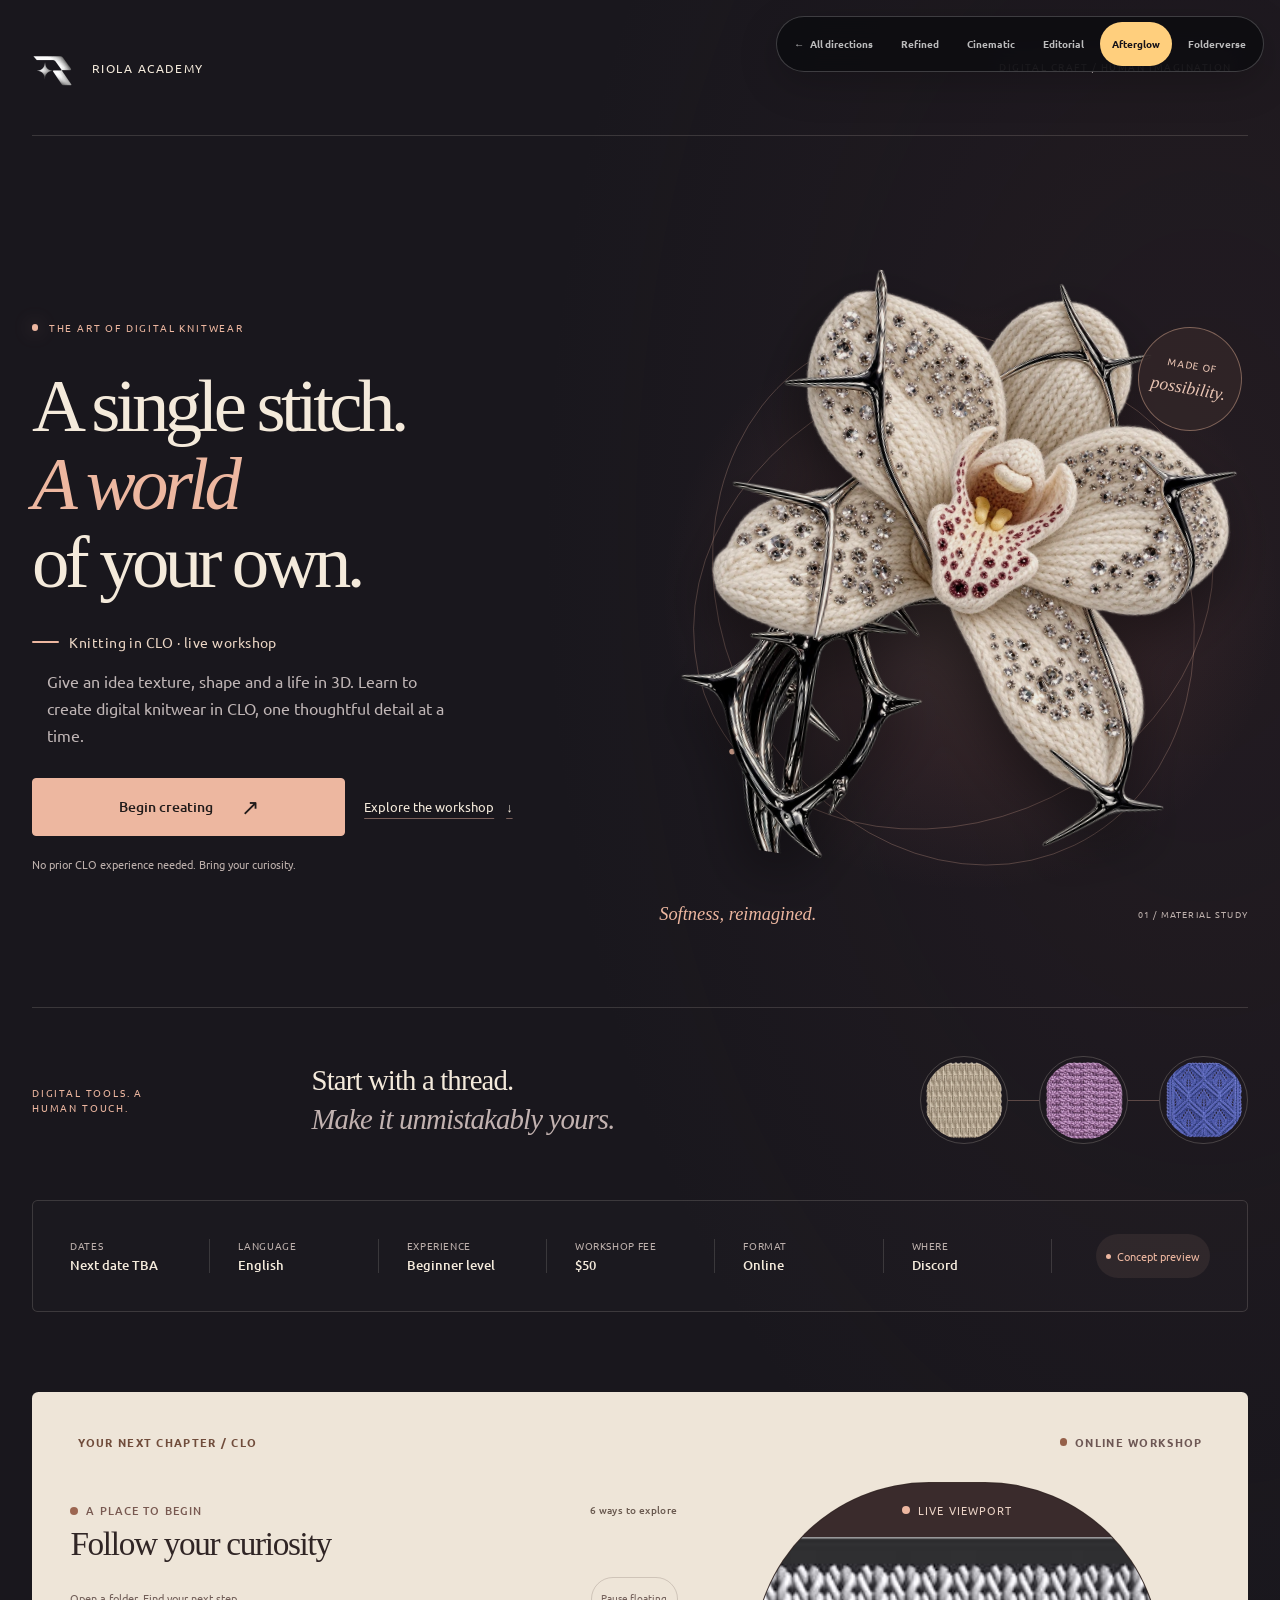
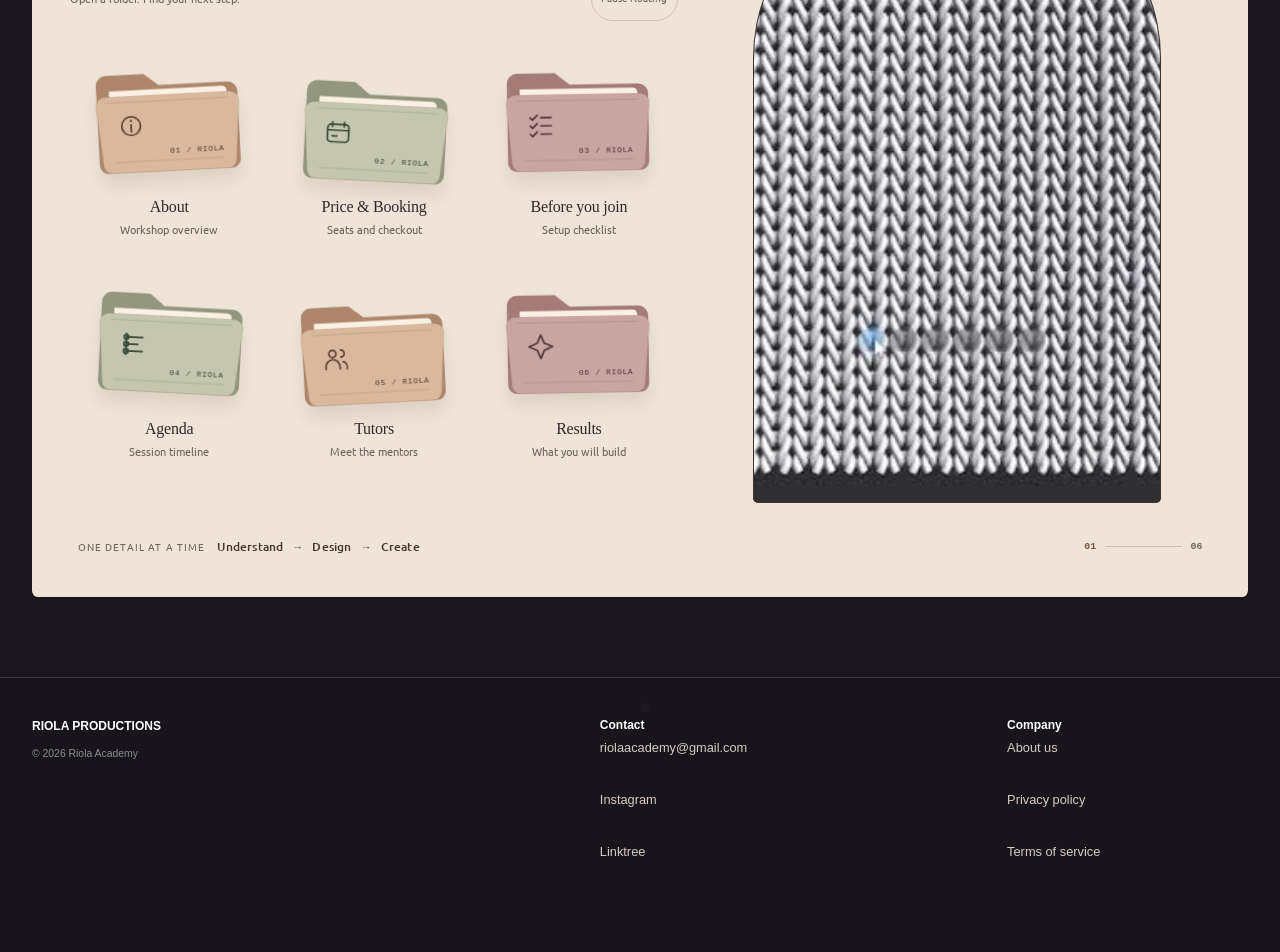
==== commit 77284cc8: "Add Folderverse zero-gravity bonus concept with controllable whole-page folders" ====
--- a/afterglow/index.html
+++ b/afterglow/index.html
@@ -11,7 +11,7 @@
   <link rel="stylesheet" href="../assets/responsive-fixes.css?v=2">
   <link rel="stylesheet" href="../assets/theme-afterglow.css?v=1">
   <link rel="stylesheet" href="../assets/floating-folders.css?v=1">
-  <link rel="stylesheet" href="../assets/concept-switcher.css?v=2">
+  <link rel="stylesheet" href="../assets/concept-switcher.css?v=3">
   <script src="../assets/folder-motion.js?v=1" defer></script>
   <script src="../assets/app.js?v=202610131830" defer></script>
   <link rel="preload" href="../assets/fonts/Signika_Negative/SignikaNegative-VariableFont_wght.ttf" as="font" type="font/ttf" crossorigin>
@@ -26,6 +26,7 @@
     <a href="../cinematic/">Cinematic</a>
     <a href="../editorial/">Editorial</a>
     <a aria-current="page" href="../afterglow/">Afterglow</a>
+    <a href="../folderverse/">Folderverse</a>
   </nav>
   <main class="landing" id="landing">
     <a class="afterglow-skip" href="#workshop-map">Skip to workshop details</a>
--- a/assets/concept-switcher.css
+++ b/assets/concept-switcher.css
@@ -70,8 +70,8 @@
 }
 
 @media (max-width: 560px) {
-  .concept-switcher { gap: 0; }
-  .concept-switcher a { padding-inline: .45rem; font-size: .6rem; }
-  .concept-switcher .concept-home { flex: 0 0 2.2rem; font-size: 0; padding: 0; }
-  .concept-switcher .concept-home::before { margin: 0; font-size: 1rem; }
+  .concept-switcher { display: grid; grid-template-columns: repeat(3,minmax(0,1fr)); gap: 0; overflow: visible; border-radius: 1rem; }
+  .concept-switcher a, .concept-switcher .concept-home { min-width: 0; min-height: 2.75rem; padding-inline: .25rem; font-size: .6rem; }
+  .concept-switcher .concept-home::before { margin-right: .25rem; font-size: .8rem; }
+  .site-footer { padding-bottom: 9rem; }
 }
